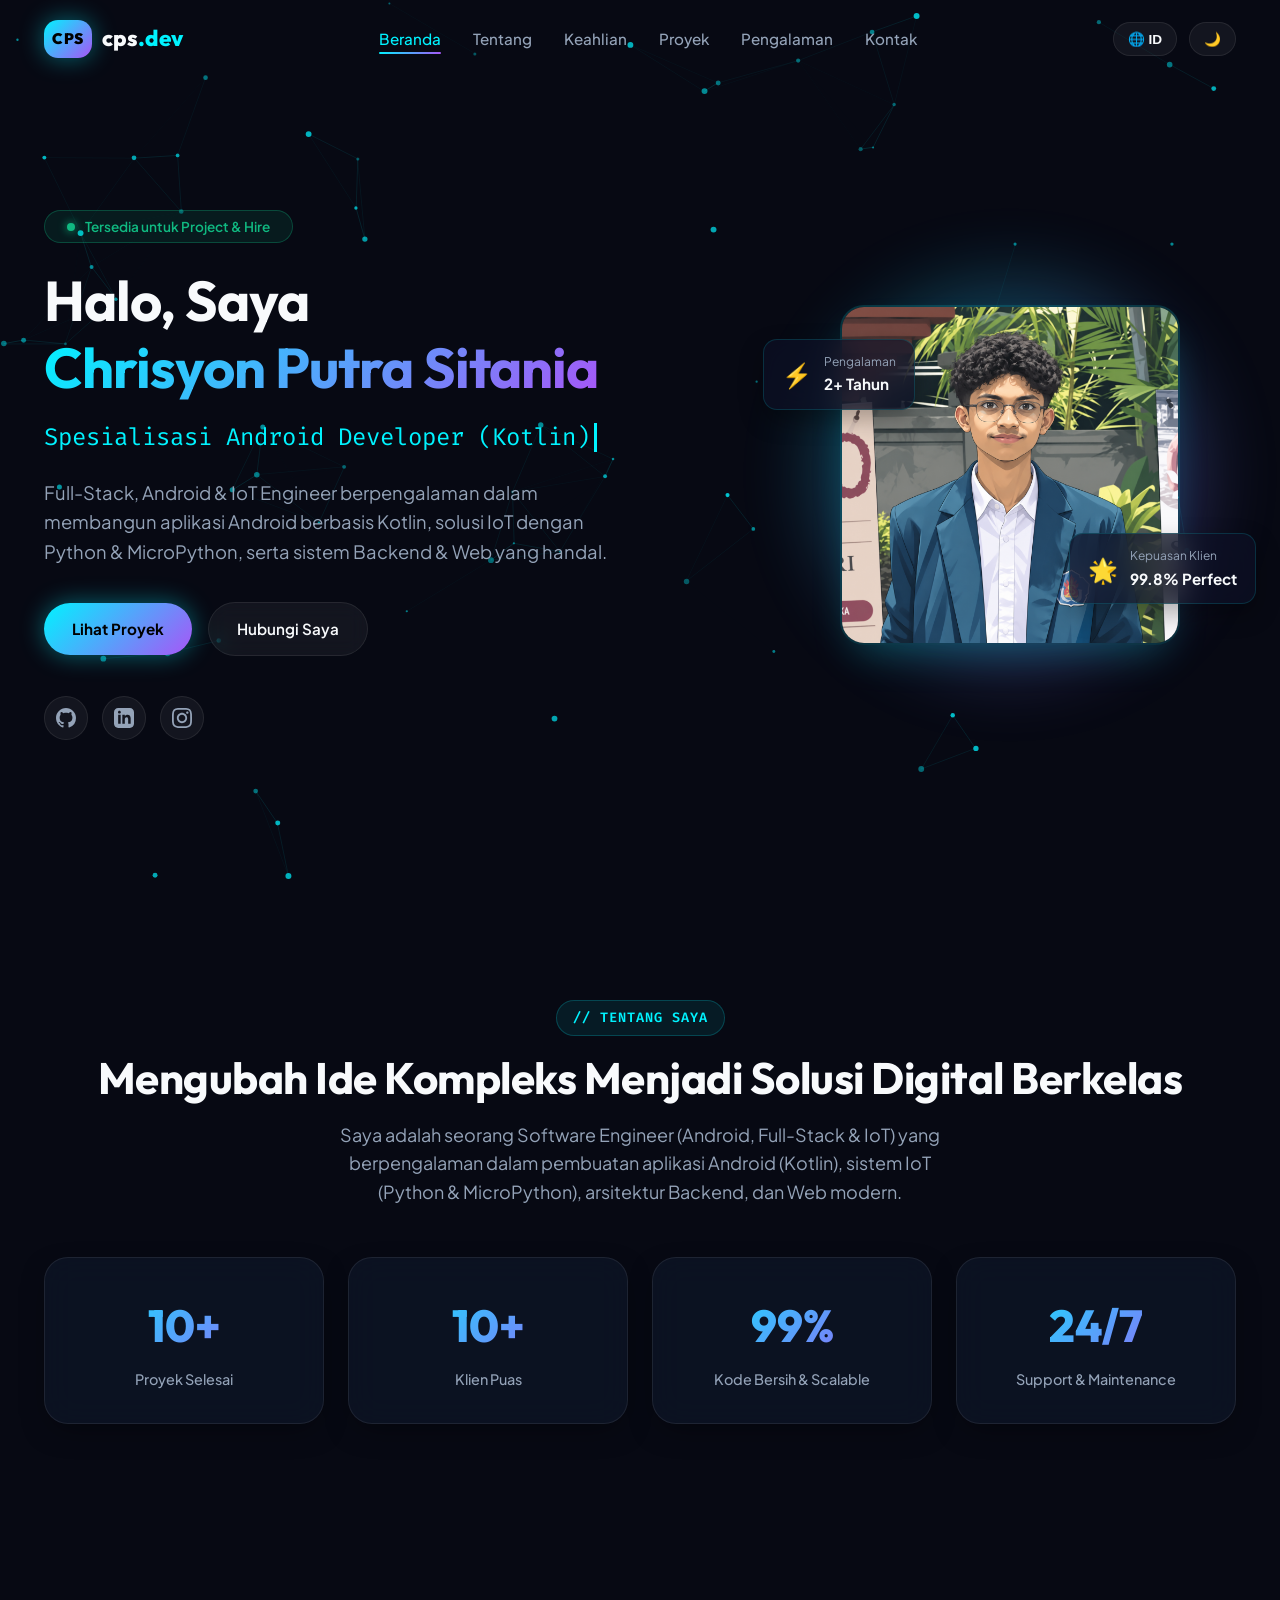
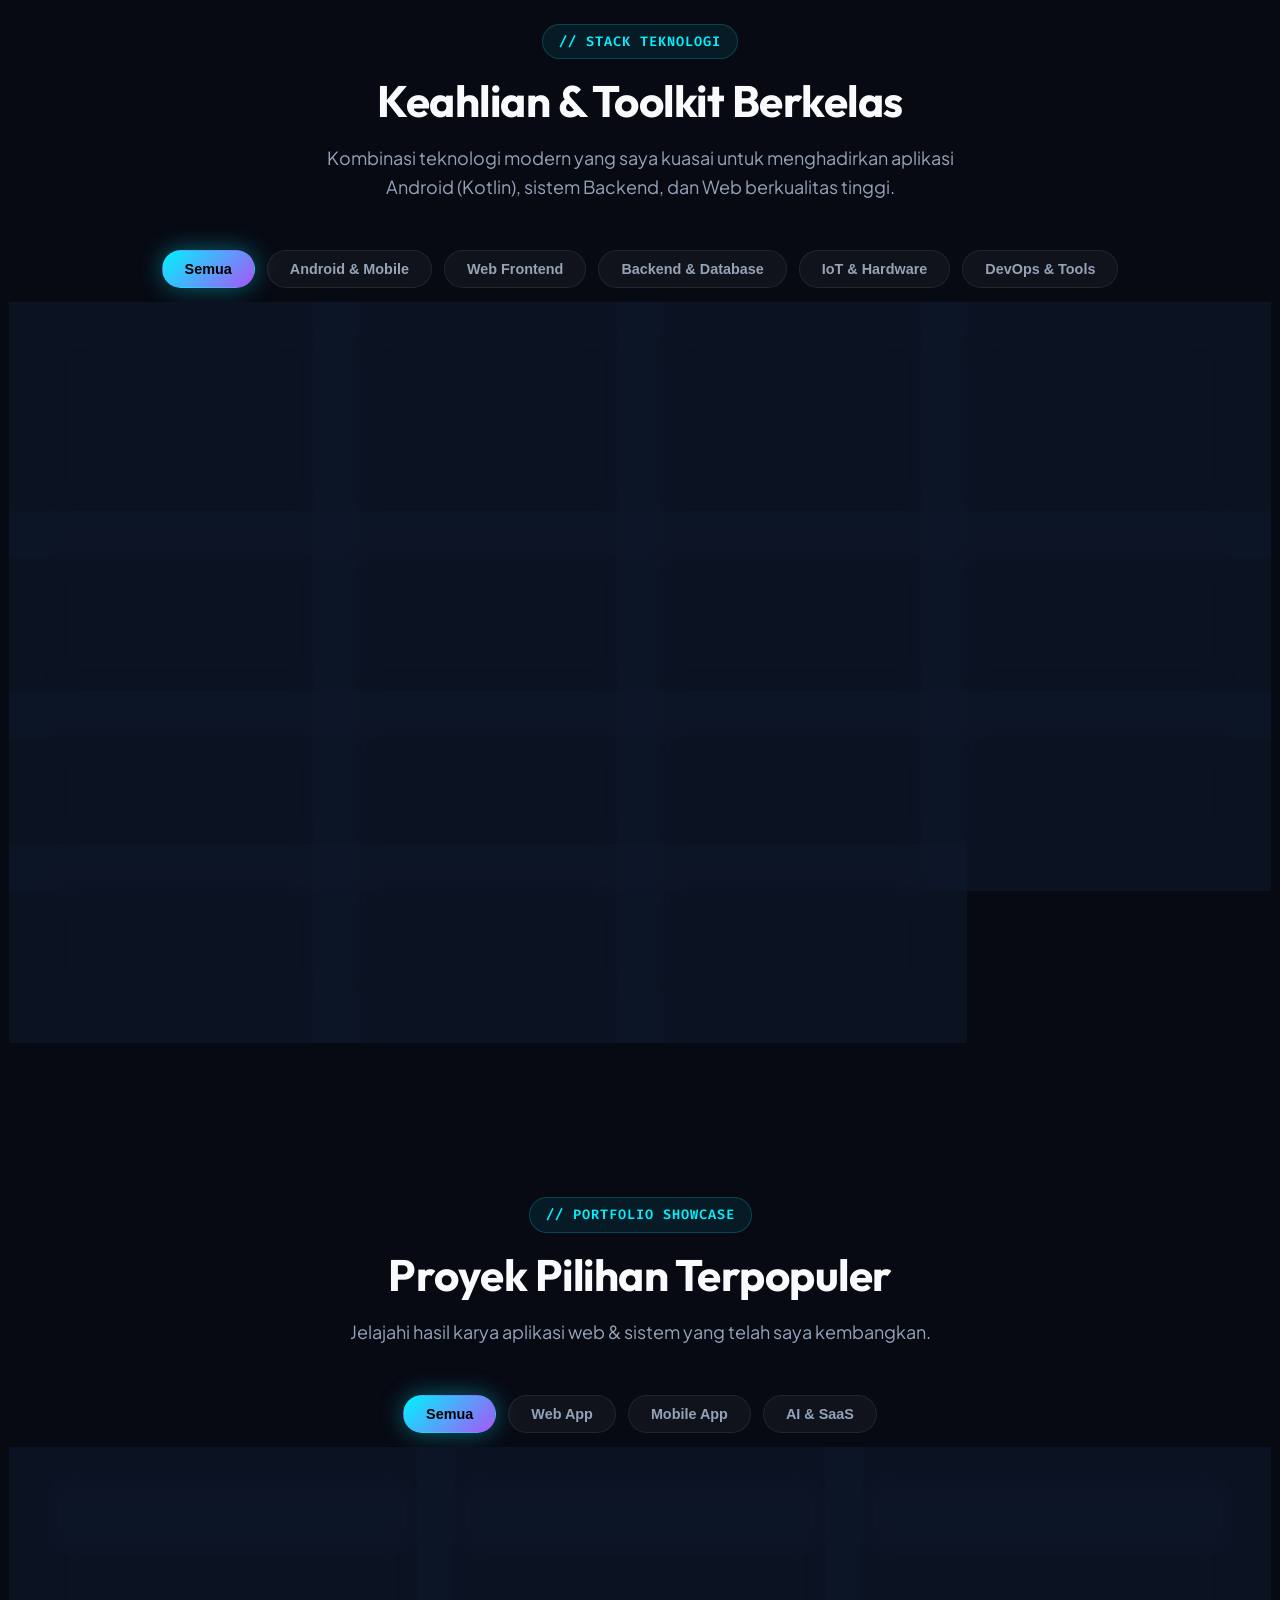
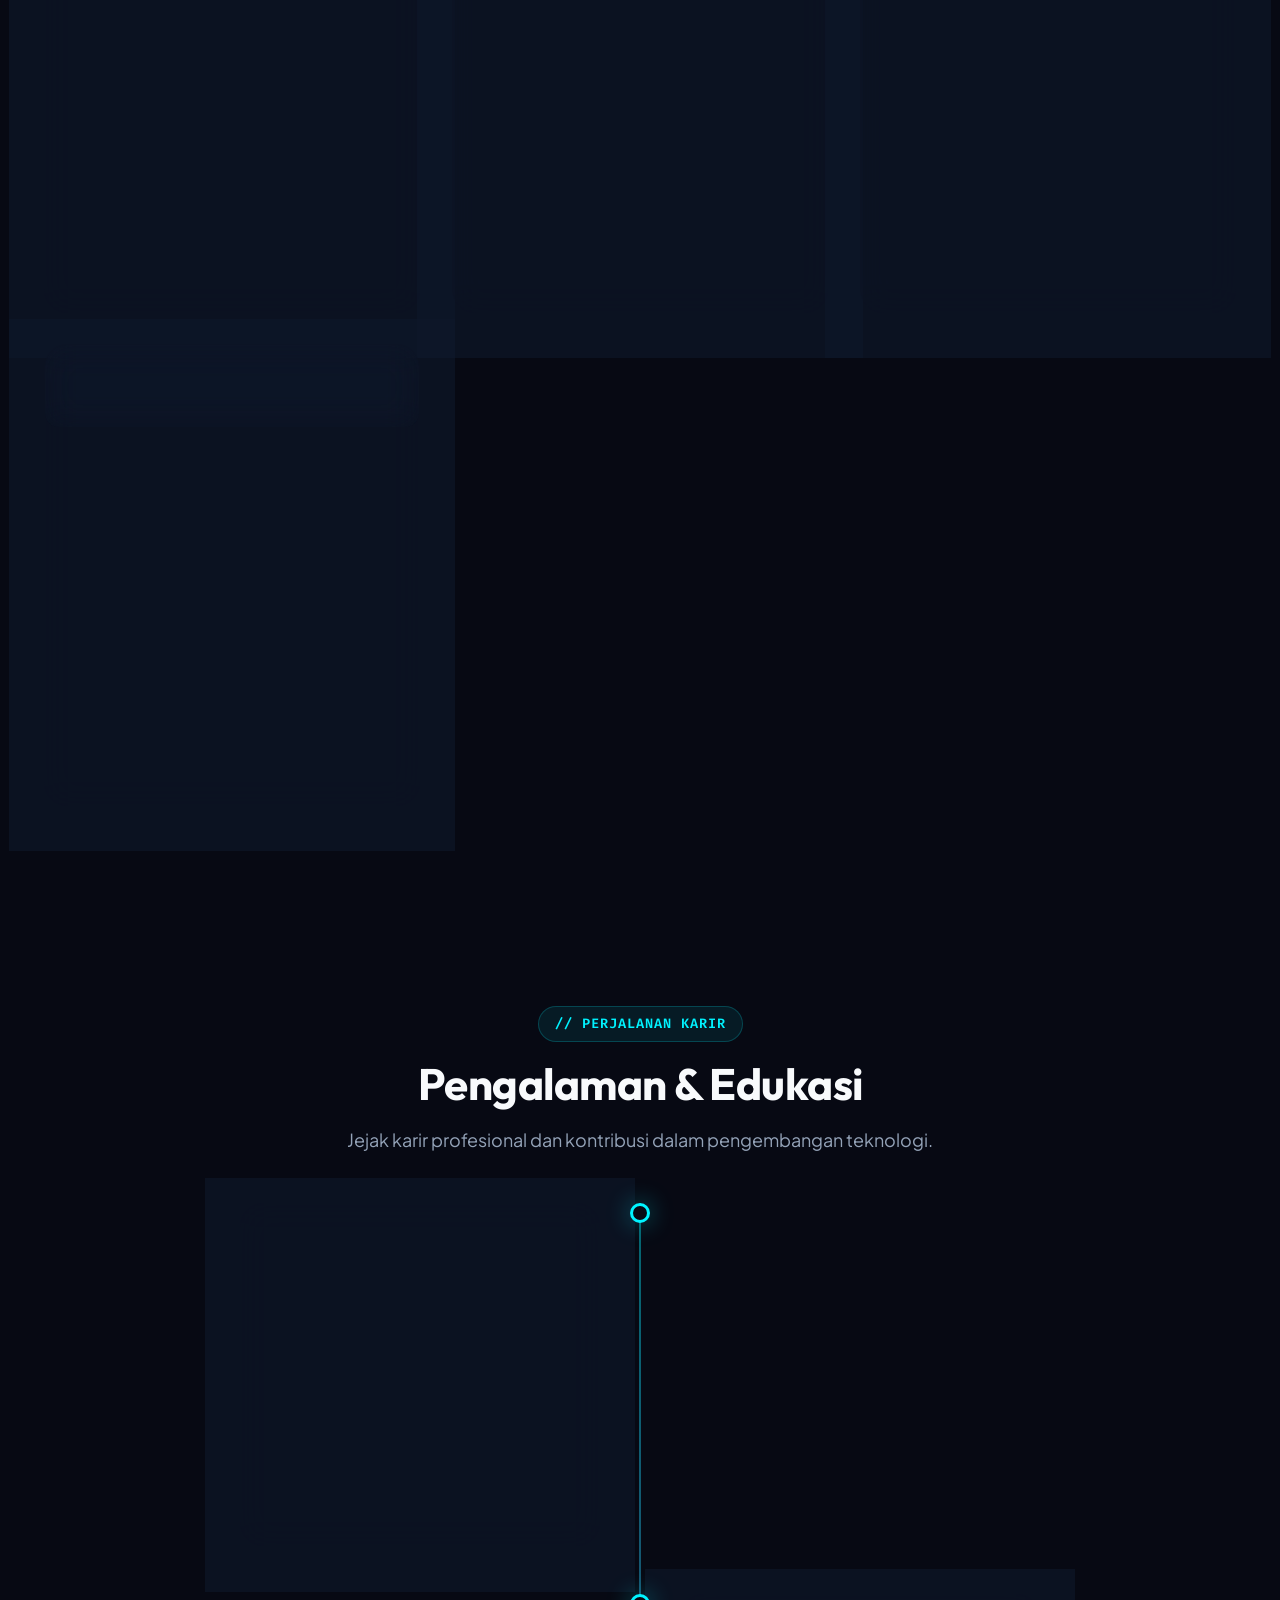
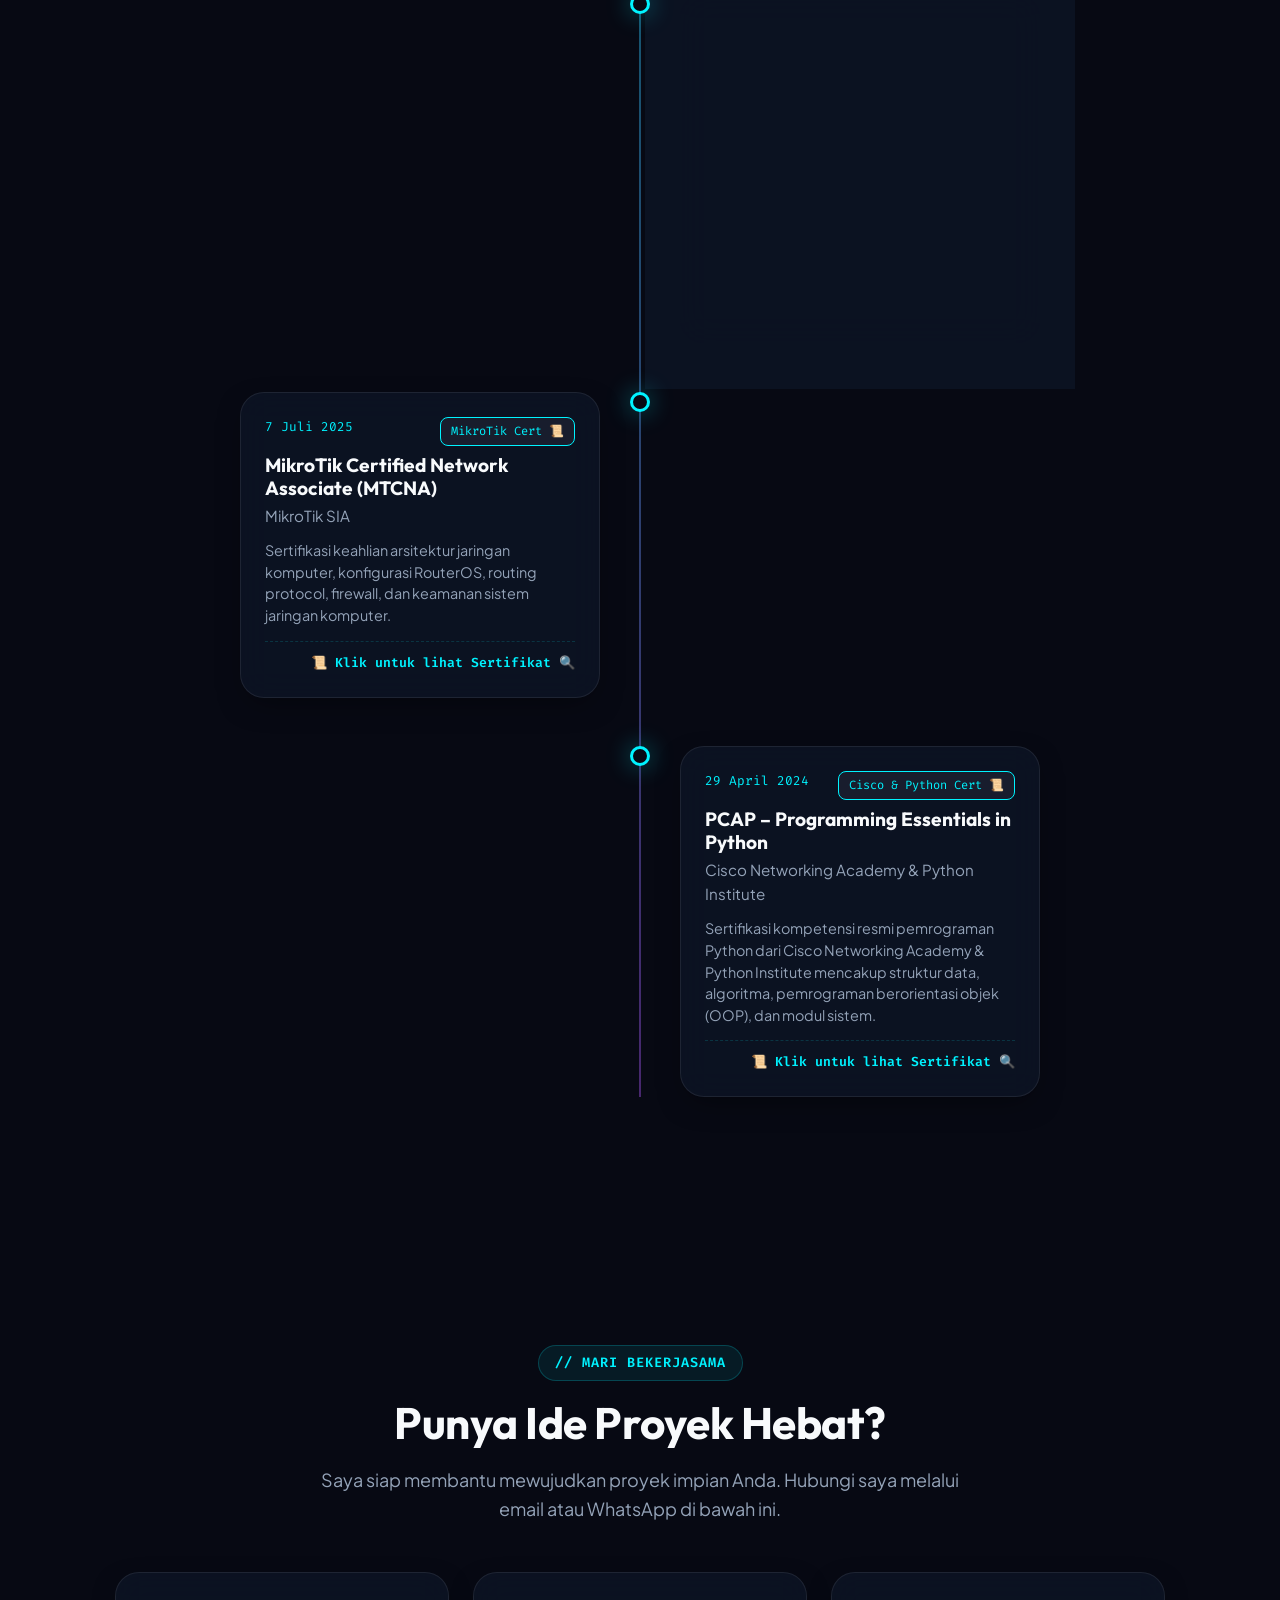
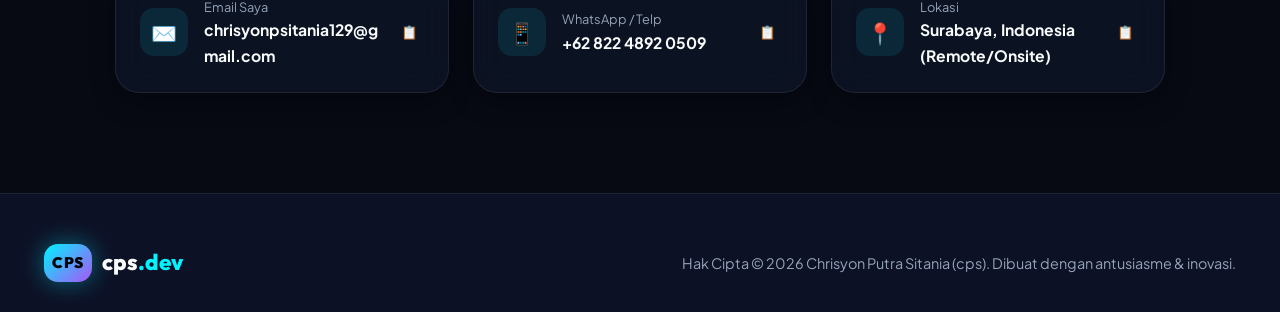
==== index.html @ 77ecab04 "Initial commit portfolio chrisyonpsdev" ====
<!DOCTYPE html>
<html lang="id" data-theme="dark">
<head>
  <meta charset="UTF-8" />
  <meta name="viewport" content="width=device-width, initial-scale=1.0" />
  <meta name="description" content="Portofolio Software Engineer & Full-Stack Developer Modern. Menampilkan berbagai proyek web aplikasi, keahlian tech stack, dan antarmuka futuristik." />
  <meta name="keywords" content="Portfolio, Web Developer, Full-Stack, React, Next.js, Node.js, UI/UX Designer, Software Engineer Indonesia" />
  <meta property="og:title" content="Chrisyon Putra Sitania (cps) - Android & Full-Stack Engineer" />
  <meta property="og:description" content="Portofolio Resmi Chrisyon Putra Sitania - Android Developer (Kotlin), Full-Stack Web & Backend Engineer." />
  <meta property="og:type" content="website" />
  <title>Chrisyon Putra Sitania (cps) - Android & Full-Stack Engineer</title>
  
  <!-- CSS Stylesheets -->
  <link rel="stylesheet" href="css/styles.css" />
  <link rel="stylesheet" href="css/components.css" />
</head>
<body>

  <!-- Interactive Particle Background Canvas -->
  <canvas id="particle-canvas"></canvas>

  <!-- 1. NAVIGATION HEADER -->
  <header class="header" id="header">
    <div class="container">
      <a href="#home" class="logo">
        <span class="logo-badge">CPS</span>
        <span>cps<span style="color: var(--accent-cyan);">.dev</span></span>
      </a>

      <nav>
        <ul class="nav-menu" id="nav-menu">
          <li><a href="#home" class="nav-link active" data-i18n="navHome">Beranda</a></li>
          <li><a href="#about" class="nav-link" data-i18n="navAbout">Tentang</a></li>
          <li><a href="#skills" class="nav-link" data-i18n="navSkills">Keahlian</a></li>
          <li><a href="#projects" class="nav-link" data-i18n="navProjects">Proyek</a></li>
          <li><a href="#experience" class="nav-link" data-i18n="navExperience">Pengalaman</a></li>
          <li><a href="#contact" class="nav-link" data-i18n="navContact">Kontak</a></li>
        </ul>
      </nav>

      <div class="nav-controls">
        <button class="lang-btn" id="lang-toggle" onclick="toggleLanguage()" aria-label="Switch Language">🌐 ID</button>
        <button class="theme-btn" id="theme-toggle" onclick="toggleTheme()" aria-label="Toggle Theme">
          <span id="theme-icon">🌙</span>
        </button>
        <button class="mobile-toggle" id="mobile-toggle" aria-label="Open Navigation Menu">☰</button>
      </div>
    </div>
  </header>

  <main>
    <!-- 2. HERO SECTION -->
    <section class="hero" id="home">
      <div class="container hero-grid">
        <div class="hero-content">
          <div class="hero-badge">
            <span class="status-dot"></span>
            <span data-i18n="statusAvailable">Tersedia untuk Project & Hire</span>
          </div>

          <h1 class="hero-title">
            <span data-i18n="heroGreeting">Halo, Saya</span> <br />
            <span class="gradient-text">Chrisyon Putra Sitania</span>
          </h1>

          <div class="typing-container">
            <span data-i18n="heroRolePrefix">Spesialisasi </span>&nbsp;<span id="typing-text"></span><span class="typing-cursor"></span>
          </div>

          <p class="hero-description" data-i18n="heroBio">
            Full-Stack, Android & IoT Engineer berpengalaman dalam membangun aplikasi Android berbasis Kotlin, solusi IoT dengan Python & MicroPython, serta sistem Backend & Web yang handal.
          </p>

          <div class="hero-actions">
            <a href="#projects" class="btn btn-primary shimmer-effect" data-i18n="btnViewProjects">Lihat Proyek</a>
            <a href="#contact" class="btn btn-secondary" data-i18n="btnContactMe">Hubungi Saya</a>
          </div>

          <div class="social-links">
            <a href="https://github.com/Chrisyon" target="_blank" class="social-icon" aria-label="GitHub">
              <svg width="20" height="20" fill="currentColor" viewBox="0 0 24 24"><path d="M12 0C5.37 0 0 5.37 0 12c0 5.31 3.435 9.795 8.205 11.385.6.105.825-.255.825-.57 0-.285-.015-1.23-.015-2.235-3.015.555-3.795-.735-4.035-1.41-.135-.345-.72-1.41-1.23-1.695-.42-.225-1.02-.78-.015-.795.945-.015 1.62.87 1.845 1.23 1.08 1.815 2.805 1.305 3.495.99.105-.78.42-1.305.765-1.605-2.67-.3-5.46-1.335-5.46-5.925 0-1.305.465-2.385 1.23-3.225-.12-.3-.54-1.53.12-3.18 0 0 1.005-.315 3.3 1.23.96-.27 1.98-.405 3-.405s2.04.135 3 .405c2.295-1.56 3.3-1.23 3.3-1.23.66 1.65.24 2.88.12 3.18.765.84 1.23 1.905 1.23 3.225 0 4.605-2.805 5.625-5.475 5.925.435.375.81 1.095.81 2.22 0 1.605-.015 2.895-.015 3.3 0 .315.225.69.825.57A12.02 12.02 0 0024 12c0-6.63-5.37-12-12-12z"/></svg>
            </a>
            <a href="https://www.linkedin.com/in/chrisyonpsitania/" target="_blank" class="social-icon" aria-label="LinkedIn">
              <svg width="20" height="20" fill="currentColor" viewBox="0 0 24 24"><path d="M19 0h-14c-2.761 0-5 2.239-5 5v14c0 2.761 2.239 5 5 5h14c2.762 0 5-2.239 5-5v-14c0-2.761-2.238-5-5-5zm-11 19h-3v-11h3v11zm-1.5-12.268c-.966 0-1.75-.79-1.75-1.764s.784-1.764 1.75-1.764 1.75.79 1.75 1.764-.783 1.764-1.75 1.764zm13.5 12.268h-3v-5.604c0-3.368-4-3.113-4 0v5.604h-3v-11h3v1.765c1.396-2.586 7-2.777 7 2.476v6.759z"/></svg>
            </a>
            <a href="https://www.instagram.com/chrisyonptra/" target="_blank" class="social-icon" aria-label="Instagram">
              <svg width="20" height="20" fill="currentColor" viewBox="0 0 24 24"><path d="M12 2.163c3.204 0 3.584.012 4.85.07 3.252.148 4.771 1.691 4.919 4.919.058 1.265.069 1.645.069 4.849 0 3.205-.012 3.584-.069 4.849-.149 3.225-1.664 4.771-4.919 4.919-1.266.058-1.644.07-4.85.07-3.204 0-3.584-.012-4.849-.07-3.26-.149-4.771-1.699-4.919-4.92-.058-1.265-.07-1.644-.07-4.849 0-3.204.013-3.583.07-4.849.149-3.227 1.664-4.771 4.919-4.919 1.266-.057 1.645-.069 4.849-.069zm0-2.163c-3.259 0-3.667.014-4.947.072-4.358.2-6.78 2.618-6.98 6.98-.059 1.281-.073 1.689-.073 4.948 0 3.259.014 3.668.072 4.948.2 4.358 2.618 6.78 6.98 6.98 1.281.058 1.689.072 4.948.072 3.259 0 3.668-.014 4.948-.072 4.354-.2 6.782-2.618 6.979-6.98.059-1.28.073-1.689.073-4.948 0-3.259-.014-3.667-.072-4.947-.196-4.354-2.617-6.78-6.979-6.98-1.281-.059-1.69-.073-4.949-.073zm0 5.838c-3.403 0-6.162 2.759-6.162 6.162s2.759 6.163 6.162 6.163 6.162-2.759 6.162-6.163c0-3.403-2.759-6.162-6.162-6.162zm0 10.162c-2.209 0-4-1.79-4-4 0-2.209 1.791-4 4-4s4 1.791 4 4c0 2.21-1.791 4-4 4zm6.406-11.845c-.796 0-1.441.645-1.441 1.44s.645 1.44 1.441 1.44c.795 0 1.439-.645 1.439-1.44s-.644-1.44-1.439-1.44z"/></svg>
            </a>
          </div>
        </div>

        <div class="avatar-container">
          <div class="avatar-ring"></div>
          <div class="avatar-wrapper">
            <img src="assets/images/avatar.png" alt="Developer Avatar" class="avatar-img" />
          </div>

          <div class="floating-badge badge-1">
            <div class="badge-icon">⚡</div>
            <div class="badge-text">
              <span data-i18n="badgeExp">Pengalaman</span>
              <strong data-i18n="badgeYears">2+ Tahun</strong>
            </div>
          </div>

          <div class="floating-badge badge-2">
            <div class="badge-icon">🌟</div>
            <div class="badge-text">
              <span data-i18n="badgeSatisfaction">Kepuasan Klien</span>
              <strong>99.8% Perfect</strong>
            </div>
          </div>
        </div>
      </div>
    </section>

    <!-- 3. ABOUT SECTION -->
    <section id="about">
      <div class="container">
        <div class="text-center">
          <span class="section-tag" data-i18n="sectionAboutTag">// TENTANG SAYA</span>
          <h2 class="section-title" data-i18n="aboutTitle">Mengubah Ide Kompleks Menjadi Solusi Digital Berkelas</h2>
          <p class="section-subtitle" data-i18n="aboutDesc">
            Saya adalah seorang Software Engineer (Android, Full-Stack & IoT) yang berpengalaman dalam pembuatan aplikasi Android (Kotlin), sistem IoT (Python & MicroPython), arsitektur Backend, dan Web modern.
          </p>
        </div>

        <div class="stats-grid">
          <div class="glass-card stat-card">
            <div class="stat-number gradient-text">10+</div>
            <div class="stat-label" data-i18n="statProjects">Proyek Selesai</div>
          </div>
          <div class="glass-card stat-card">
            <div class="stat-number gradient-text">10+</div>
            <div class="stat-label" data-i18n="statClients">Klien Puas</div>
          </div>
          <div class="glass-card stat-card">
            <div class="stat-number gradient-text">99%</div>
            <div class="stat-label" data-i18n="statCommit">Kode Bersih & Scalable</div>
          </div>
          <div class="glass-card stat-card">
            <div class="stat-number gradient-text">24/7</div>
            <div class="stat-label">Support & Maintenance</div>
          </div>
        </div>
      </div>
    </section>

    <!-- 4. TECH STACK & SKILLS -->
    <section id="skills">
      <div class="container">
        <div class="text-center">
          <span class="section-tag" data-i18n="sectionSkillsTag">// STACK TEKNOLOGI</span>
          <h2 class="section-title" data-i18n="skillsTitle">Keahlian & Toolkit Berkelas</h2>
          <p class="section-subtitle" data-i18n="skillsSubtitle">Kombinasi teknologi modern yang saya kuasai untuk menghadirkan aplikasi Android (Kotlin), sistem Backend, dan Web berkualitas tinggi.</p>
        </div>

        <div class="skills-filter" id="skills-filter">
          <button class="filter-btn active" data-filter="all" data-i18n="filterAll">Semua</button>
          <button class="filter-btn" data-filter="mobile" data-i18n="filterMobile">Android & Mobile</button>
          <button class="filter-btn" data-filter="frontend" data-i18n="filterFrontend">Web Frontend</button>
          <button class="filter-btn" data-filter="backend" data-i18n="filterBackend">Backend & Database</button>
          <button class="filter-btn" data-filter="iot" data-i18n="filterIoT">IoT & Hardware</button>
          <button class="filter-btn" data-filter="devops" data-i18n="filterDevops">DevOps & Tools</button>
        </div>

        <div class="skills-grid" id="skills-grid">
          <!-- Dynamically Rendered via main.js -->
        </div>
      </div>
    </section>

    <!-- 5. FEATURED PROJECTS SHOWCASE -->
    <section id="projects">
      <div class="container">
        <div class="text-center">
          <span class="section-tag" data-i18n="sectionProjectsTag">// PORTFOLIO SHOWCASE</span>
          <h2 class="section-title" data-i18n="projectsTitle">Proyek Pilihan Terpopuler</h2>
          <p class="section-subtitle" data-i18n="projectsSubtitle">Jelajahi hasil karya aplikasi web & sistem yang telah saya kembangkan.</p>
        </div>

        <div class="skills-filter" id="projects-filter">
          <button class="filter-btn active" data-filter="all" data-i18n="filterAll">Semua</button>
          <button class="filter-btn" data-filter="web" data-i18n="filterCategoryWeb">Web App</button>
          <button class="filter-btn" data-filter="mobile" data-i18n="filterCategoryMobile">Mobile App</button>
          <button class="filter-btn" data-filter="ai" data-i18n="filterCategoryAI">AI & SaaS</button>
        </div>

        <div class="projects-grid" id="projects-grid">
          <!-- Dynamically Rendered via main.js -->
        </div>
      </div>
    </section>

    <!-- 6. EXPERIENCE TIMELINE -->
    <section id="experience">
      <div class="container">
        <div class="text-center">
          <span class="section-tag" data-i18n="sectionExperienceTag">// PERJALANAN KARIR</span>
          <h2 class="section-title" data-i18n="expTitle">Pengalaman & Edukasi</h2>
          <p class="section-subtitle" data-i18n="expSubtitle">Jejak karir profesional dan kontribusi dalam pengembangan teknologi.</p>
        </div>

        <div class="timeline" id="timeline-container">
          <!-- Dynamically Rendered via main.js -->
        </div>
      </div>
    </section>

    <!-- 7. CONTACT SECTION -->
    <section id="contact">
      <div class="container">
        <div class="text-center">
          <span class="section-tag" data-i18n="sectionContactTag">// MARI BEKERJASAMA</span>
          <h2 class="section-title" data-i18n="contactTitle">Punya Ide Proyek Hebat?</h2>
          <p class="section-subtitle" data-i18n="contactSubtitle">Saya siap membantu mewujudkan proyek impian Anda. Hubungi saya melalui email atau WhatsApp di bawah ini.</p>
        </div>

        <div class="contact-grid">
          <div class="contact-info-list">
            <a href="mailto:chrisyonpsitania129@gmail.com" class="glass-card info-item contact-card-link" style="text-decoration: none; color: inherit;">
              <div class="info-icon">✉️</div>
              <div class="info-text">
                <span data-i18n="infoEmail">Email Saya</span>
                <strong>chrisyonpsitania129@gmail.com</strong>
              </div>
              <button class="quick-copy-btn" onclick="event.preventDefault(); copyToClipboard('chrisyonpsitania129@gmail.com')" title="Salin Email">📋</button>
            </a>

            <a href="https://wa.me/6282248920509" target="_blank" class="glass-card info-item contact-card-link" style="text-decoration: none; color: inherit;">
              <div class="info-icon">📱</div>
              <div class="info-text">
                <span data-i18n="infoPhone">WhatsApp / Telp</span>
                <strong>+62 822 4892 0509</strong>
              </div>
              <button class="quick-copy-btn" onclick="event.preventDefault(); copyToClipboard('+6282248920509')" title="Salin Nomor">📋</button>
            </a>

            <div class="glass-card info-item">
              <div class="info-icon">📍</div>
              <div class="info-text">
                <span data-i18n="infoLocation">Lokasi</span>
                <strong>Surabaya, Indonesia (Remote/Onsite)</strong>
              </div>
              <button class="quick-copy-btn" onclick="copyToClipboard('Surabaya, Indonesia (Remote/Onsite)')" title="Salin Lokasi">📋</button>
            </div>
          </div>
        </div>
      </div>
    </section>
  </main>

  <!-- 9. FOOTER -->
  <footer class="footer">
    <div class="container footer-content">
      <div class="logo">
        <span class="logo-badge">CPS</span>
        <span>cps<span style="color: var(--accent-cyan);">.dev</span></span>
      </div>
      <p style="color: var(--text-secondary); font-size: 0.9rem;" data-i18n="footerCopy">
        Hak Cipta © 2026 Chrisyon Putra Sitania (cps). Dibuat dengan antusiasme & inovasi.
      </p>
    </div>
  </footer>

  <!-- Floating Elements -->
  <button class="back-to-top" id="back-to-top" aria-label="Back to top">↑</button>
  
  <div class="toast-container" id="toast-container"></div>

  <!-- Project Detail Modal -->
  <div class="modal-overlay" id="project-modal">
    <div class="glass-card modal-container">
      <button class="modal-close" onclick="closeModal()">✕</button>
      <div id="modal-body"></div>
    </div>
  </div>

  <!-- JavaScript Scripts -->
  <script src="js/particles.js"></script>
  <script src="js/projects-data.js"></script>
  <script src="js/contact.js"></script>
  <script src="js/main.js"></script>
</body>
</html>
---- css/styles.css ----
/* ==========================================================================
   GLOBAL DESIGN SYSTEM & STYLES
   ========================================================================== */

@import url('https://fonts.googleapis.com/css2?family=Outfit:wght@300;400;500;600;700;800&family=Plus+Jakarta+Sans:wght@300;400;500;600;700;800&family=Fira+Code:wght@400;500;600&display=swap');

:root {
  /* Core Colors (Dark Mode Default) */
  --bg-primary: #070913;
  --bg-secondary: #0d1126;
  --bg-tertiary: #131936;
  --card-bg: rgba(15, 23, 42, 0.65);
  --card-border: rgba(255, 255, 255, 0.08);
  --glass-bg: rgba(13, 17, 38, 0.7);
  --glass-border: rgba(0, 243, 255, 0.15);
  
  /* Text Colors */
  --text-primary: #f8fafc;
  --text-secondary: #94a3b8;
  --text-muted: #64748b;
  
  /* Accent Colors (Default: Cyber Cyan & Neon Purple) */
  --accent-cyan: #00f3ff;
  --accent-violet: #a855f7;
  --accent-emerald: #10b981;
  --accent-amber: #f59e0b;
  --accent-pink: #ec4899;
  
  /* Gradient Themes */
  --gradient-primary: linear-gradient(135deg, var(--accent-cyan) 0%, var(--accent-violet) 100%);
  --gradient-secondary: linear-gradient(135deg, var(--accent-violet) 0%, var(--accent-pink) 100%);
  --gradient-emerald: linear-gradient(135deg, var(--accent-emerald) 0%, var(--accent-cyan) 100%);
  --gradient-glow: linear-gradient(135deg, rgba(0, 243, 255, 0.2) 0%, rgba(168, 85, 247, 0.2) 100%);
  
  /* Box Shadows & Glows */
  --glow-cyan: 0 0 25px rgba(0, 243, 255, 0.4);
  --glow-violet: 0 0 25px rgba(168, 85, 247, 0.4);
  --shadow-card: 0 10px 30px -10px rgba(0, 0, 0, 0.5);
  --shadow-card-hover: 0 20px 40px -15px rgba(0, 243, 255, 0.25);
  
  /* Typography */
  --font-heading: 'Outfit', 'Plus Jakarta Sans', sans-serif;
  --font-body: 'Plus Jakarta Sans', sans-serif;
  --font-mono: 'Fira Code', monospace;
  
  /* Layout & Transitions */
  --radius-sm: 8px;
  --radius-md: 14px;
  --radius-lg: 24px;
  --radius-full: 9999px;
  --transition-fast: 0.2s cubic-bezier(0.4, 0, 0.2, 1);
  --transition-normal: 0.35s cubic-bezier(0.4, 0, 0.2, 1);
  --transition-bounce: 0.5s cubic-bezier(0.34, 1.56, 0.64, 1);
}

/* Light Theme Variables */
[data-theme="light"] {
  --bg-primary: #f8fafc;
  --bg-secondary: #f1f5f9;
  --bg-tertiary: #e2e8f0;
  --card-bg: rgba(255, 255, 255, 0.85);
  --card-border: rgba(0, 0, 0, 0.08);
  --glass-bg: rgba(255, 255, 255, 0.8);
  --glass-border: rgba(14, 165, 233, 0.2);
  
  --text-primary: #0f172a;
  --text-secondary: #475569;
  --text-muted: #94a3b8;
  
  --accent-cyan: #0284c7;
  --accent-violet: #7c3aed;
  --accent-emerald: #059669;
  
  --glow-cyan: 0 0 20px rgba(2, 132, 199, 0.25);
  --glow-violet: 0 0 20px rgba(124, 58, 237, 0.25);
  --shadow-card: 0 10px 30px -10px rgba(0, 0, 0, 0.08);
  --shadow-card-hover: 0 20px 40px -15px rgba(2, 132, 199, 0.2);
}

/* Color Accent Theme Overrides */
[data-accent="emerald"] {
  --accent-cyan: #10b981;
  --accent-violet: #06b6d4;
  --gradient-primary: linear-gradient(135deg, #10b981 0%, #06b6d4 100%);
  --glow-cyan: 0 0 25px rgba(16, 185, 129, 0.4);
}

[data-accent="purple"] {
  --accent-cyan: #ec4899;
  --accent-violet: #8b5cf6;
  --gradient-primary: linear-gradient(135deg, #ec4899 0%, #8b5cf6 100%);
  --glow-cyan: 0 0 25px rgba(236, 72, 153, 0.4);
}

[data-accent="amber"] {
  --accent-cyan: #f59e0b;
  --accent-violet: #ef4444;
  --gradient-primary: linear-gradient(135deg, #f59e0b 0%, #ef4444 100%);
  --glow-cyan: 0 0 25px rgba(245, 158, 11, 0.4);
}

/* Reset & Global Elements */
*, *::before, *::after {
  box-sizing: border-box;
  margin: 0;
  padding: 0;
}

html {
  scroll-behavior: smooth;
  font-size: 16px;
  text-rendering: optimizeLegibility;
  -webkit-font-smoothing: antialiased;
}

body {
  font-family: var(--font-body);
  background-color: var(--bg-primary);
  color: var(--text-primary);
  line-height: 1.6;
  overflow-x: hidden;
  min-height: 100vh;
  position: relative;
  transition: background-color var(--transition-normal), color var(--transition-normal);
}

/* Canvas Background */
#particle-canvas {
  position: fixed;
  top: 0;
  left: 0;
  width: 100%;
  height: 100%;
  z-index: -1;
  pointer-events: none;
}

/* Custom Scrollbar */
::-webkit-scrollbar {
  width: 8px;
}
::-webkit-scrollbar-track {
  background: var(--bg-primary);
}
::-webkit-scrollbar-thumb {
  background: var(--bg-tertiary);
  border-radius: var(--radius-full);
  border: 2px solid var(--bg-primary);
}
::-webkit-scrollbar-thumb:hover {
  background: var(--accent-cyan);
}

/* Common Container & Section Layout */
.container {
  width: 100%;
  max-width: 1240px;
  margin: 0 auto;
  padding: 0 24px;
}

section {
  padding: 100px 0;
  position: relative;
}

/* Typography Utilities */
h1, h2, h3, h4, h5, h6 {
  font-family: var(--font-heading);
  font-weight: 700;
  line-height: 1.2;
  color: var(--text-primary);
}

.gradient-text {
  background: var(--gradient-primary);
  -webkit-background-clip: text;
  -webkit-text-fill-color: transparent;
  background-clip: text;
}

.gradient-text-alt {
  background: var(--gradient-secondary);
  -webkit-background-clip: text;
  -webkit-text-fill-color: transparent;
  background-clip: text;
}

.section-tag {
  display: inline-flex;
  align-items: center;
  gap: 8px;
  padding: 6px 16px;
  border-radius: var(--radius-full);
  background: rgba(0, 243, 255, 0.08);
  border: 1px solid rgba(0, 243, 255, 0.2);
  color: var(--accent-cyan);
  font-size: 0.85rem;
  font-weight: 600;
  letter-spacing: 1px;
  text-transform: uppercase;
  margin-bottom: 16px;
  font-family: var(--font-mono);
}

.section-title {
  font-size: 2.75rem;
  margin-bottom: 16px;
  letter-spacing: -0.5px;
}

.section-subtitle {
  font-size: 1.125rem;
  color: var(--text-secondary);
  max-width: 650px;
  margin: 0 auto 48px auto;
}

.text-center {
  text-align: center;
}

/* Glassmorphism Card Base */
.glass-card {
  background: var(--card-bg);
  backdrop-filter: blur(16px);
  -webkit-backdrop-filter: blur(16px);
  border: 1px solid var(--card-border);
  border-radius: var(--radius-lg);
  box-shadow: var(--shadow-card);
  transition: all var(--transition-normal);
}

.glass-card:hover {
  border-color: var(--glass-border);
  box-shadow: var(--shadow-card-hover);
}

/* Buttons */
.btn {
  display: inline-flex;
  align-items: center;
  justify-content: center;
  gap: 10px;
  padding: 14px 28px;
  font-size: 0.95rem;
  font-weight: 600;
  border-radius: var(--radius-full);
  text-decoration: none;
  cursor: pointer;
  border: none;
  outline: none;
  transition: all var(--transition-normal);
  position: relative;
  overflow: hidden;
  z-index: 1;
}

.btn-primary {
  background: var(--gradient-primary);
  color: #000;
  font-weight: 700;
  box-shadow: var(--glow-cyan);
}

.btn-primary:hover {
  transform: translateY(-3px);
  box-shadow: 0 0 35px rgba(0, 243, 255, 0.6);
}

.btn-secondary {
  background: rgba(255, 255, 255, 0.05);
  color: var(--text-primary);
  border: 1px solid var(--card-border);
  backdrop-filter: blur(10px);
}

.btn-secondary:hover {
  background: rgba(255, 255, 255, 0.1);
  border-color: var(--accent-cyan);
  color: var(--accent-cyan);
  transform: translateY(-3px);
}

.btn-sm {
  padding: 8px 18px;
  font-size: 0.85rem;
}

.btn-icon {
  width: 44px;
  height: 44px;
  padding: 0;
  border-radius: var(--radius-full);
}

/* Keyframe Animations */
@keyframes float {
  0%, 100% { transform: translateY(0px) rotate(0deg); }
  50% { transform: translateY(-12px) rotate(1.5deg); }
}

@keyframes pulseGlow {
  0%, 100% { opacity: 0.4; filter: blur(20px); }
  50% { opacity: 0.8; filter: blur(30px); }
}

@keyframes rotateBorder {
  0% { transform: rotate(0deg); }
  100% { transform: rotate(360deg); }
}

@keyframes shimmer {
  0% { transform: translateX(-100%); }
  100% { transform: translateX(100%); }
}

/* Shimmer overlay for primary elements */
.shimmer-effect::after {
  content: '';
  position: absolute;
  top: 0;
  left: 0;
  width: 50%;
  height: 100%;
  background: linear-gradient(
    90deg,
    transparent,
    rgba(255, 255, 255, 0.25),
    transparent
  );
  transform: translateX(-100%);
  animation: shimmer 3s infinite;
}

/* Responsive Utilities */
@media (max-width: 992px) {
  section { padding: 70px 0; }
  .section-title { font-size: 2.25rem; }
}

@media (max-width: 576px) {
  .section-title { font-size: 1.85rem; }
  .container { padding: 0 18px; }
  .btn { width: 100%; }
}
---- css/components.css ----
/* ==========================================================================
   COMPONENT STYLES (Navbar, Hero, About, Projects, Timeline, Form, Toast)
   ========================================================================== */

/* --------------------------------------------------------------------------
   1. NAVIGATION HEADER
   -------------------------------------------------------------------------- */
.header {
  position: fixed;
  top: 0;
  left: 0;
  width: 100%;
  z-index: 1000;
  padding: 20px 0;
  transition: all var(--transition-normal);
}

.header.scrolled {
  padding: 12px 0;
  background: var(--glass-bg);
  backdrop-filter: blur(20px);
  -webkit-backdrop-filter: blur(20px);
  border-bottom: 1px solid var(--card-border);
  box-shadow: 0 10px 30px rgba(0, 0, 0, 0.4);
}

.header .container {
  display: flex;
  align-items: center;
  justify-content: space-between;
}

.logo {
  display: flex;
  align-items: center;
  gap: 10px;
  font-family: var(--font-heading);
  font-size: 1.4rem;
  font-weight: 800;
  color: var(--text-primary);
  text-decoration: none;
}

.logo-badge {
  display: inline-flex;
  align-items: center;
  justify-content: center;
  min-width: 42px;
  height: 38px;
  padding: 0 8px;
  border-radius: var(--radius-md);
  background: var(--gradient-primary);
  color: #000;
  font-weight: 900;
  font-size: 0.95rem;
  letter-spacing: 0.5px;
  box-shadow: var(--glow-cyan);
}

.nav-menu {
  display: flex;
  align-items: center;
  gap: 32px;
  list-style: none;
}

.nav-link {
  color: var(--text-secondary);
  font-weight: 500;
  font-size: 0.95rem;
  text-decoration: none;
  position: relative;
  padding: 6px 0;
  transition: color var(--transition-fast);
}

.nav-link:hover, .nav-link.active {
  color: var(--accent-cyan);
}

.nav-link::after {
  content: '';
  position: absolute;
  bottom: 0;
  left: 0;
  width: 0%;
  height: 2px;
  background: var(--gradient-primary);
  transition: width var(--transition-fast);
  border-radius: var(--radius-full);
}

.nav-link:hover::after, .nav-link.active::after {
  width: 100%;
}

.nav-controls {
  display: flex;
  align-items: center;
  gap: 12px;
}

.lang-btn, .theme-btn {
  background: rgba(255, 255, 255, 0.05);
  border: 1px solid var(--card-border);
  color: var(--text-primary);
  padding: 8px 14px;
  border-radius: var(--radius-full);
  font-size: 0.85rem;
  font-weight: 600;
  cursor: pointer;
  display: flex;
  align-items: center;
  gap: 6px;
  transition: all var(--transition-fast);
}

.lang-btn:hover, .theme-btn:hover {
  border-color: var(--accent-cyan);
  color: var(--accent-cyan);
  background: rgba(0, 243, 255, 0.08);
}

.mobile-toggle {
  display: none;
  background: none;
  border: none;
  color: var(--text-primary);
  font-size: 1.5rem;
  cursor: pointer;
}

/* --------------------------------------------------------------------------
   2. HERO SECTION
   -------------------------------------------------------------------------- */
.hero {
  min-height: 100vh;
  display: flex;
  align-items: center;
  padding-top: 130px;
  padding-bottom: 80px;
}

.hero-grid {
  display: grid;
  grid-template-columns: 1.2fr 0.8fr;
  gap: 60px;
  align-items: center;
}

.hero-badge {
  display: inline-flex;
  align-items: center;
  justify-content: center;
  gap: 10px;
  padding: 9px 22px;
  line-height: 1;
  text-align: center;
  border-radius: var(--radius-full);
  background: rgba(16, 185, 129, 0.1);
  border: 1px solid rgba(16, 185, 129, 0.3);
  color: var(--accent-emerald);
  font-size: 0.85rem;
  font-weight: 600;
  margin-bottom: 24px;
}

.status-dot {
  width: 8px;
  height: 8px;
  flex-shrink: 0;
  border-radius: 50%;
  background-color: var(--accent-emerald);
  box-shadow: 0 0 10px var(--accent-emerald);
  animation: pulseGlow 2s infinite;
}

.hero-title {
  font-size: 3.5rem;
  margin-bottom: 16px;
  letter-spacing: -1px;
}

.typing-container {
  font-family: var(--font-mono);
  font-size: 1.5rem;
  color: var(--accent-cyan);
  margin-bottom: 20px;
  height: 40px;
  display: flex;
  align-items: center;
}

.typing-cursor {
  display: inline-block;
  width: 3px;
  height: 1.2em;
  background-color: var(--accent-cyan);
  margin-left: 4px;
  animation: pulseGlow 1s infinite;
}

.hero-description {
  font-size: 1.15rem;
  color: var(--text-secondary);
  margin-bottom: 36px;
  max-width: 580px;
}

.hero-actions {
  display: flex;
  align-items: center;
  gap: 16px;
  flex-wrap: wrap;
  margin-bottom: 40px;
}

.social-links {
  display: flex;
  align-items: center;
  gap: 14px;
}

.social-icon {
  width: 44px;
  height: 44px;
  border-radius: var(--radius-full);
  background: rgba(255, 255, 255, 0.05);
  border: 1px solid var(--card-border);
  color: var(--text-secondary);
  display: flex;
  align-items: center;
  justify-content: center;
  text-decoration: none;
  font-size: 1.1rem;
  transition: all var(--transition-fast);
}

.social-icon:hover {
  color: var(--accent-cyan);
  border-color: var(--accent-cyan);
  box-shadow: var(--glow-cyan);
  transform: translateY(-4px);
}

/* Hero Avatar Showcase */
.avatar-container {
  position: relative;
  display: flex;
  justify-content: center;
  align-items: center;
}

.avatar-ring {
  position: absolute;
  width: 380px;
  height: 380px;
  border-radius: 50%;
  background: var(--gradient-primary);
  opacity: 0.3;
  filter: blur(40px);
  animation: pulseGlow 4s infinite alternate;
}

.avatar-wrapper {
  position: relative;
  width: 340px;
  height: 340px;
  border-radius: var(--radius-lg);
  overflow: hidden;
  border: 2px solid var(--glass-border);
  box-shadow: var(--shadow-card-hover);
  animation: float 6s ease-in-out infinite;
}

.avatar-img {
  width: 100%;
  height: 100%;
  object-fit: cover;
  display: block;
}

.floating-badge {
  position: absolute;
  padding: 12px 18px;
  border-radius: var(--radius-md);
  background: var(--glass-bg);
  backdrop-filter: blur(16px);
  border: 1px solid var(--glass-border);
  box-shadow: 0 10px 25px rgba(0, 0, 0, 0.3);
  display: flex;
  align-items: center;
  gap: 12px;
  z-index: 10;
}

.badge-1 {
  top: 10%;
  left: -20px;
  animation: float 5s ease-in-out infinite alternate;
}

.badge-2 {
  bottom: 12%;
  right: -20px;
  animation: float 6s ease-in-out infinite 1s alternate;
}

.badge-icon {
  font-size: 1.5rem;
  color: var(--accent-cyan);
}

.badge-text span {
  display: block;
  font-size: 0.75rem;
  color: var(--text-secondary);
}

.badge-text strong {
  font-size: 0.95rem;
  color: var(--text-primary);
}

/* --------------------------------------------------------------------------
   3. ABOUT & STATS SECTION
   -------------------------------------------------------------------------- */
.stats-grid {
  display: grid;
  grid-template-columns: repeat(4, 1fr);
  gap: 24px;
  margin-top: 50px;
}

.stat-card {
  padding: 32px 24px;
  text-align: center;
}

.stat-number {
  font-size: 2.8rem;
  font-weight: 800;
  font-family: var(--font-heading);
  margin-bottom: 6px;
}

.stat-label {
  color: var(--text-secondary);
  font-size: 0.9rem;
  font-weight: 500;
}

/* --------------------------------------------------------------------------
   4. TECH STACK & SKILLS MATRIX
   -------------------------------------------------------------------------- */
.skills-filter {
  display: flex;
  justify-content: center;
  gap: 12px;
  margin-bottom: 40px;
  flex-wrap: wrap;
}

.filter-btn {
  padding: 10px 22px;
  border-radius: var(--radius-full);
  background: rgba(255, 255, 255, 0.04);
  border: 1px solid var(--card-border);
  color: var(--text-secondary);
  font-size: 0.9rem;
  font-weight: 600;
  cursor: pointer;
  transition: all var(--transition-fast);
}

.filter-btn:hover, .filter-btn.active {
  background: var(--gradient-primary);
  color: #000;
  border-color: transparent;
  box-shadow: var(--glow-cyan);
}

.skills-grid {
  display: grid;
  grid-template-columns: repeat(auto-fill, minmax(260px, 1fr));
  gap: 24px;
}

.skill-card {
  padding: 24px;
  display: flex;
  flex-direction: column;
  gap: 14px;
}

.skill-header {
  display: flex;
  align-items: center;
  justify-content: space-between;
}

.skill-title {
  display: flex;
  align-items: center;
  gap: 12px;
  font-size: 1.1rem;
}

.skill-icon {
  width: 36px;
  height: 36px;
  border-radius: var(--radius-sm);
  background: rgba(0, 243, 255, 0.1);
  color: var(--accent-cyan);
  display: flex;
  align-items: center;
  justify-content: center;
  font-size: 1.2rem;
}

.skill-bar {
  height: 8px;
  width: 100%;
  background: rgba(255, 255, 255, 0.08);
  border-radius: var(--radius-full);
  overflow: hidden;
}

.skill-progress {
  height: 100%;
  border-radius: var(--radius-full);
  background: var(--gradient-primary);
  box-shadow: var(--glow-cyan);
  transition: width 1s ease-in-out;
}

/* --------------------------------------------------------------------------
   5. FEATURED PROJECTS SHOWCASE
   -------------------------------------------------------------------------- */
.projects-grid {
  display: grid;
  grid-template-columns: repeat(auto-fill, minmax(360px, 1fr));
  gap: 32px;
}

.project-card {
  overflow: hidden;
  display: flex;
  flex-direction: column;
  height: 100%;
}

.code-logo-badge {
  display: flex;
  align-items: center;
  gap: 16px;
  padding: 16px 28px;
  border-radius: var(--radius-md);
  background: rgba(13, 17, 38, 0.85);
  backdrop-filter: blur(16px);
  -webkit-backdrop-filter: blur(16px);
  border: 1px solid var(--glass-border);
  transition: transform var(--transition-bounce), box-shadow var(--transition-normal);
  z-index: 2;
}

.project-card:hover .code-logo-badge {
  transform: scale(1.06) translateY(-2px);
}

.code-logo-icon {
  font-size: 2.2rem;
  line-height: 1;
}

.code-logo-text-group {
  display: flex;
  flex-direction: column;
}

.code-logo-main {
  font-family: var(--font-heading);
  font-size: 1.5rem;
  font-weight: 800;
  letter-spacing: 0.5px;
  line-height: 1.1;
}

.code-logo-sub {
  font-family: var(--font-mono);
  font-size: 0.72rem;
  letter-spacing: 1.5px;
  color: var(--text-secondary);
  text-transform: uppercase;
  margin-top: 3px;
}
  justify-content: center;
  gap: 14px;
  opacity: 0;
  transition: opacity var(--transition-fast);
}

.project-card:hover .project-overlay {
  opacity: 1;
}

.project-content {
  padding: 24px;
  display: flex;
  flex-direction: column;
  flex-grow: 1;
}

.project-tags {
  display: flex;
  gap: 8px;
  flex-wrap: wrap;
  margin-bottom: 12px;
}

.tag-pill {
  font-size: 0.75rem;
  font-family: var(--font-mono);
  padding: 4px 10px;
  border-radius: var(--radius-sm);
  background: rgba(255, 255, 255, 0.05);
  border: 1px solid var(--card-border);
  color: var(--accent-cyan);
}

.project-title {
  font-size: 1.35rem;
  margin-bottom: 10px;
}

.project-desc {
  color: var(--text-secondary);
  font-size: 0.92rem;
  line-height: 1.5;
  margin-bottom: 20px;
  flex-grow: 1;
}

.project-footer {
  display: flex;
  align-items: center;
  justify-content: space-between;
  border-top: 1px solid var(--card-border);
  padding-top: 16px;
  margin-top: auto;
}

.project-link {
  color: var(--accent-cyan);
  text-decoration: none;
  font-size: 0.88rem;
  font-weight: 600;
  display: flex;
  align-items: center;
  gap: 6px;
}

.project-link:hover {
  text-decoration: underline;
}

/* --------------------------------------------------------------------------
   6. EXPERIENCE & EDUCATION TIMELINE
   -------------------------------------------------------------------------- */
.timeline {
  position: relative;
  max-width: 800px;
  margin: 0 auto;
}

.timeline::before {
  content: '';
  position: absolute;
  top: 0;
  left: 50%;
  transform: translateX(-50%);
  width: 2px;
  height: 100%;
  background: linear-gradient(180deg, var(--accent-cyan) 0%, var(--accent-violet) 100%);
  opacity: 0.4;
}

.timeline-item {
  position: relative;
  margin-bottom: 48px;
  width: 50%;
  padding-right: 40px;
}

.timeline-item:nth-child(even) {
  margin-left: auto;
  padding-right: 0;
  padding-left: 40px;
}

.timeline-node {
  position: absolute;
  top: 0;
  right: -10px;
  width: 20px;
  height: 20px;
  border-radius: 50%;
  background: var(--bg-primary);
  border: 3px solid var(--accent-cyan);
  box-shadow: var(--glow-cyan);
  z-index: 2;
}

.timeline-item:nth-child(even) .timeline-node {
  right: auto;
  left: -10px;
}

.timeline-card {
  padding: 24px;
}

.clickable-cert-card {
  cursor: pointer;
  transition: all var(--transition-normal);
  position: relative;
  overflow: hidden;
}

.clickable-cert-card:hover {
  transform: translateY(-5px) scale(1.015);
  border-color: var(--accent-cyan);
  box-shadow: 0 12px 36px rgba(0, 243, 255, 0.25);
}

.cert-click-hint {
  margin-top: 14px;
  padding-top: 10px;
  border-top: 1px dashed var(--glass-border);
  display: flex;
  align-items: center;
  justify-content: flex-end;
  font-size: 0.82rem;
  color: var(--accent-cyan);
  font-family: var(--font-mono);
  font-weight: 600;
  transition: color 0.2s ease;
}

.clickable-cert-card:hover .cert-click-hint {
  color: var(--accent-emerald);
}

.timeline-date {
  display: inline-block;
  font-size: 0.8rem;
  font-family: var(--font-mono);
  color: var(--accent-cyan);
  margin-bottom: 8px;
}

.timeline-role {
  font-size: 1.2rem;
  margin-bottom: 4px;
}

.timeline-company {
  color: var(--text-secondary);
  font-size: 0.95rem;
  margin-bottom: 12px;
}

/* --------------------------------------------------------------------------
   7. TESTIMONIALS SECTION
   -------------------------------------------------------------------------- */
.testimonials-grid {
  display: grid;
  grid-template-columns: repeat(auto-fill, minmax(320px, 1fr));
  gap: 28px;
}

.testimonial-card {
  padding: 28px;
  display: flex;
  flex-direction: column;
  justify-content: space-between;
}

.testimonial-stars {
  color: var(--accent-amber);
  margin-bottom: 16px;
  font-size: 1.1rem;
}

.testimonial-quote {
  color: var(--text-secondary);
  font-style: italic;
  font-size: 0.95rem;
  margin-bottom: 24px;
}

.testimonial-user {
  display: flex;
  align-items: center;
  gap: 14px;
}

.user-avatar {
  width: 44px;
  height: 44px;
  border-radius: 50%;
  background: var(--gradient-primary);
  display: flex;
  align-items: center;
  justify-content: center;
  font-weight: 700;
  color: #000;
}

.user-info strong {
  display: block;
  font-size: 0.95rem;
}

.user-info span {
  font-size: 0.8rem;
  color: var(--text-muted);
}

/* --------------------------------------------------------------------------
   8. CONTACT INFO
   -------------------------------------------------------------------------- */
.contact-grid {
  display: flex;
  justify-content: center;
  max-width: 1050px;
  margin: 0 auto;
}

.contact-info-list {
  display: grid;
  grid-template-columns: repeat(auto-fit, minmax(290px, 1fr));
  gap: 24px;
  width: 100%;
}

.info-item {
  padding: 24px;
  display: flex;
  align-items: center;
  gap: 16px;
  transition: all var(--transition-normal);
  position: relative;
}

.contact-card-link:hover {
  transform: translateY(-6px);
  border-color: var(--accent-cyan);
  box-shadow: 0 12px 30px rgba(0, 243, 255, 0.25);
}

.info-icon {
  width: 48px;
  height: 48px;
  border-radius: var(--radius-md);
  background: rgba(0, 243, 255, 0.1);
  color: var(--accent-cyan);
  display: flex;
  align-items: center;
  justify-content: center;
  font-size: 1.3rem;
  flex-shrink: 0;
}

.info-text span {
  display: block;
  font-size: 0.8rem;
  color: var(--text-secondary);
}

.info-text strong {
  font-size: 0.98rem;
  color: var(--text-primary);
  word-break: break-word;
}

.quick-copy-btn {
  margin-left: auto;
  background: none;
  border: none;
  color: var(--text-secondary);
  cursor: pointer;
  padding: 6px;
  transition: color var(--transition-fast);
}

.quick-copy-btn:hover {
  color: var(--accent-cyan);
}

.contact-form {
  padding: 36px;
  display: flex;
  flex-direction: column;
  gap: 20px;
}

.form-group {
  display: flex;
  flex-direction: column;
  gap: 8px;
}

.form-label {
  font-size: 0.9rem;
  font-weight: 600;
  color: var(--text-primary);
}

.form-input, .form-textarea {
  width: 100%;
  padding: 14px 18px;
  border-radius: var(--radius-md);
  background: rgba(255, 255, 255, 0.04);
  border: 1px solid var(--card-border);
  color: var(--text-primary);
  font-family: var(--font-body);
  font-size: 0.95rem;
  outline: none;
  transition: all var(--transition-fast);
}

.form-input:focus, .form-textarea:focus {
  border-color: var(--accent-cyan);
  background: rgba(0, 243, 255, 0.04);
  box-shadow: 0 0 15px rgba(0, 243, 255, 0.2);
}

.form-textarea {
  resize: vertical;
  min-height: 130px;
}

/* --------------------------------------------------------------------------
   9. MODAL & TOAST NOTIFICATION
   -------------------------------------------------------------------------- */
.modal-overlay {
  position: fixed;
  top: 0;
  left: 0;
  width: 100%;
  height: 100%;
  background: rgba(0, 0, 0, 0.8);
  backdrop-filter: blur(10px);
  z-index: 2000;
  display: flex;
  align-items: center;
  justify-content: center;
  opacity: 0;
  visibility: hidden;
  transition: all var(--transition-normal);
}

.modal-overlay.active {
  opacity: 1;
  visibility: visible;
}

.modal-container {
  width: 90%;
  max-width: 700px;
  max-height: 90vh;
  overflow-y: auto;
  padding: 36px;
  position: relative;
  transform: translateY(30px);
  transition: transform var(--transition-bounce);
}

.modal-overlay.active .modal-container {
  transform: translateY(0);
}

.modal-close {
  position: absolute;
  top: 20px;
  right: 20px;
  background: rgba(255, 255, 255, 0.08);
  border: none;
  color: var(--text-primary);
  width: 36px;
  height: 36px;
  border-radius: 50%;
  cursor: pointer;
  display: flex;
  align-items: center;
  justify-content: center;
  font-size: 1.2rem;
}

.modal-close:hover {
  background: rgba(239, 68, 68, 0.2);
  color: #ef4444;
}

/* Toast Container */
.toast-container {
  position: fixed;
  bottom: 30px;
  right: 30px;
  z-index: 3000;
  display: flex;
  flex-direction: column;
  gap: 10px;
}

.toast {
  padding: 14px 22px;
  border-radius: var(--radius-md);
  background: var(--glass-bg);
  backdrop-filter: blur(16px);
  border: 1px solid var(--accent-cyan);
  color: var(--text-primary);
  box-shadow: var(--shadow-card-hover);
  display: flex;
  align-items: center;
  gap: 12px;
  font-size: 0.9rem;
  font-weight: 500;
  animation: float 0.3s cubic-bezier(0.34, 1.56, 0.64, 1);
}

.toast-icon {
  color: var(--accent-cyan);
  font-size: 1.2rem;
}

/* --------------------------------------------------------------------------
   10. FOOTER & MEDIA QUERIES
   -------------------------------------------------------------------------- */
.footer {
  padding: 50px 0 30px 0;
  border-top: 1px solid var(--card-border);
  background: var(--bg-secondary);
}

.footer-content {
  display: flex;
  align-items: center;
  justify-content: space-between;
  flex-wrap: wrap;
  gap: 20px;
}

.back-to-top {
  position: fixed;
  bottom: 30px;
  left: 30px;
  width: 46px;
  height: 46px;
  border-radius: 50%;
  background: var(--gradient-primary);
  color: #000;
  display: flex;
  align-items: center;
  justify-content: center;
  font-size: 1.2rem;
  box-shadow: var(--glow-cyan);
  cursor: pointer;
  border: none;
  opacity: 0;
  visibility: hidden;
  transition: all var(--transition-fast);
  z-index: 999;
}

.back-to-top.visible {
  opacity: 1;
  visibility: visible;
}

@media (max-width: 992px) {
  .hero-grid, .contact-grid {
    grid-template-columns: 1fr;
    gap: 40px;
  }

  .timeline::before {
    left: 20px;
  }

  .timeline-item {
    width: 100%;
    padding-left: 50px !important;
    padding-right: 0 !important;
  }

  .timeline-node {
    left: 10px !important;
  }

  .stats-grid {
    grid-template-columns: repeat(2, 1fr);
  }

  .nav-menu {
    position: fixed;
    top: 80px;
    left: -100%;
    width: 100%;
    height: calc(100vh - 80px);
    background: var(--bg-primary);
    flex-direction: column;
    justify-content: center;
    transition: left var(--transition-normal);
  }

  .nav-menu.active {
    left: 0;
  }

  .mobile-toggle {
    display: block;
  }
}

@media (max-width: 576px) {
  .hero-title { font-size: 2.5rem; }
  .stats-grid { grid-template-columns: 1fr; }
  .projects-grid { grid-template-columns: 1fr; }
  .avatar-wrapper { width: 280px; height: 280px; }
  .avatar-ring { width: 300px; height: 300px; }
}
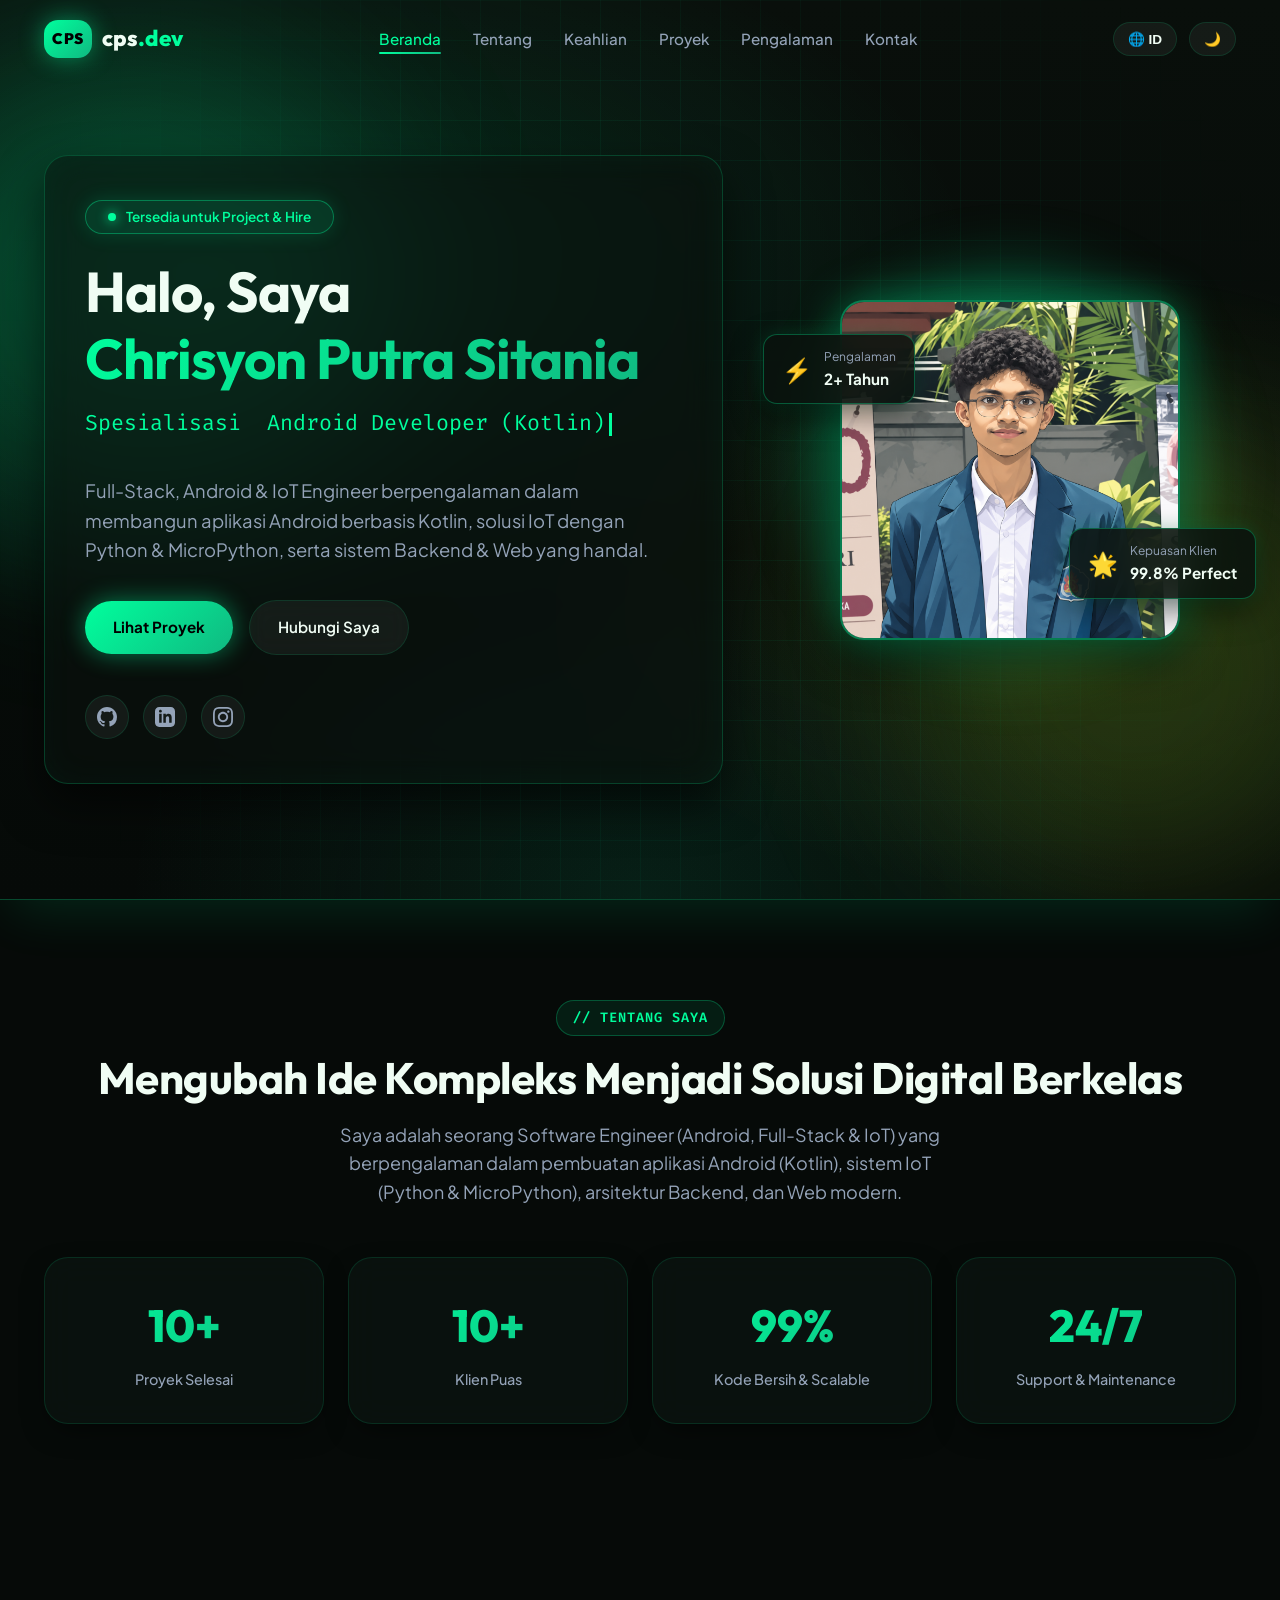
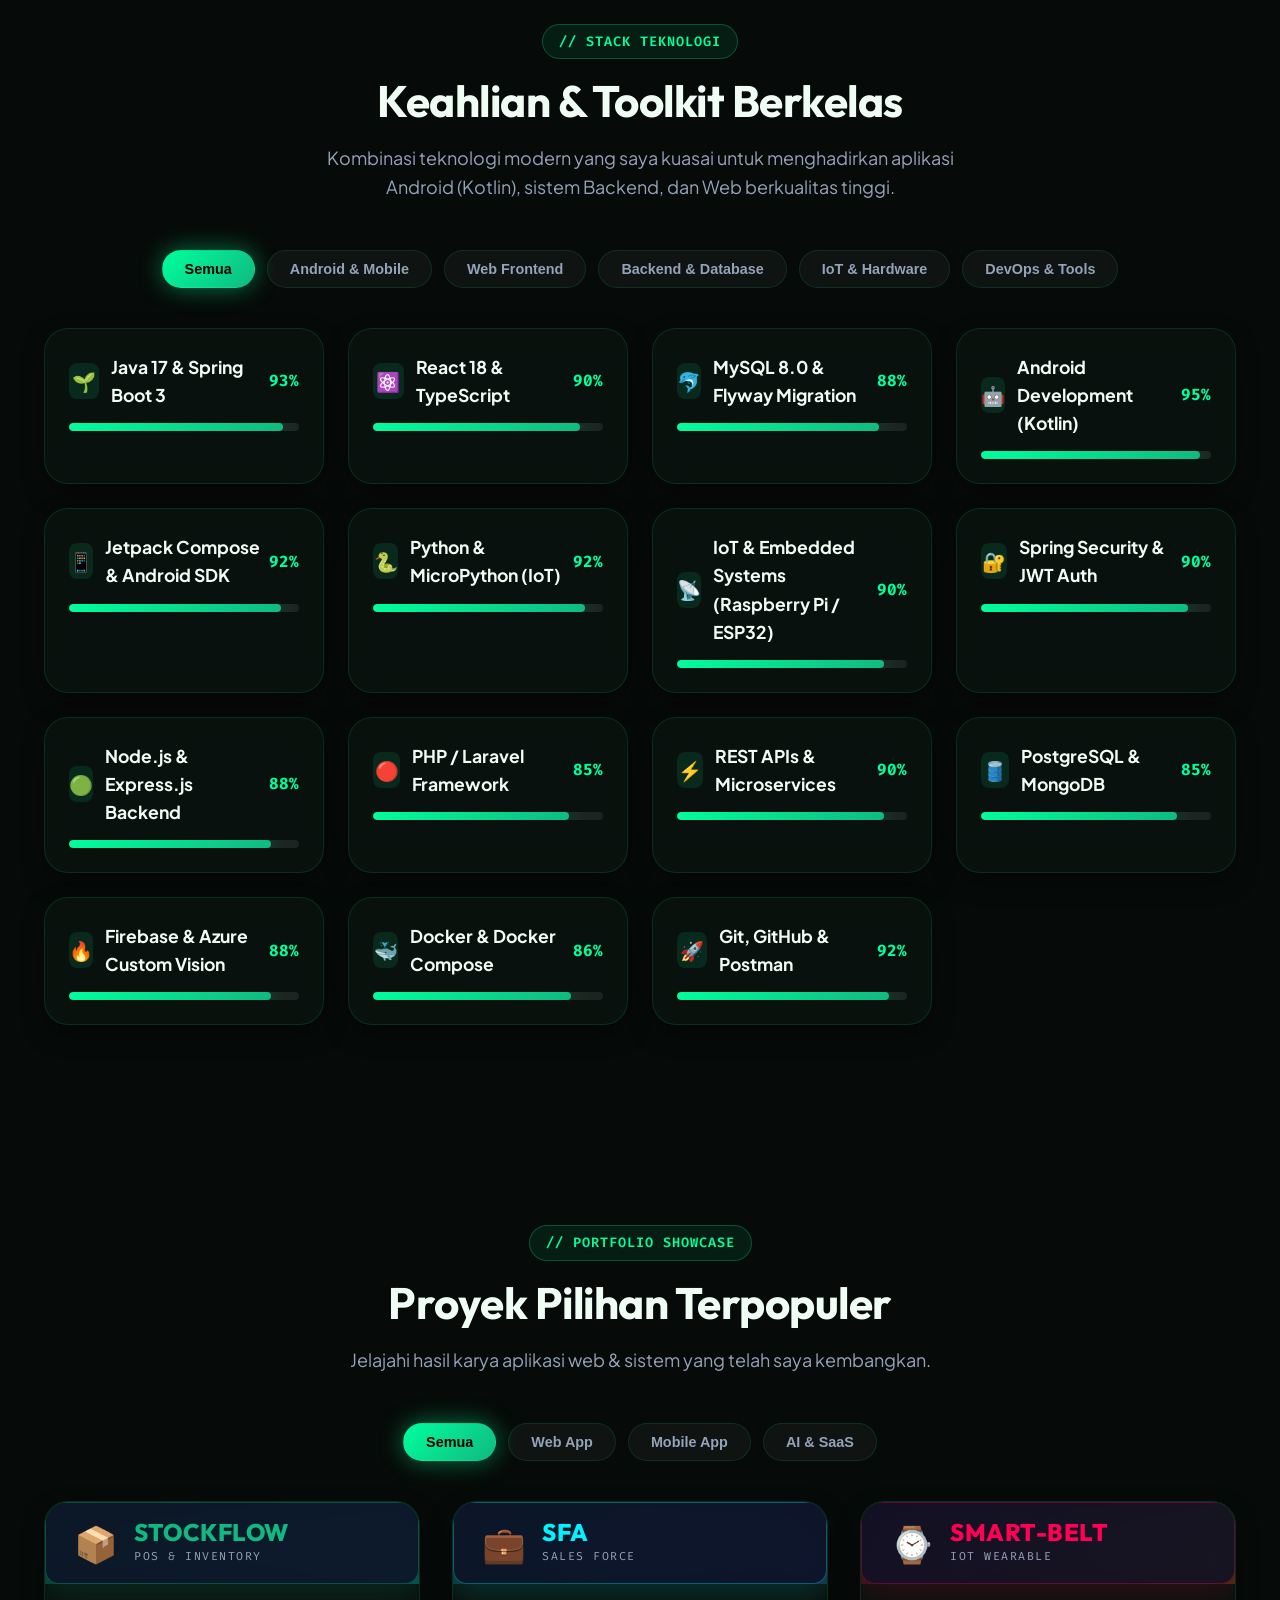
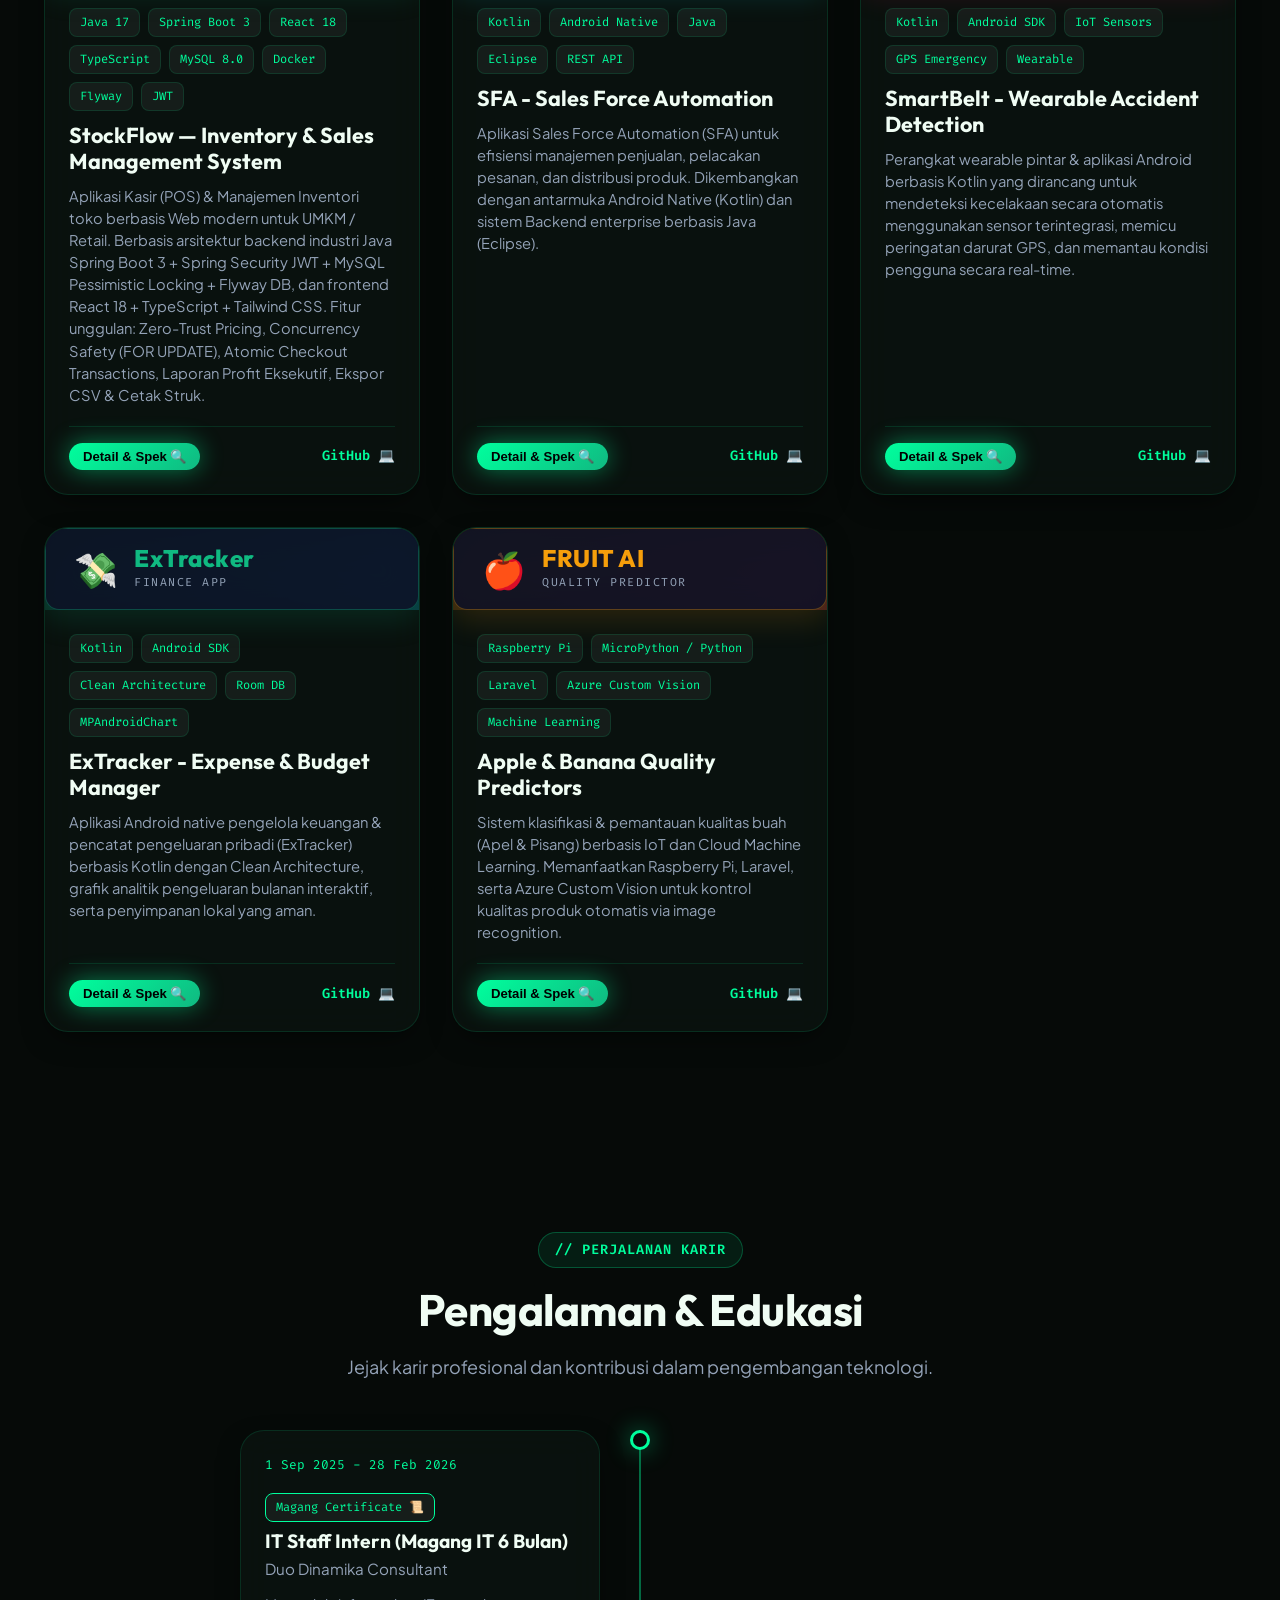
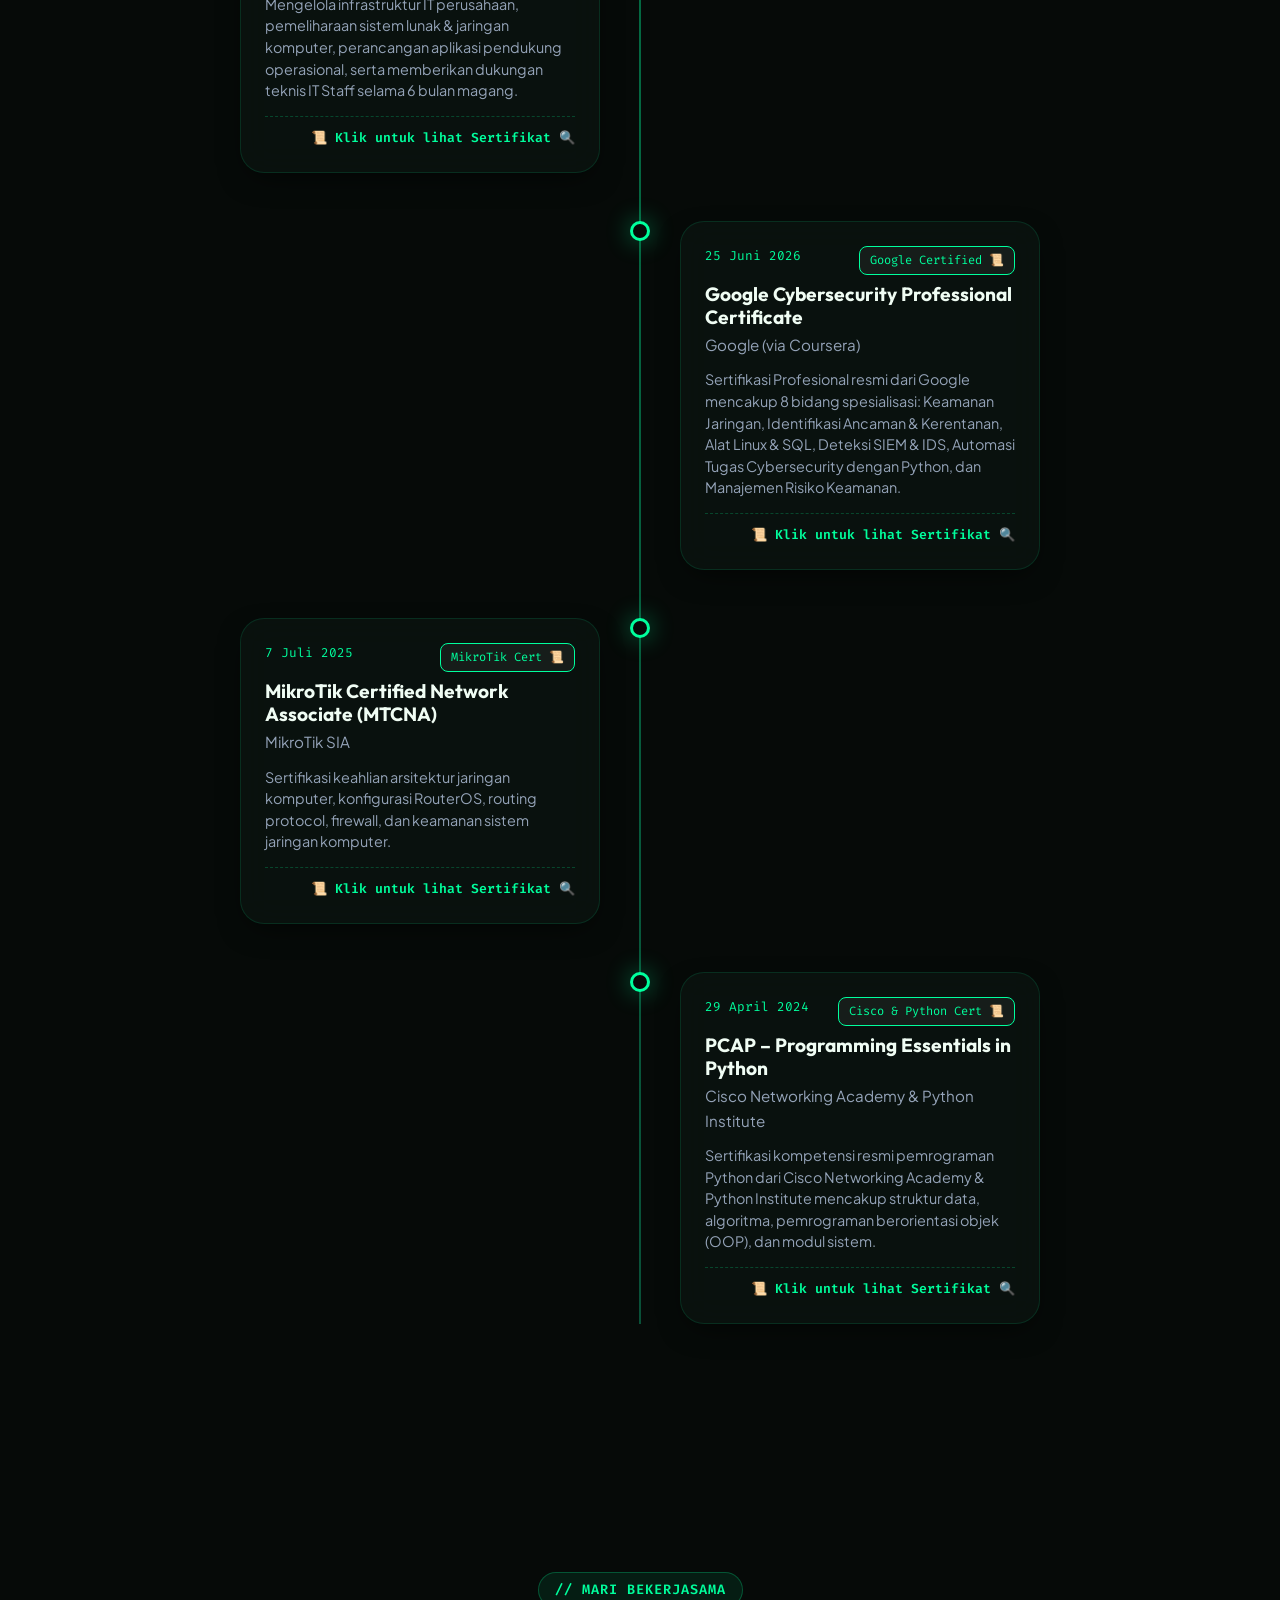
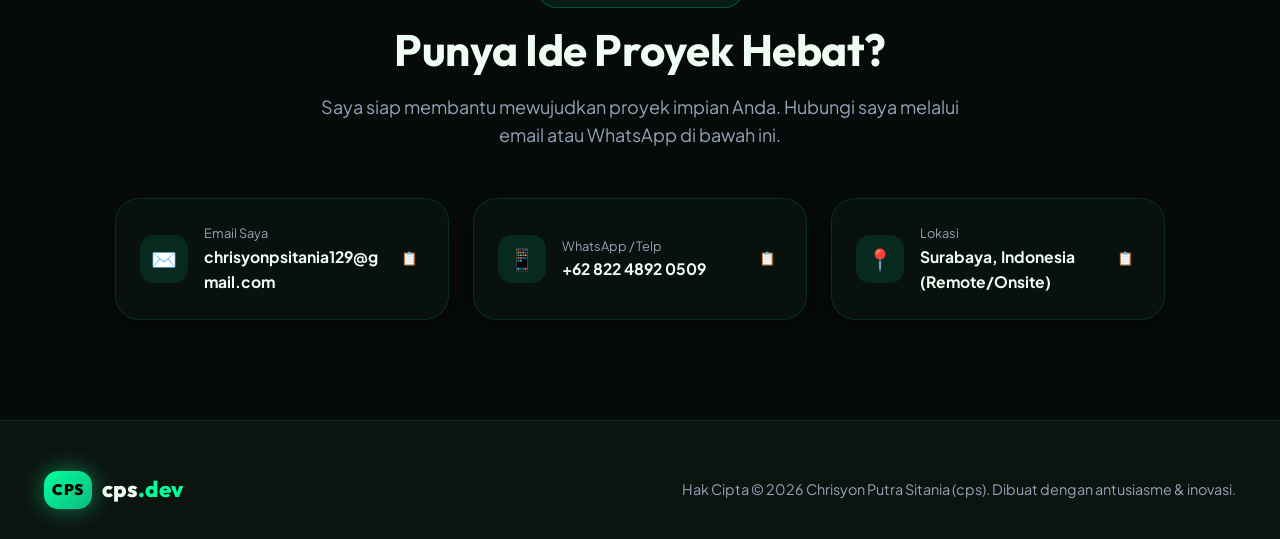
==== commit 8721c60b: "feat: Redesign Hero section with distinct background grid and ambient glow orbs" ====
--- a/index.html
+++ b/index.html
@@ -51,6 +51,11 @@
   <main>
     <!-- 2. HERO SECTION -->
     <section class="hero" id="home">
+      <!-- Ambient Glow Spotlights & Tech Grid Layer -->
+      <div class="hero-glow-orb orb-1"></div>
+      <div class="hero-glow-orb orb-2"></div>
+      <div class="hero-grid-pattern"></div>
+
       <div class="container hero-grid">
         <div class="hero-content">
           <div class="hero-badge">
--- a/css/styles.css
+++ b/css/styles.css
@@ -5,38 +5,38 @@
 @import url('https://fonts.googleapis.com/css2?family=Outfit:wght@300;400;500;600;700;800&family=Plus+Jakarta+Sans:wght@300;400;500;600;700;800&family=Fira+Code:wght@400;500;600&display=swap');
 
 :root {
-  /* Core Colors (Dark Mode Default) */
-  --bg-primary: #070913;
-  --bg-secondary: #0d1126;
-  --bg-tertiary: #131936;
-  --card-bg: rgba(15, 23, 42, 0.65);
-  --card-border: rgba(255, 255, 255, 0.08);
-  --glass-bg: rgba(13, 17, 38, 0.7);
-  --glass-border: rgba(0, 243, 255, 0.15);
+  /* Core Colors (Luxury Emerald Obsidian Theme Default) */
+  --bg-primary: #060a08;
+  --bg-secondary: #0c1410;
+  --bg-tertiary: #121e17;
+  --card-bg: rgba(12, 22, 17, 0.72);
+  --card-border: rgba(0, 255, 157, 0.12);
+  --glass-bg: rgba(10, 18, 14, 0.78);
+  --glass-border: rgba(0, 255, 157, 0.22);
   
   /* Text Colors */
-  --text-primary: #f8fafc;
+  --text-primary: #f0fdf4;
   --text-secondary: #94a3b8;
-  --text-muted: #64748b;
-  
-  /* Accent Colors (Default: Cyber Cyan & Neon Purple) */
-  --accent-cyan: #00f3ff;
-  --accent-violet: #a855f7;
-  --accent-emerald: #10b981;
-  --accent-amber: #f59e0b;
-  --accent-pink: #ec4899;
+  --text-muted: #5e7e6f;
+  
+  /* Accent Colors (Luxury Emerald Obsidian Palette) */
+  --accent-cyan: #00ff9d;       /* Acid Neon Mint */
+  --accent-violet: #10b981;     /* Electric Emerald */
+  --accent-emerald: #059669;    /* Deep Jade */
+  --accent-amber: #a3e635;      /* Gold Lime */
+  --accent-pink: #facc15;       /* Golden Flare */
   
   /* Gradient Themes */
-  --gradient-primary: linear-gradient(135deg, var(--accent-cyan) 0%, var(--accent-violet) 100%);
-  --gradient-secondary: linear-gradient(135deg, var(--accent-violet) 0%, var(--accent-pink) 100%);
-  --gradient-emerald: linear-gradient(135deg, var(--accent-emerald) 0%, var(--accent-cyan) 100%);
-  --gradient-glow: linear-gradient(135deg, rgba(0, 243, 255, 0.2) 0%, rgba(168, 85, 247, 0.2) 100%);
+  --gradient-primary: linear-gradient(135deg, #00ff9d 0%, #10b981 50%, #a3e635 100%);
+  --gradient-secondary: linear-gradient(135deg, #10b981 0%, #06b6d4 100%);
+  --gradient-emerald: linear-gradient(135deg, #a3e635 0%, #00ff9d 100%);
+  --gradient-glow: linear-gradient(135deg, rgba(0, 255, 157, 0.25) 0%, rgba(163, 230, 53, 0.25) 100%);
   
   /* Box Shadows & Glows */
-  --glow-cyan: 0 0 25px rgba(0, 243, 255, 0.4);
-  --glow-violet: 0 0 25px rgba(168, 85, 247, 0.4);
-  --shadow-card: 0 10px 30px -10px rgba(0, 0, 0, 0.5);
-  --shadow-card-hover: 0 20px 40px -15px rgba(0, 243, 255, 0.25);
+  --glow-cyan: 0 0 25px rgba(0, 255, 157, 0.45);
+  --glow-violet: 0 0 25px rgba(16, 185, 129, 0.45);
+  --shadow-card: 0 10px 30px -10px rgba(0, 0, 0, 0.7);
+  --shadow-card-hover: 0 20px 45px -15px rgba(0, 255, 157, 0.3);
   
   /* Typography */
   --font-heading: 'Outfit', 'Plus Jakarta Sans', sans-serif;
@@ -53,50 +53,50 @@
   --transition-bounce: 0.5s cubic-bezier(0.34, 1.56, 0.64, 1);
 }
 
-/* Light Theme Variables */
+/* Light Theme Variables (Emerald Obsidian Light Mode) */
 [data-theme="light"] {
-  --bg-primary: #f8fafc;
-  --bg-secondary: #f1f5f9;
-  --bg-tertiary: #e2e8f0;
-  --card-bg: rgba(255, 255, 255, 0.85);
-  --card-border: rgba(0, 0, 0, 0.08);
-  --glass-bg: rgba(255, 255, 255, 0.8);
-  --glass-border: rgba(14, 165, 233, 0.2);
-  
-  --text-primary: #0f172a;
-  --text-secondary: #475569;
-  --text-muted: #94a3b8;
-  
-  --accent-cyan: #0284c7;
-  --accent-violet: #7c3aed;
-  --accent-emerald: #059669;
-  
-  --glow-cyan: 0 0 20px rgba(2, 132, 199, 0.25);
-  --glow-violet: 0 0 20px rgba(124, 58, 237, 0.25);
+  --bg-primary: #f0fdf4;
+  --bg-secondary: #e6f4ea;
+  --bg-tertiary: #d1fae5;
+  --card-bg: rgba(255, 255, 255, 0.88);
+  --card-border: rgba(16, 185, 129, 0.15);
+  --glass-bg: rgba(255, 255, 255, 0.82);
+  --glass-border: rgba(16, 185, 129, 0.25);
+  
+  --text-primary: #042f2e;
+  --text-secondary: #134e4a;
+  --text-muted: #64748b;
+  
+  --accent-cyan: #059669;
+  --accent-violet: #0284c7;
+  --accent-emerald: #10b981;
+  
+  --glow-cyan: 0 0 20px rgba(5, 150, 105, 0.25);
+  --glow-violet: 0 0 20px rgba(2, 132, 199, 0.25);
   --shadow-card: 0 10px 30px -10px rgba(0, 0, 0, 0.08);
-  --shadow-card-hover: 0 20px 40px -15px rgba(2, 132, 199, 0.2);
+  --shadow-card-hover: 0 20px 40px -15px rgba(5, 150, 105, 0.2);
 }
 
 /* Color Accent Theme Overrides */
 [data-accent="emerald"] {
+  --accent-cyan: #00ff9d;
+  --accent-violet: #10b981;
+  --gradient-primary: linear-gradient(135deg, #00ff9d 0%, #10b981 100%);
+  --glow-cyan: 0 0 25px rgba(0, 255, 157, 0.45);
+}
+
+[data-accent="purple"] {
   --accent-cyan: #10b981;
   --accent-violet: #06b6d4;
   --gradient-primary: linear-gradient(135deg, #10b981 0%, #06b6d4 100%);
-  --glow-cyan: 0 0 25px rgba(16, 185, 129, 0.4);
-}
-
-[data-accent="purple"] {
-  --accent-cyan: #ec4899;
-  --accent-violet: #8b5cf6;
-  --gradient-primary: linear-gradient(135deg, #ec4899 0%, #8b5cf6 100%);
-  --glow-cyan: 0 0 25px rgba(236, 72, 153, 0.4);
+  --glow-cyan: 0 0 25px rgba(16, 185, 129, 0.45);
 }
 
 [data-accent="amber"] {
-  --accent-cyan: #f59e0b;
-  --accent-violet: #ef4444;
-  --gradient-primary: linear-gradient(135deg, #f59e0b 0%, #ef4444 100%);
-  --glow-cyan: 0 0 25px rgba(245, 158, 11, 0.4);
+  --accent-cyan: #a3e635;
+  --accent-violet: #f59e0b;
+  --gradient-primary: linear-gradient(135deg, #a3e635 0%, #f59e0b 100%);
+  --glow-cyan: 0 0 25px rgba(163, 230, 53, 0.45);
 }
 
 /* Reset & Global Elements */
@@ -192,8 +192,8 @@
   gap: 8px;
   padding: 6px 16px;
   border-radius: var(--radius-full);
-  background: rgba(0, 243, 255, 0.08);
-  border: 1px solid rgba(0, 243, 255, 0.2);
+  background: rgba(0, 255, 157, 0.08);
+  border: 1px solid rgba(0, 255, 157, 0.25);
   color: var(--accent-cyan);
   font-size: 0.85rem;
   font-weight: 600;
@@ -335,12 +335,20 @@
 
 /* Responsive Utilities */
 @media (max-width: 992px) {
-  section { padding: 70px 0; }
-  .section-title { font-size: 2.25rem; }
+  section { padding: 60px 0; }
+  .section-title { font-size: 2.2rem; }
+}
+
+@media (max-width: 768px) {
+  section { padding: 50px 0; }
+  .section-title { font-size: 1.9rem; }
+  .section-subtitle { font-size: 1rem; margin-bottom: 36px; }
 }
 
 @media (max-width: 576px) {
-  .section-title { font-size: 1.85rem; }
-  .container { padding: 0 18px; }
+  section { padding: 40px 0; }
+  .section-title { font-size: 1.6rem; line-height: 1.3; }
+  .section-subtitle { font-size: 0.92rem; margin-bottom: 28px; }
+  .container { padding: 0 16px; }
   .btn { width: 100%; }
 }
--- a/css/components.css
+++ b/css/components.css
@@ -118,7 +118,7 @@
 .lang-btn:hover, .theme-btn:hover {
   border-color: var(--accent-cyan);
   color: var(--accent-cyan);
-  background: rgba(0, 243, 255, 0.08);
+  background: rgba(0, 255, 157, 0.08);
 }
 
 .mobile-toggle {
@@ -137,8 +137,61 @@
   min-height: 100vh;
   display: flex;
   align-items: center;
-  padding-top: 130px;
-  padding-bottom: 80px;
+  padding-top: 140px;
+  padding-bottom: 100px;
+  position: relative;
+  overflow: hidden;
+  background: 
+    radial-gradient(ellipse 80% 60% at 20% 30%, rgba(0, 255, 157, 0.15) 0%, transparent 70%),
+    radial-gradient(ellipse 60% 50% at 85% 65%, rgba(163, 230, 53, 0.1) 0%, transparent 70%),
+    radial-gradient(ellipse 50% 50% at 50% 100%, rgba(16, 185, 129, 0.12) 0%, transparent 80%),
+    linear-gradient(180deg, #090f0b 0%, #060a08 100%);
+  border-bottom: 1px solid rgba(0, 255, 157, 0.22);
+  box-shadow: 0 20px 50px -10px rgba(0, 255, 157, 0.12);
+}
+
+/* Hero Tech Grid Pattern Overlay */
+.hero-grid-pattern {
+  position: absolute;
+  top: 0;
+  left: 0;
+  width: 100%;
+  height: 100%;
+  background-image: 
+    linear-gradient(rgba(0, 255, 157, 0.05) 1px, transparent 1px),
+    linear-gradient(90deg, rgba(0, 255, 157, 0.05) 1px, transparent 1px);
+  background-size: 40px 40px;
+  mask-image: radial-gradient(circle at 50% 50%, black 45%, transparent 85%);
+  -webkit-mask-image: radial-gradient(circle at 50% 50%, black 45%, transparent 85%);
+  pointer-events: none;
+  z-index: 1;
+}
+
+/* Floating Ambient Glow Orbs */
+.hero-glow-orb {
+  position: absolute;
+  border-radius: 50%;
+  filter: blur(90px);
+  pointer-events: none;
+  z-index: 1;
+  animation: float 8s ease-in-out infinite alternate;
+}
+
+.orb-1 {
+  width: 500px;
+  height: 500px;
+  top: 5%;
+  left: -120px;
+  background: rgba(0, 255, 157, 0.16);
+}
+
+.orb-2 {
+  width: 450px;
+  height: 450px;
+  bottom: 0%;
+  right: -80px;
+  background: rgba(163, 230, 53, 0.14);
+  animation-delay: 2s;
 }
 
 .hero-grid {
@@ -146,6 +199,26 @@
   grid-template-columns: 1.2fr 0.8fr;
   gap: 60px;
   align-items: center;
+  position: relative;
+  z-index: 2;
+}
+
+.hero-content {
+  position: relative;
+  z-index: 2;
+  background: rgba(10, 18, 14, 0.6);
+  backdrop-filter: blur(20px);
+  -webkit-backdrop-filter: blur(20px);
+  border: 1px solid rgba(0, 255, 157, 0.2);
+  border-radius: var(--radius-lg);
+  padding: 44px 40px;
+  box-shadow: 0 20px 45px rgba(0, 0, 0, 0.6), inset 0 0 35px rgba(0, 255, 157, 0.04);
+  transition: all var(--transition-normal);
+}
+
+.hero-content:hover {
+  border-color: rgba(0, 255, 157, 0.4);
+  box-shadow: 0 25px 55px rgba(0, 255, 157, 0.18), inset 0 0 45px rgba(0, 255, 157, 0.06);
 }
 
 .hero-badge {
@@ -157,12 +230,13 @@
   line-height: 1;
   text-align: center;
   border-radius: var(--radius-full);
-  background: rgba(16, 185, 129, 0.1);
-  border: 1px solid rgba(16, 185, 129, 0.3);
-  color: var(--accent-emerald);
+  background: rgba(0, 255, 157, 0.1);
+  border: 1px solid rgba(0, 255, 157, 0.35);
+  color: var(--accent-cyan);
   font-size: 0.85rem;
   font-weight: 600;
   margin-bottom: 24px;
+  box-shadow: 0 0 20px rgba(0, 255, 157, 0.15);
 }
 
 .status-dot {
@@ -170,8 +244,8 @@
   height: 8px;
   flex-shrink: 0;
   border-radius: 50%;
-  background-color: var(--accent-emerald);
-  box-shadow: 0 0 10px var(--accent-emerald);
+  background-color: var(--accent-cyan);
+  box-shadow: 0 0 12px var(--accent-cyan);
   animation: pulseGlow 2s infinite;
 }
 
@@ -183,20 +257,23 @@
 
 .typing-container {
   font-family: var(--font-mono);
-  font-size: 1.5rem;
-  color: var(--accent-cyan);
-  margin-bottom: 20px;
-  height: 40px;
-  display: flex;
-  align-items: center;
+  font-size: 1.35rem;
+  color: var(--accent-cyan);
+  margin-bottom: 24px;
+  min-height: 44px;
+  height: auto;
+  line-height: 1.45;
+  display: block;
+  word-break: break-word;
 }
 
 .typing-cursor {
   display: inline-block;
   width: 3px;
-  height: 1.2em;
+  height: 1.1em;
   background-color: var(--accent-cyan);
   margin-left: 4px;
+  vertical-align: middle;
   animation: pulseGlow 1s infinite;
 }
 
@@ -249,17 +326,18 @@
   display: flex;
   justify-content: center;
   align-items: center;
+  z-index: 2;
 }
 
 .avatar-ring {
   position: absolute;
-  width: 380px;
-  height: 380px;
+  width: 390px;
+  height: 390px;
   border-radius: 50%;
-  background: var(--gradient-primary);
-  opacity: 0.3;
-  filter: blur(40px);
-  animation: pulseGlow 4s infinite alternate;
+  background: linear-gradient(135deg, #00ff9d 0%, #10b981 50%, #a3e635 100%);
+  opacity: 0.35;
+  filter: blur(35px);
+  animation: pulseGlow 3.5s infinite alternate;
 }
 
 .avatar-wrapper {
@@ -268,9 +346,10 @@
   height: 340px;
   border-radius: var(--radius-lg);
   overflow: hidden;
-  border: 2px solid var(--glass-border);
-  box-shadow: var(--shadow-card-hover);
+  border: 2px solid rgba(0, 255, 157, 0.45);
+  box-shadow: 0 0 45px rgba(0, 255, 157, 0.35), 0 20px 45px rgba(0, 0, 0, 0.7);
   animation: float 6s ease-in-out infinite;
+  background: var(--bg-secondary);
 }
 
 .avatar-img {
@@ -284,10 +363,11 @@
   position: absolute;
   padding: 12px 18px;
   border-radius: var(--radius-md);
-  background: var(--glass-bg);
-  backdrop-filter: blur(16px);
-  border: 1px solid var(--glass-border);
-  box-shadow: 0 10px 25px rgba(0, 0, 0, 0.3);
+  background: rgba(10, 18, 14, 0.85);
+  backdrop-filter: blur(20px);
+  -webkit-backdrop-filter: blur(20px);
+  border: 1px solid rgba(0, 255, 157, 0.3);
+  box-shadow: 0 12px 30px rgba(0, 0, 0, 0.5), 0 0 20px rgba(0, 255, 157, 0.15);
   display: flex;
   align-items: center;
   gap: 12px;
@@ -410,7 +490,7 @@
   width: 36px;
   height: 36px;
   border-radius: var(--radius-sm);
-  background: rgba(0, 243, 255, 0.1);
+  background: rgba(0, 255, 157, 0.1);
   color: var(--accent-cyan);
   display: flex;
   align-items: center;
@@ -630,7 +710,7 @@
 .clickable-cert-card:hover {
   transform: translateY(-5px) scale(1.015);
   border-color: var(--accent-cyan);
-  box-shadow: 0 12px 36px rgba(0, 243, 255, 0.25);
+  box-shadow: 0 12px 36px rgba(0, 255, 157, 0.25);
 }
 
 .cert-click-hint {
@@ -756,14 +836,14 @@
 .contact-card-link:hover {
   transform: translateY(-6px);
   border-color: var(--accent-cyan);
-  box-shadow: 0 12px 30px rgba(0, 243, 255, 0.25);
+  box-shadow: 0 12px 30px rgba(0, 255, 157, 0.25);
 }
 
 .info-icon {
   width: 48px;
   height: 48px;
   border-radius: var(--radius-md);
-  background: rgba(0, 243, 255, 0.1);
+  background: rgba(0, 255, 157, 0.1);
   color: var(--accent-cyan);
   display: flex;
   align-items: center;
@@ -832,8 +912,8 @@
 
 .form-input:focus, .form-textarea:focus {
   border-color: var(--accent-cyan);
-  background: rgba(0, 243, 255, 0.04);
-  box-shadow: 0 0 15px rgba(0, 243, 255, 0.2);
+  background: rgba(0, 255, 157, 0.04);
+  box-shadow: 0 0 15px rgba(0, 255, 157, 0.2);
 }
 
 .form-textarea {
@@ -980,6 +1060,12 @@
 }
 
 @media (max-width: 992px) {
+  .hero {
+    min-height: auto;
+    padding-top: 110px;
+    padding-bottom: 60px;
+  }
+
   .hero-grid, .contact-grid {
     grid-template-columns: 1fr;
     gap: 40px;
@@ -1005,13 +1091,16 @@
 
   .nav-menu {
     position: fixed;
-    top: 80px;
+    top: 70px;
     left: -100%;
     width: 100%;
-    height: calc(100vh - 80px);
+    height: calc(100vh - 70px);
     background: var(--bg-primary);
+    backdrop-filter: blur(20px);
+    -webkit-backdrop-filter: blur(20px);
     flex-direction: column;
     justify-content: center;
+    gap: 24px;
     transition: left var(--transition-normal);
   }
 
@@ -1024,10 +1113,119 @@
   }
 }
 
+@media (max-width: 768px) {
+  .hero-title {
+    font-size: 2.6rem;
+    line-height: 1.2;
+  }
+
+  .typing-container {
+    font-size: 1.15rem;
+    min-height: 3.2rem;
+    margin-bottom: 20px;
+  }
+
+  .hero-description {
+    font-size: 1.05rem;
+    margin-bottom: 28px;
+  }
+}
+
 @media (max-width: 576px) {
-  .hero-title { font-size: 2.5rem; }
+  .hero {
+    padding-top: 100px;
+    padding-bottom: 40px;
+  }
+
+  .hero-content {
+    padding: 28px 20px;
+  }
+
+  .hero-title {
+    font-size: 2rem;
+    line-height: 1.2;
+    word-break: break-word;
+  }
+
+  .typing-container {
+    font-size: 0.98rem;
+    min-height: 2.8rem;
+    margin-bottom: 20px;
+    line-height: 1.45;
+  }
+
+  .hero-actions {
+    flex-direction: column;
+    align-items: stretch;
+    width: 100%;
+    gap: 12px;
+    margin-bottom: 32px;
+  }
+
+  .hero-actions .btn {
+    width: 100%;
+  }
+
   .stats-grid { grid-template-columns: 1fr; }
   .projects-grid { grid-template-columns: 1fr; }
-  .avatar-wrapper { width: 280px; height: 280px; }
-  .avatar-ring { width: 300px; height: 300px; }
-}
+
+  .avatar-container {
+    width: 100%;
+    max-width: 320px;
+    margin: 0 auto;
+  }
+
+  .avatar-wrapper {
+    width: 260px;
+    height: 260px;
+  }
+
+  .avatar-ring {
+    width: 270px;
+    height: 270px;
+  }
+
+  .floating-badge {
+    padding: 8px 12px;
+    gap: 8px;
+  }
+
+  .badge-1 {
+    top: -10px;
+    left: 0;
+  }
+
+  .badge-2 {
+    bottom: -10px;
+    right: 0;
+  }
+
+  .badge-icon {
+    font-size: 1.2rem;
+  }
+
+  .badge-text span {
+    font-size: 0.7rem;
+  }
+
+  .badge-text strong {
+    font-size: 0.85rem;
+  }
+
+  .code-logo-badge {
+    padding: 12px 16px;
+    gap: 12px;
+  }
+
+  .code-logo-main {
+    font-size: 1.25rem;
+  }
+
+  .back-to-top {
+    left: 20px;
+    bottom: 20px;
+    width: 40px;
+    height: 40px;
+    font-size: 1rem;
+  }
+}
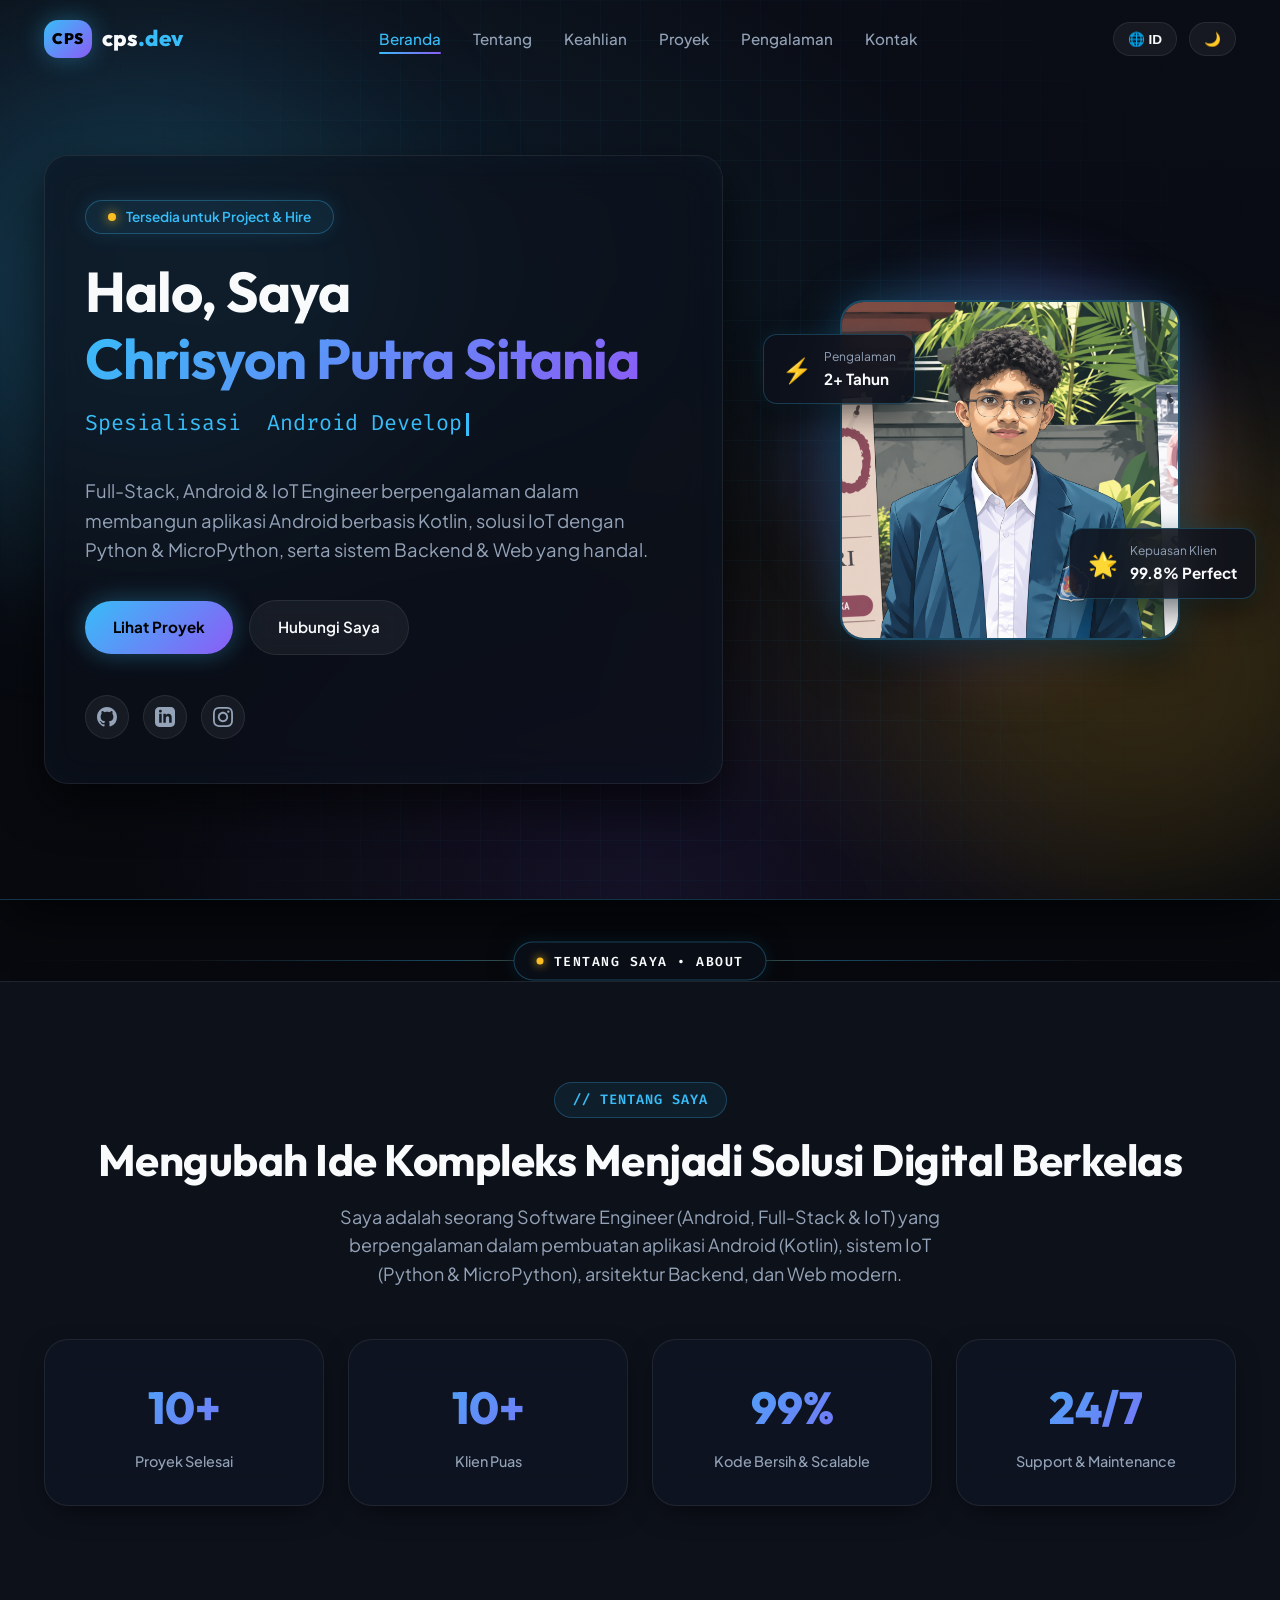
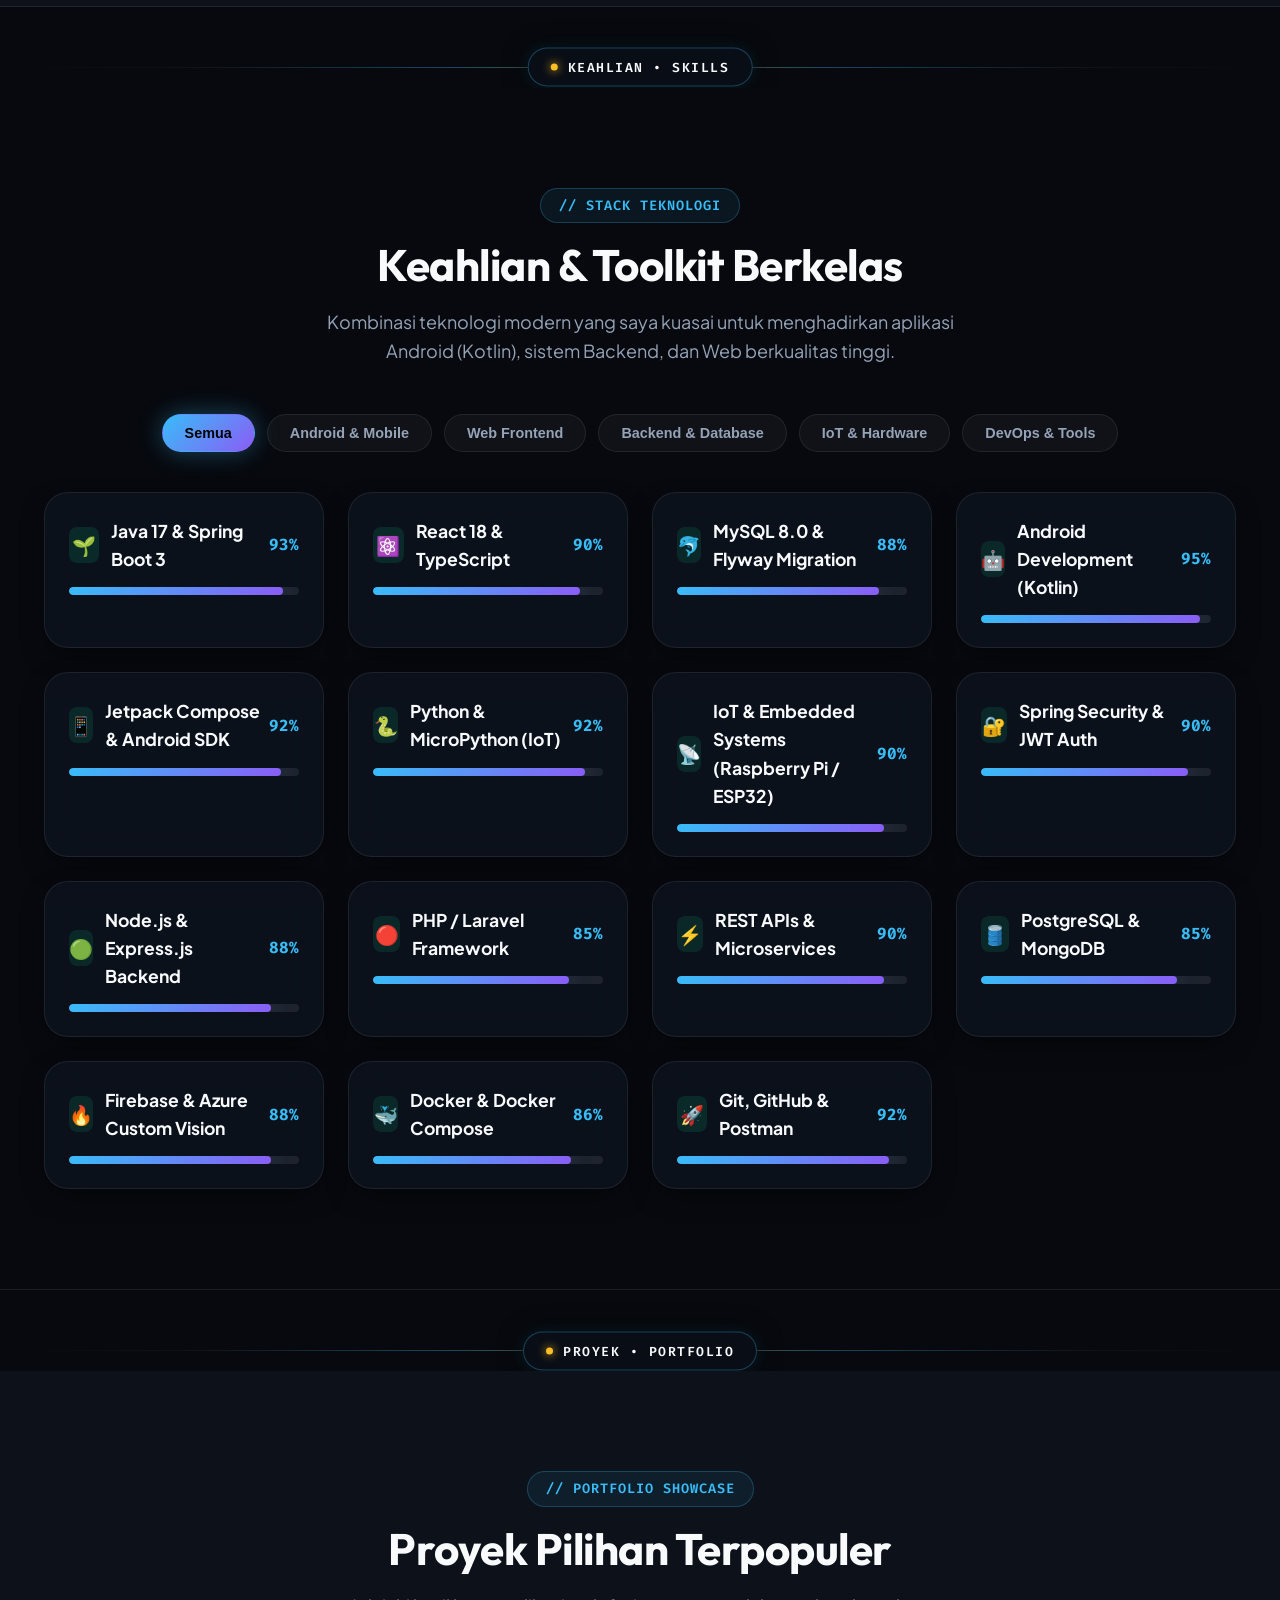
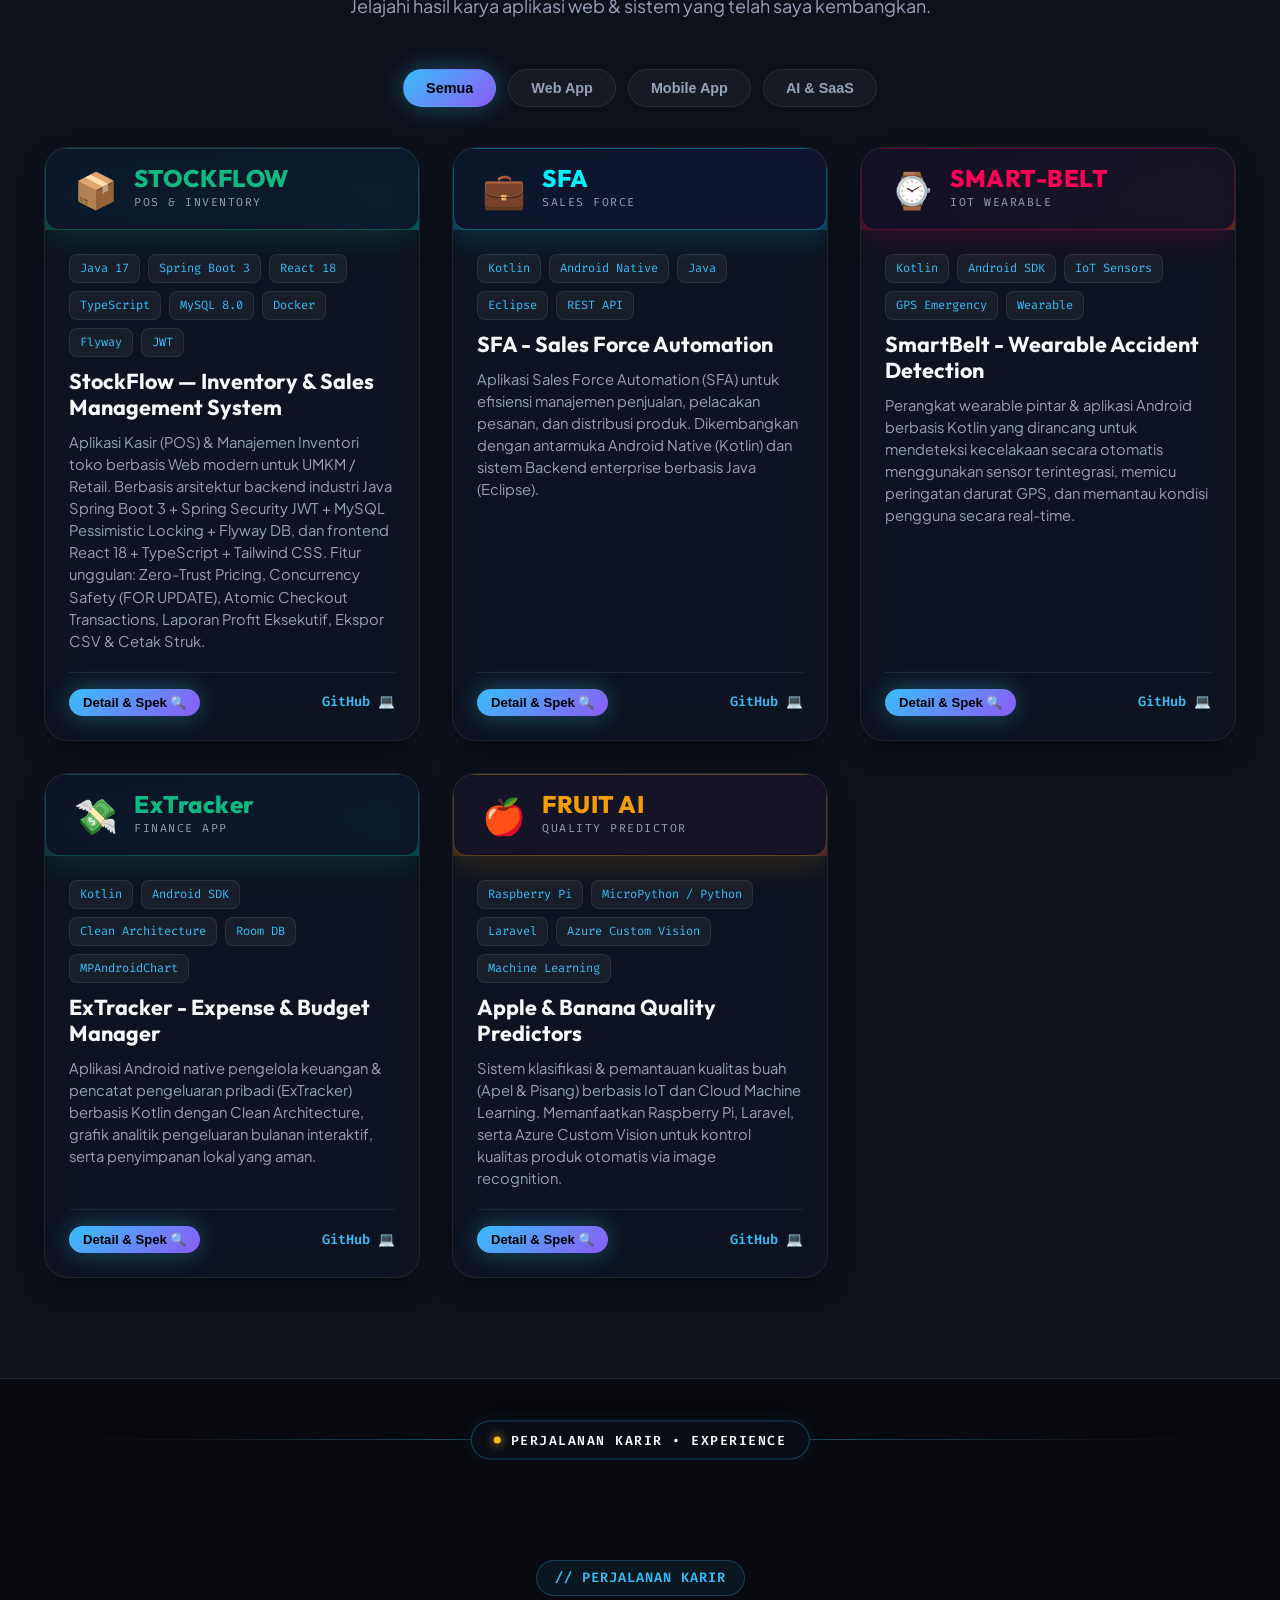
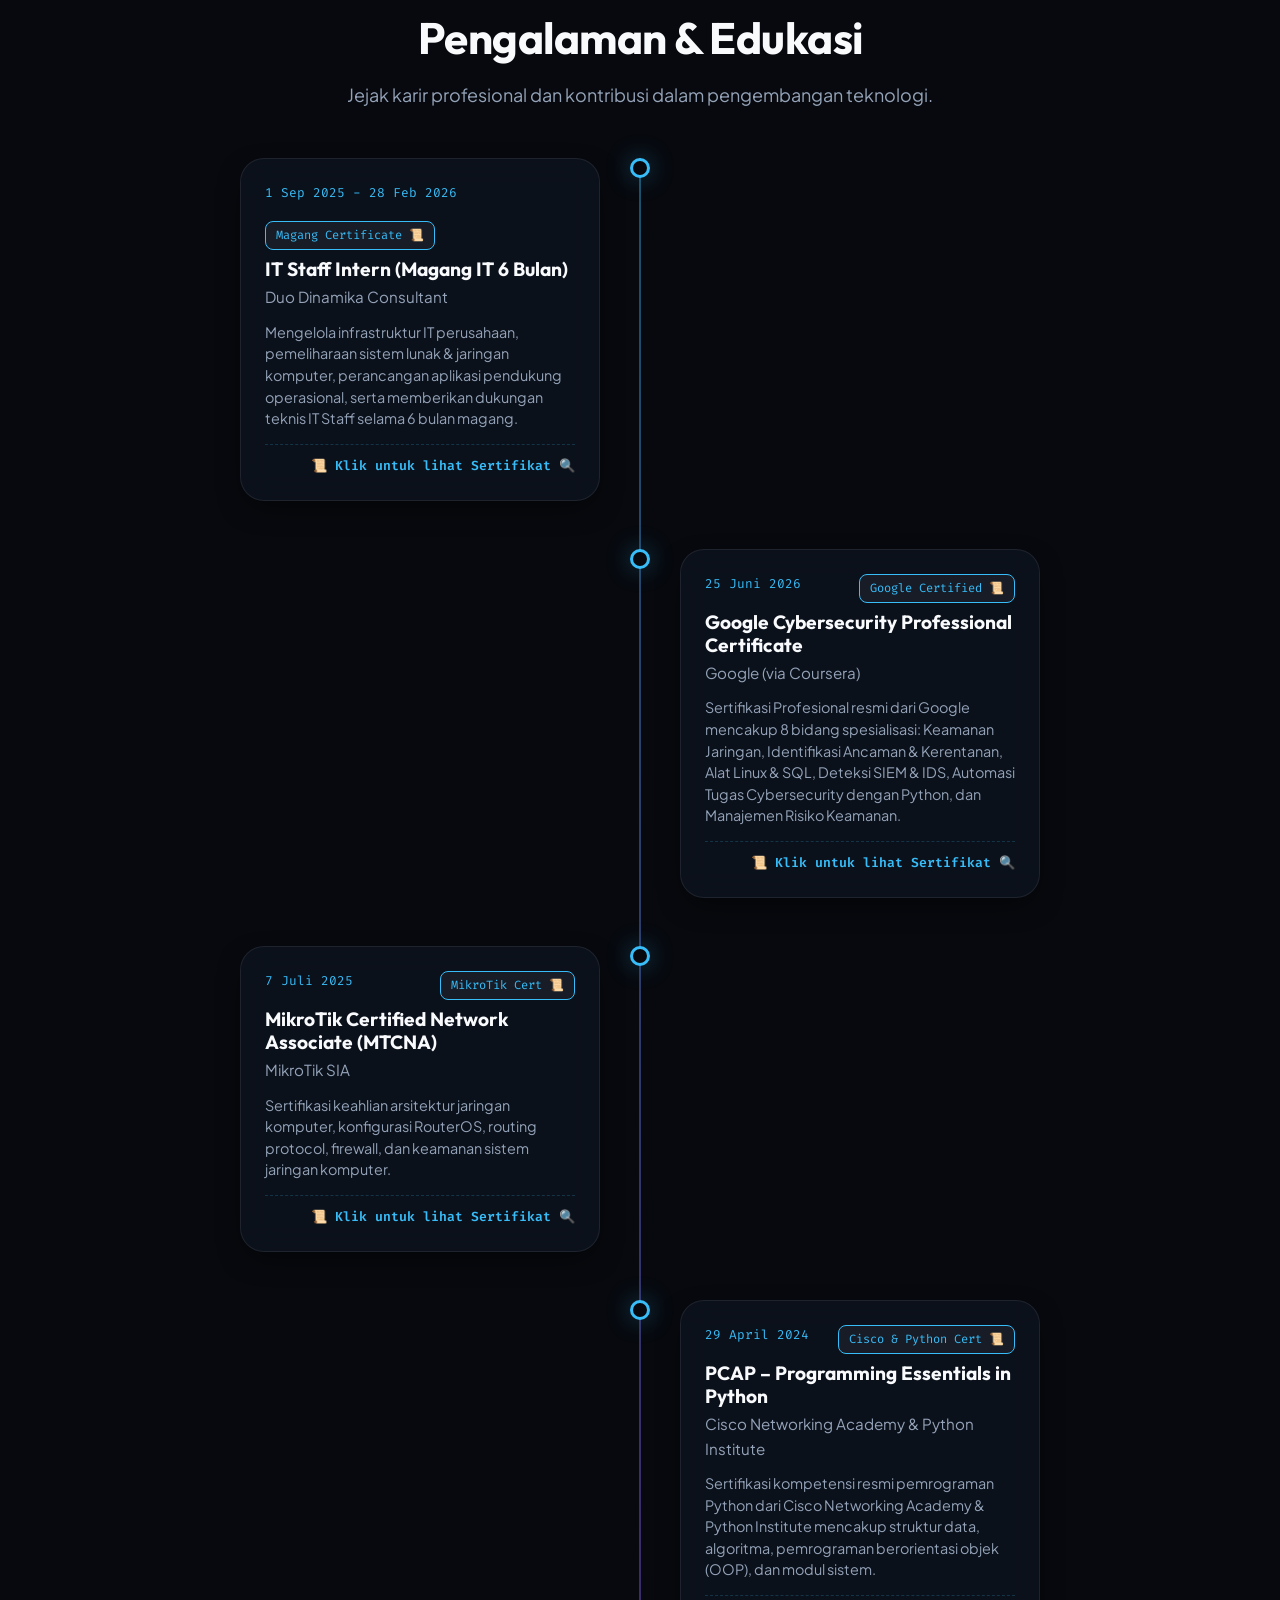
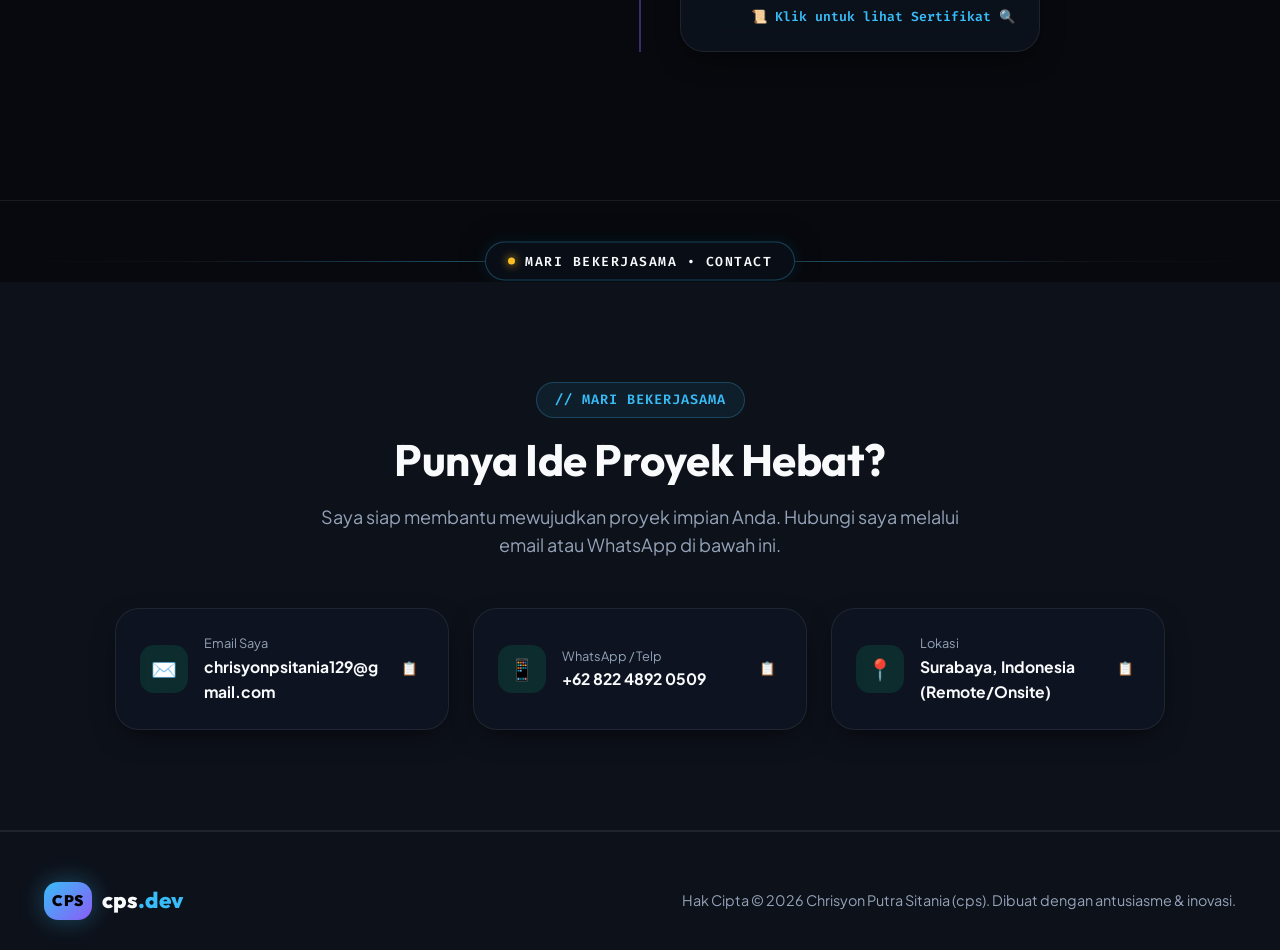
==== commit 1461e178: "style: Upgrade to Royal Midnight Obsidian & Champagne Gold theme with elegant section dividers" ====
--- a/index.html
+++ b/index.html
@@ -119,6 +119,13 @@
       </div>
     </section>
 
+    <!-- SECTION DIVIDER: ABOUT -->
+    <div class="section-divider">
+      <div class="section-divider-line">
+        <div class="section-divider-badge"><span class="dot"></span> TENTANG SAYA • ABOUT</div>
+      </div>
+    </div>
+
     <!-- 3. ABOUT SECTION -->
     <section id="about">
       <div class="container">
@@ -150,6 +157,13 @@
         </div>
       </div>
     </section>
+
+    <!-- SECTION DIVIDER: SKILLS -->
+    <div class="section-divider">
+      <div class="section-divider-line">
+        <div class="section-divider-badge"><span class="dot"></span> KEAHLIAN • SKILLS</div>
+      </div>
+    </div>
 
     <!-- 4. TECH STACK & SKILLS -->
     <section id="skills">
@@ -175,6 +189,13 @@
       </div>
     </section>
 
+    <!-- SECTION DIVIDER: PROJECTS -->
+    <div class="section-divider">
+      <div class="section-divider-line">
+        <div class="section-divider-badge"><span class="dot"></span> PROYEK • PORTFOLIO</div>
+      </div>
+    </div>
+
     <!-- 5. FEATURED PROJECTS SHOWCASE -->
     <section id="projects">
       <div class="container">
@@ -197,6 +218,13 @@
       </div>
     </section>
 
+    <!-- SECTION DIVIDER: EXPERIENCE -->
+    <div class="section-divider">
+      <div class="section-divider-line">
+        <div class="section-divider-badge"><span class="dot"></span> PERJALANAN KARIR • EXPERIENCE</div>
+      </div>
+    </div>
+
     <!-- 6. EXPERIENCE TIMELINE -->
     <section id="experience">
       <div class="container">
@@ -211,6 +239,13 @@
         </div>
       </div>
     </section>
+
+    <!-- SECTION DIVIDER: CONTACT -->
+    <div class="section-divider">
+      <div class="section-divider-line">
+        <div class="section-divider-badge"><span class="dot"></span> MARI BEKERJASAMA • CONTACT</div>
+      </div>
+    </div>
 
     <!-- 7. CONTACT SECTION -->
     <section id="contact">
--- a/css/styles.css
+++ b/css/styles.css
@@ -5,38 +5,41 @@
 @import url('https://fonts.googleapis.com/css2?family=Outfit:wght@300;400;500;600;700;800&family=Plus+Jakarta+Sans:wght@300;400;500;600;700;800&family=Fira+Code:wght@400;500;600&display=swap');
 
 :root {
-  /* Core Colors (Luxury Emerald Obsidian Theme Default) */
-  --bg-primary: #060a08;
-  --bg-secondary: #0c1410;
-  --bg-tertiary: #121e17;
-  --card-bg: rgba(12, 22, 17, 0.72);
-  --card-border: rgba(0, 255, 157, 0.12);
-  --glass-bg: rgba(10, 18, 14, 0.78);
-  --glass-border: rgba(0, 255, 157, 0.22);
+  /* Core Colors (Royal Midnight Obsidian Default) */
+  --bg-primary: #07090e;        /* Deep Midnight Sapphire Black */
+  --bg-secondary: #0d111a;      /* Obsidian Slate */
+  --bg-tertiary: #131826;       /* Deep Obsidian Blue */
+  --card-bg: rgba(15, 22, 36, 0.65);
+  --card-border: rgba(255, 255, 255, 0.08);
+  --glass-bg: rgba(13, 17, 28, 0.75);
+  --glass-border: rgba(56, 189, 248, 0.2);
   
   /* Text Colors */
-  --text-primary: #f0fdf4;
+  --text-primary: #f8fafc;
   --text-secondary: #94a3b8;
-  --text-muted: #5e7e6f;
-  
-  /* Accent Colors (Luxury Emerald Obsidian Palette) */
-  --accent-cyan: #00ff9d;       /* Acid Neon Mint */
-  --accent-violet: #10b981;     /* Electric Emerald */
-  --accent-emerald: #059669;    /* Deep Jade */
-  --accent-amber: #a3e635;      /* Gold Lime */
-  --accent-pink: #facc15;       /* Golden Flare */
+  --text-muted: #64748b;
+  
+  /* Accent Colors (Champagne Gold + Electric Sapphire & Platinum Cyan) */
+  --accent-cyan: #38bdf8;       /* Platinum Cyan Blue */
+  --accent-gold: #fbbf24;       /* Champagne Gold */
+  --accent-violet: #8b5cf6;     /* Royal Sapphire Violet */
+  --accent-emerald: #10b981;    /* Emerald Jade */
+  --accent-amber: #f59e0b;      /* Warm Amber */
+  --accent-pink: #f43f5e;       /* Velvet Crimson */
   
   /* Gradient Themes */
-  --gradient-primary: linear-gradient(135deg, #00ff9d 0%, #10b981 50%, #a3e635 100%);
-  --gradient-secondary: linear-gradient(135deg, #10b981 0%, #06b6d4 100%);
-  --gradient-emerald: linear-gradient(135deg, #a3e635 0%, #00ff9d 100%);
-  --gradient-glow: linear-gradient(135deg, rgba(0, 255, 157, 0.25) 0%, rgba(163, 230, 53, 0.25) 100%);
+  --gradient-primary: linear-gradient(135deg, #38bdf8 0%, #8b5cf6 50%, #fbbf24 100%);
+  --gradient-gold: linear-gradient(135deg, #fbbf24 0%, #f59e0b 100%);
+  --gradient-secondary: linear-gradient(135deg, #8b5cf6 0%, #38bdf8 100%);
+  --gradient-emerald: linear-gradient(135deg, #10b981 0%, #38bdf8 100%);
+  --gradient-glow: linear-gradient(135deg, rgba(56, 189, 248, 0.2) 0%, rgba(251, 191, 36, 0.2) 100%);
   
   /* Box Shadows & Glows */
-  --glow-cyan: 0 0 25px rgba(0, 255, 157, 0.45);
-  --glow-violet: 0 0 25px rgba(16, 185, 129, 0.45);
+  --glow-cyan: 0 0 25px rgba(56, 189, 248, 0.35);
+  --glow-gold: 0 0 25px rgba(251, 191, 36, 0.35);
+  --glow-violet: 0 0 25px rgba(139, 92, 246, 0.35);
   --shadow-card: 0 10px 30px -10px rgba(0, 0, 0, 0.7);
-  --shadow-card-hover: 0 20px 45px -15px rgba(0, 255, 157, 0.3);
+  --shadow-card-hover: 0 20px 45px -15px rgba(56, 189, 248, 0.25);
   
   /* Typography */
   --font-heading: 'Outfit', 'Plus Jakarta Sans', sans-serif;
@@ -53,50 +56,51 @@
   --transition-bounce: 0.5s cubic-bezier(0.34, 1.56, 0.64, 1);
 }
 
-/* Light Theme Variables (Emerald Obsidian Light Mode) */
+/* Light Theme Variables (Platinum Pearl Light Mode) */
 [data-theme="light"] {
-  --bg-primary: #f0fdf4;
-  --bg-secondary: #e6f4ea;
-  --bg-tertiary: #d1fae5;
-  --card-bg: rgba(255, 255, 255, 0.88);
-  --card-border: rgba(16, 185, 129, 0.15);
-  --glass-bg: rgba(255, 255, 255, 0.82);
-  --glass-border: rgba(16, 185, 129, 0.25);
-  
-  --text-primary: #042f2e;
-  --text-secondary: #134e4a;
+  --bg-primary: #f8fafc;
+  --bg-secondary: #f1f5f9;
+  --bg-tertiary: #e2e8f0;
+  --card-bg: rgba(255, 255, 255, 0.9);
+  --card-border: rgba(15, 23, 42, 0.08);
+  --glass-bg: rgba(255, 255, 255, 0.85);
+  --glass-border: rgba(2, 132, 199, 0.2);
+  
+  --text-primary: #0f172a;
+  --text-secondary: #475569;
   --text-muted: #64748b;
   
-  --accent-cyan: #059669;
-  --accent-violet: #0284c7;
-  --accent-emerald: #10b981;
-  
-  --glow-cyan: 0 0 20px rgba(5, 150, 105, 0.25);
-  --glow-violet: 0 0 20px rgba(2, 132, 199, 0.25);
-  --shadow-card: 0 10px 30px -10px rgba(0, 0, 0, 0.08);
-  --shadow-card-hover: 0 20px 40px -15px rgba(5, 150, 105, 0.2);
+  --accent-cyan: #0284c7;
+  --accent-gold: #d97706;
+  --accent-violet: #7c3aed;
+  
+  --glow-cyan: 0 0 20px rgba(2, 132, 199, 0.25);
+  --glow-gold: 0 0 20px rgba(217, 119, 6, 0.25);
+  --glow-violet: 0 0 20px rgba(124, 58, 237, 0.25);
+  --shadow-card: 0 10px 30px -10px rgba(0, 0, 0, 0.06);
+  --shadow-card-hover: 0 20px 40px -15px rgba(2, 132, 199, 0.18);
 }
 
 /* Color Accent Theme Overrides */
 [data-accent="emerald"] {
-  --accent-cyan: #00ff9d;
-  --accent-violet: #10b981;
-  --gradient-primary: linear-gradient(135deg, #00ff9d 0%, #10b981 100%);
-  --glow-cyan: 0 0 25px rgba(0, 255, 157, 0.45);
+  --accent-cyan: #38bdf8;
+  --accent-violet: #8b5cf6;
+  --gradient-primary: linear-gradient(135deg, #38bdf8 0%, #8b5cf6 100%);
+  --glow-cyan: 0 0 25px rgba(56, 189, 248, 0.35);
 }
 
 [data-accent="purple"] {
-  --accent-cyan: #10b981;
-  --accent-violet: #06b6d4;
-  --gradient-primary: linear-gradient(135deg, #10b981 0%, #06b6d4 100%);
-  --glow-cyan: 0 0 25px rgba(16, 185, 129, 0.45);
+  --accent-cyan: #fbbf24;
+  --accent-violet: #f59e0b;
+  --gradient-primary: linear-gradient(135deg, #fbbf24 0%, #f59e0b 100%);
+  --glow-cyan: 0 0 25px rgba(251, 191, 36, 0.35);
 }
 
 [data-accent="amber"] {
-  --accent-cyan: #a3e635;
-  --accent-violet: #f59e0b;
-  --gradient-primary: linear-gradient(135deg, #a3e635 0%, #f59e0b 100%);
-  --glow-cyan: 0 0 25px rgba(163, 230, 53, 0.45);
+  --accent-cyan: #8b5cf6;
+  --accent-violet: #38bdf8;
+  --gradient-primary: linear-gradient(135deg, #8b5cf6 0%, #38bdf8 100%);
+  --glow-cyan: 0 0 25px rgba(139, 92, 246, 0.35);
 }
 
 /* Reset & Global Elements */
@@ -190,10 +194,10 @@
   display: inline-flex;
   align-items: center;
   gap: 8px;
-  padding: 6px 16px;
+  padding: 6px 18px;
   border-radius: var(--radius-full);
-  background: rgba(0, 255, 157, 0.08);
-  border: 1px solid rgba(0, 255, 157, 0.25);
+  background: rgba(56, 189, 248, 0.08);
+  border: 1px solid rgba(56, 189, 248, 0.25);
   color: var(--accent-cyan);
   font-size: 0.85rem;
   font-weight: 600;
@@ -201,6 +205,66 @@
   text-transform: uppercase;
   margin-bottom: 16px;
   font-family: var(--font-mono);
+}
+
+/* Decorative Elegant Section Divider Lines */
+.section-divider {
+  width: 100%;
+  display: flex;
+  align-items: center;
+  justify-content: center;
+  position: relative;
+  padding: 60px 0 20px 0;
+  overflow: hidden;
+}
+
+.section-divider-line {
+  width: 100%;
+  height: 1px;
+  background: linear-gradient(
+    90deg, 
+    transparent 0%, 
+    rgba(255, 255, 255, 0.04) 15%, 
+    rgba(56, 189, 248, 0.35) 35%, 
+    rgba(251, 191, 36, 0.45) 50%, 
+    rgba(56, 189, 248, 0.35) 65%, 
+    rgba(255, 255, 255, 0.04) 85%, 
+    transparent 100%
+  );
+  position: relative;
+  display: flex;
+  align-items: center;
+  justify-content: center;
+}
+
+.section-divider-badge {
+  position: absolute;
+  top: 50%;
+  left: 50%;
+  transform: translate(-50%, -50%);
+  display: inline-flex;
+  align-items: center;
+  gap: 10px;
+  padding: 8px 22px;
+  border-radius: var(--radius-full);
+  background: #090d16;
+  border: 1px solid rgba(56, 189, 248, 0.3);
+  color: var(--text-primary);
+  font-family: var(--font-mono);
+  font-size: 0.82rem;
+  font-weight: 600;
+  letter-spacing: 1.5px;
+  text-transform: uppercase;
+  box-shadow: 0 0 25px rgba(0, 0, 0, 0.9), 0 0 15px rgba(56, 189, 248, 0.2);
+  white-space: nowrap;
+}
+
+.section-divider-badge .dot {
+  width: 7px;
+  height: 7px;
+  border-radius: 50%;
+  background: var(--accent-gold);
+  box-shadow: 0 0 10px var(--accent-gold);
 }
 
 .section-title {
--- a/css/components.css
+++ b/css/components.css
@@ -142,12 +142,12 @@
   position: relative;
   overflow: hidden;
   background: 
-    radial-gradient(ellipse 80% 60% at 20% 30%, rgba(0, 255, 157, 0.15) 0%, transparent 70%),
-    radial-gradient(ellipse 60% 50% at 85% 65%, rgba(163, 230, 53, 0.1) 0%, transparent 70%),
-    radial-gradient(ellipse 50% 50% at 50% 100%, rgba(16, 185, 129, 0.12) 0%, transparent 80%),
-    linear-gradient(180deg, #090f0b 0%, #060a08 100%);
-  border-bottom: 1px solid rgba(0, 255, 157, 0.22);
-  box-shadow: 0 20px 50px -10px rgba(0, 255, 157, 0.12);
+    radial-gradient(ellipse 80% 60% at 20% 30%, rgba(56, 189, 248, 0.12) 0%, transparent 70%),
+    radial-gradient(ellipse 60% 50% at 85% 65%, rgba(251, 191, 36, 0.08) 0%, transparent 70%),
+    radial-gradient(ellipse 50% 50% at 50% 100%, rgba(139, 92, 246, 0.1) 0%, transparent 80%),
+    linear-gradient(180deg, #0a0d16 0%, #07090e 100%);
+  border-bottom: 1px solid rgba(56, 189, 248, 0.2);
+  box-shadow: 0 20px 50px -10px rgba(0, 0, 0, 0.8);
 }
 
 /* Hero Tech Grid Pattern Overlay */
@@ -158,8 +158,8 @@
   width: 100%;
   height: 100%;
   background-image: 
-    linear-gradient(rgba(0, 255, 157, 0.05) 1px, transparent 1px),
-    linear-gradient(90deg, rgba(0, 255, 157, 0.05) 1px, transparent 1px);
+    linear-gradient(rgba(56, 189, 248, 0.04) 1px, transparent 1px),
+    linear-gradient(90deg, rgba(56, 189, 248, 0.04) 1px, transparent 1px);
   background-size: 40px 40px;
   mask-image: radial-gradient(circle at 50% 50%, black 45%, transparent 85%);
   -webkit-mask-image: radial-gradient(circle at 50% 50%, black 45%, transparent 85%);
@@ -182,7 +182,7 @@
   height: 500px;
   top: 5%;
   left: -120px;
-  background: rgba(0, 255, 157, 0.16);
+  background: rgba(56, 189, 248, 0.14);
 }
 
 .orb-2 {
@@ -190,7 +190,7 @@
   height: 450px;
   bottom: 0%;
   right: -80px;
-  background: rgba(163, 230, 53, 0.14);
+  background: rgba(251, 191, 36, 0.12);
   animation-delay: 2s;
 }
 
@@ -206,19 +206,19 @@
 .hero-content {
   position: relative;
   z-index: 2;
-  background: rgba(10, 18, 14, 0.6);
+  background: rgba(13, 17, 28, 0.65);
   backdrop-filter: blur(20px);
   -webkit-backdrop-filter: blur(20px);
-  border: 1px solid rgba(0, 255, 157, 0.2);
+  border: 1px solid rgba(255, 255, 255, 0.08);
   border-radius: var(--radius-lg);
   padding: 44px 40px;
-  box-shadow: 0 20px 45px rgba(0, 0, 0, 0.6), inset 0 0 35px rgba(0, 255, 157, 0.04);
+  box-shadow: 0 20px 45px rgba(0, 0, 0, 0.6), inset 0 0 35px rgba(56, 189, 248, 0.03);
   transition: all var(--transition-normal);
 }
 
 .hero-content:hover {
-  border-color: rgba(0, 255, 157, 0.4);
-  box-shadow: 0 25px 55px rgba(0, 255, 157, 0.18), inset 0 0 45px rgba(0, 255, 157, 0.06);
+  border-color: rgba(56, 189, 248, 0.3);
+  box-shadow: 0 25px 55px rgba(56, 189, 248, 0.15), inset 0 0 45px rgba(56, 189, 248, 0.05);
 }
 
 .hero-badge {
@@ -230,13 +230,13 @@
   line-height: 1;
   text-align: center;
   border-radius: var(--radius-full);
-  background: rgba(0, 255, 157, 0.1);
-  border: 1px solid rgba(0, 255, 157, 0.35);
+  background: rgba(56, 189, 248, 0.08);
+  border: 1px solid rgba(56, 189, 248, 0.3);
   color: var(--accent-cyan);
   font-size: 0.85rem;
   font-weight: 600;
   margin-bottom: 24px;
-  box-shadow: 0 0 20px rgba(0, 255, 157, 0.15);
+  box-shadow: 0 0 20px rgba(56, 189, 248, 0.12);
 }
 
 .status-dot {
@@ -244,8 +244,8 @@
   height: 8px;
   flex-shrink: 0;
   border-radius: 50%;
-  background-color: var(--accent-cyan);
-  box-shadow: 0 0 12px var(--accent-cyan);
+  background-color: var(--accent-gold);
+  box-shadow: 0 0 12px var(--accent-gold);
   animation: pulseGlow 2s infinite;
 }
 
@@ -334,8 +334,8 @@
   width: 390px;
   height: 390px;
   border-radius: 50%;
-  background: linear-gradient(135deg, #00ff9d 0%, #10b981 50%, #a3e635 100%);
-  opacity: 0.35;
+  background: linear-gradient(135deg, #38bdf8 0%, #8b5cf6 50%, #fbbf24 100%);
+  opacity: 0.3;
   filter: blur(35px);
   animation: pulseGlow 3.5s infinite alternate;
 }
@@ -346,8 +346,8 @@
   height: 340px;
   border-radius: var(--radius-lg);
   overflow: hidden;
-  border: 2px solid rgba(0, 255, 157, 0.45);
-  box-shadow: 0 0 45px rgba(0, 255, 157, 0.35), 0 20px 45px rgba(0, 0, 0, 0.7);
+  border: 2px solid rgba(56, 189, 248, 0.35);
+  box-shadow: 0 0 45px rgba(56, 189, 248, 0.25), 0 20px 45px rgba(0, 0, 0, 0.7);
   animation: float 6s ease-in-out infinite;
   background: var(--bg-secondary);
 }
@@ -363,11 +363,11 @@
   position: absolute;
   padding: 12px 18px;
   border-radius: var(--radius-md);
-  background: rgba(10, 18, 14, 0.85);
+  background: rgba(13, 17, 28, 0.85);
   backdrop-filter: blur(20px);
   -webkit-backdrop-filter: blur(20px);
-  border: 1px solid rgba(0, 255, 157, 0.3);
-  box-shadow: 0 12px 30px rgba(0, 0, 0, 0.5), 0 0 20px rgba(0, 255, 157, 0.15);
+  border: 1px solid rgba(56, 189, 248, 0.25);
+  box-shadow: 0 12px 30px rgba(0, 0, 0, 0.5), 0 0 20px rgba(56, 189, 248, 0.12);
   display: flex;
   align-items: center;
   gap: 12px;
@@ -400,6 +400,33 @@
 .badge-text strong {
   font-size: 0.95rem;
   color: var(--text-primary);
+}
+
+/* Section Distinct Background Colors & Borders */
+#about {
+  background: var(--bg-secondary);
+  border-top: 1px solid var(--card-border);
+  border-bottom: 1px solid var(--card-border);
+}
+
+#skills {
+  background: var(--bg-primary);
+  border-bottom: 1px solid var(--card-border);
+}
+
+#projects {
+  background: var(--bg-secondary);
+  border-bottom: 1px solid var(--card-border);
+}
+
+#experience {
+  background: var(--bg-primary);
+  border-bottom: 1px solid var(--card-border);
+}
+
+#contact {
+  background: var(--bg-secondary);
+  border-bottom: 1px solid var(--card-border);
 }
 
 /* --------------------------------------------------------------------------
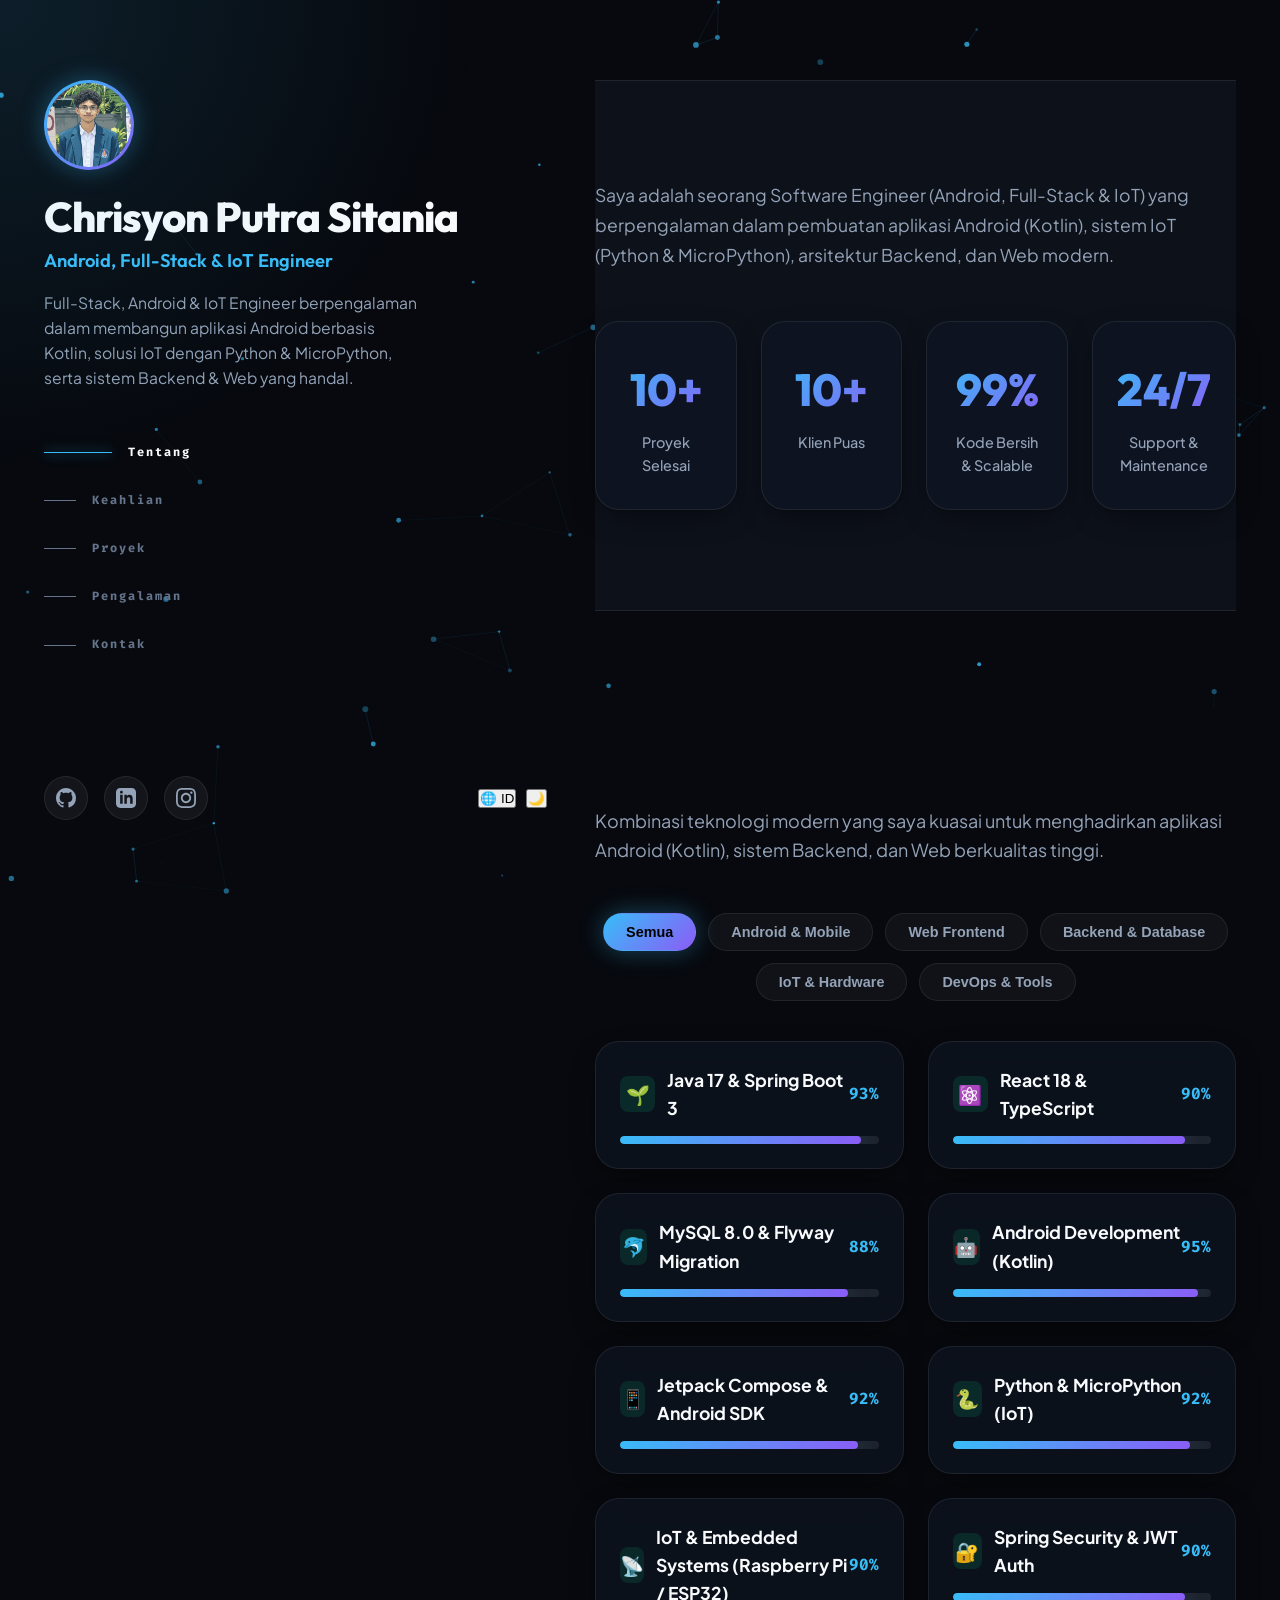
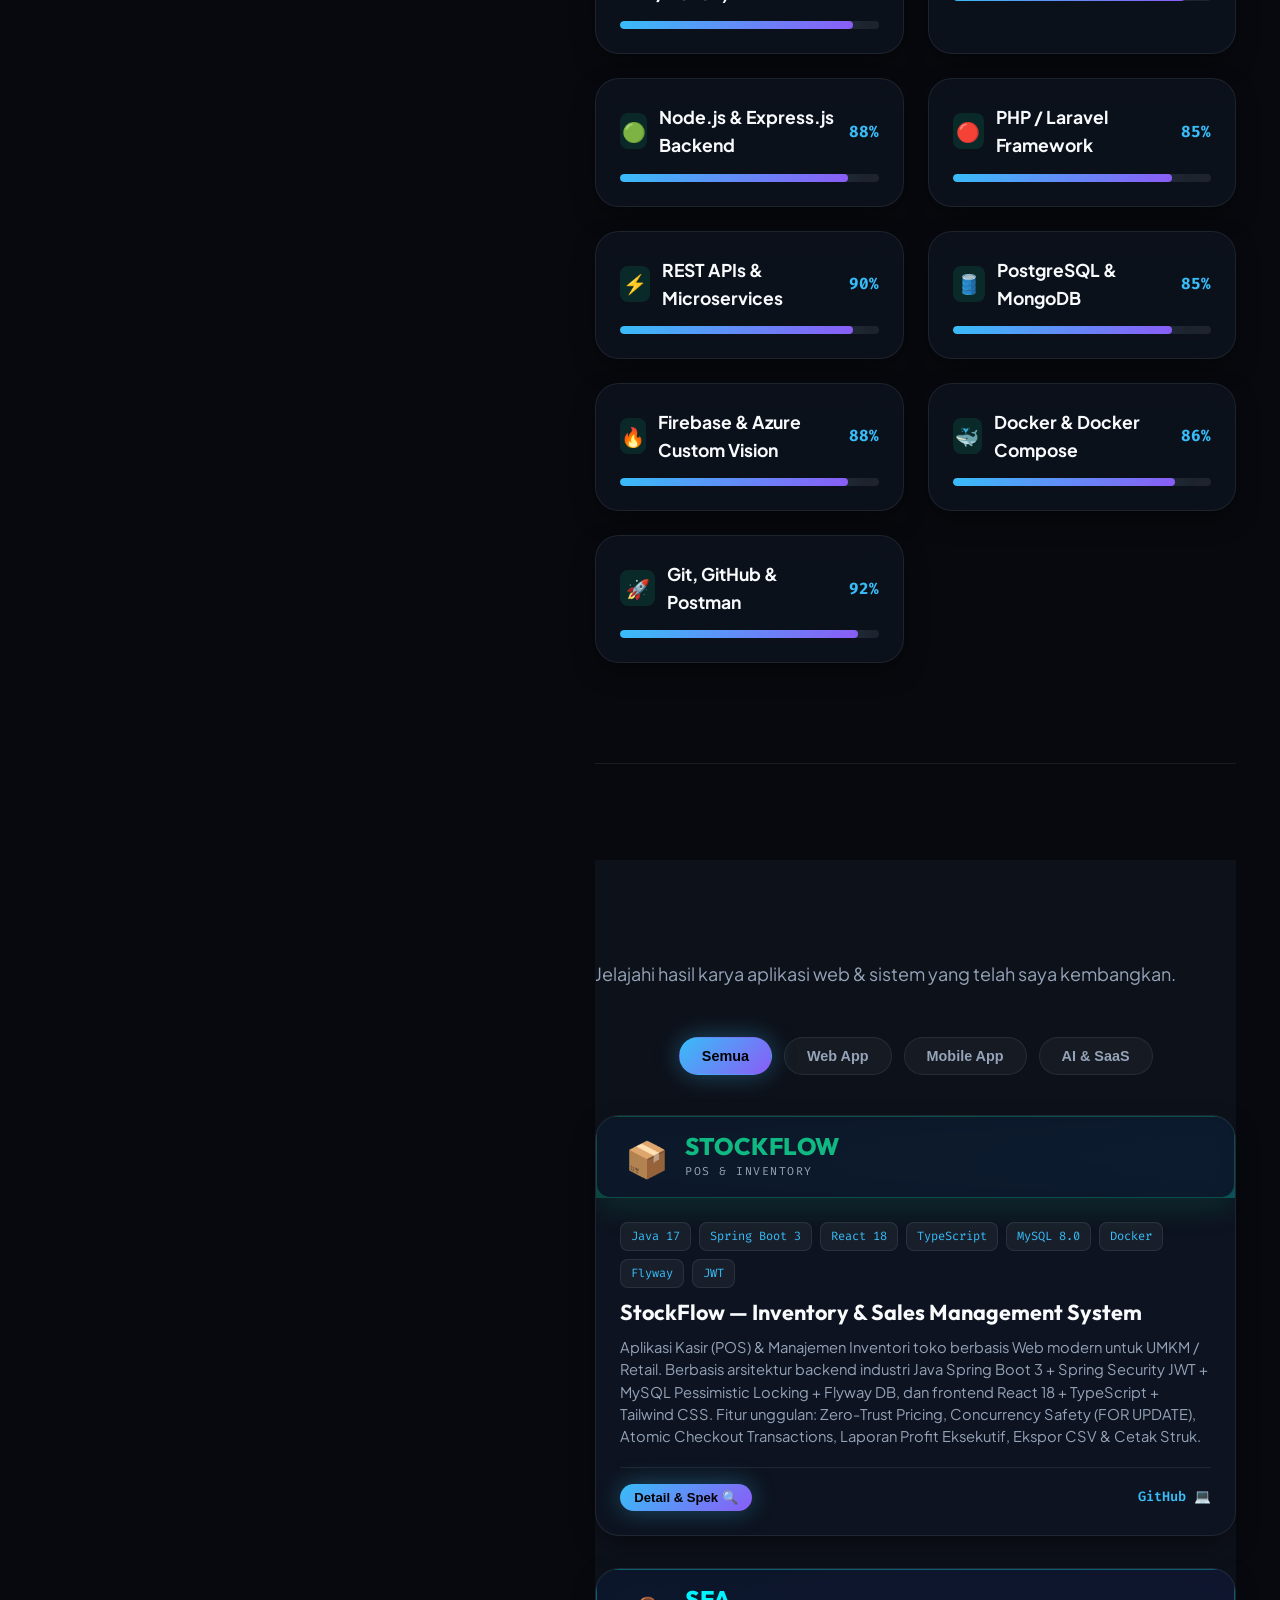
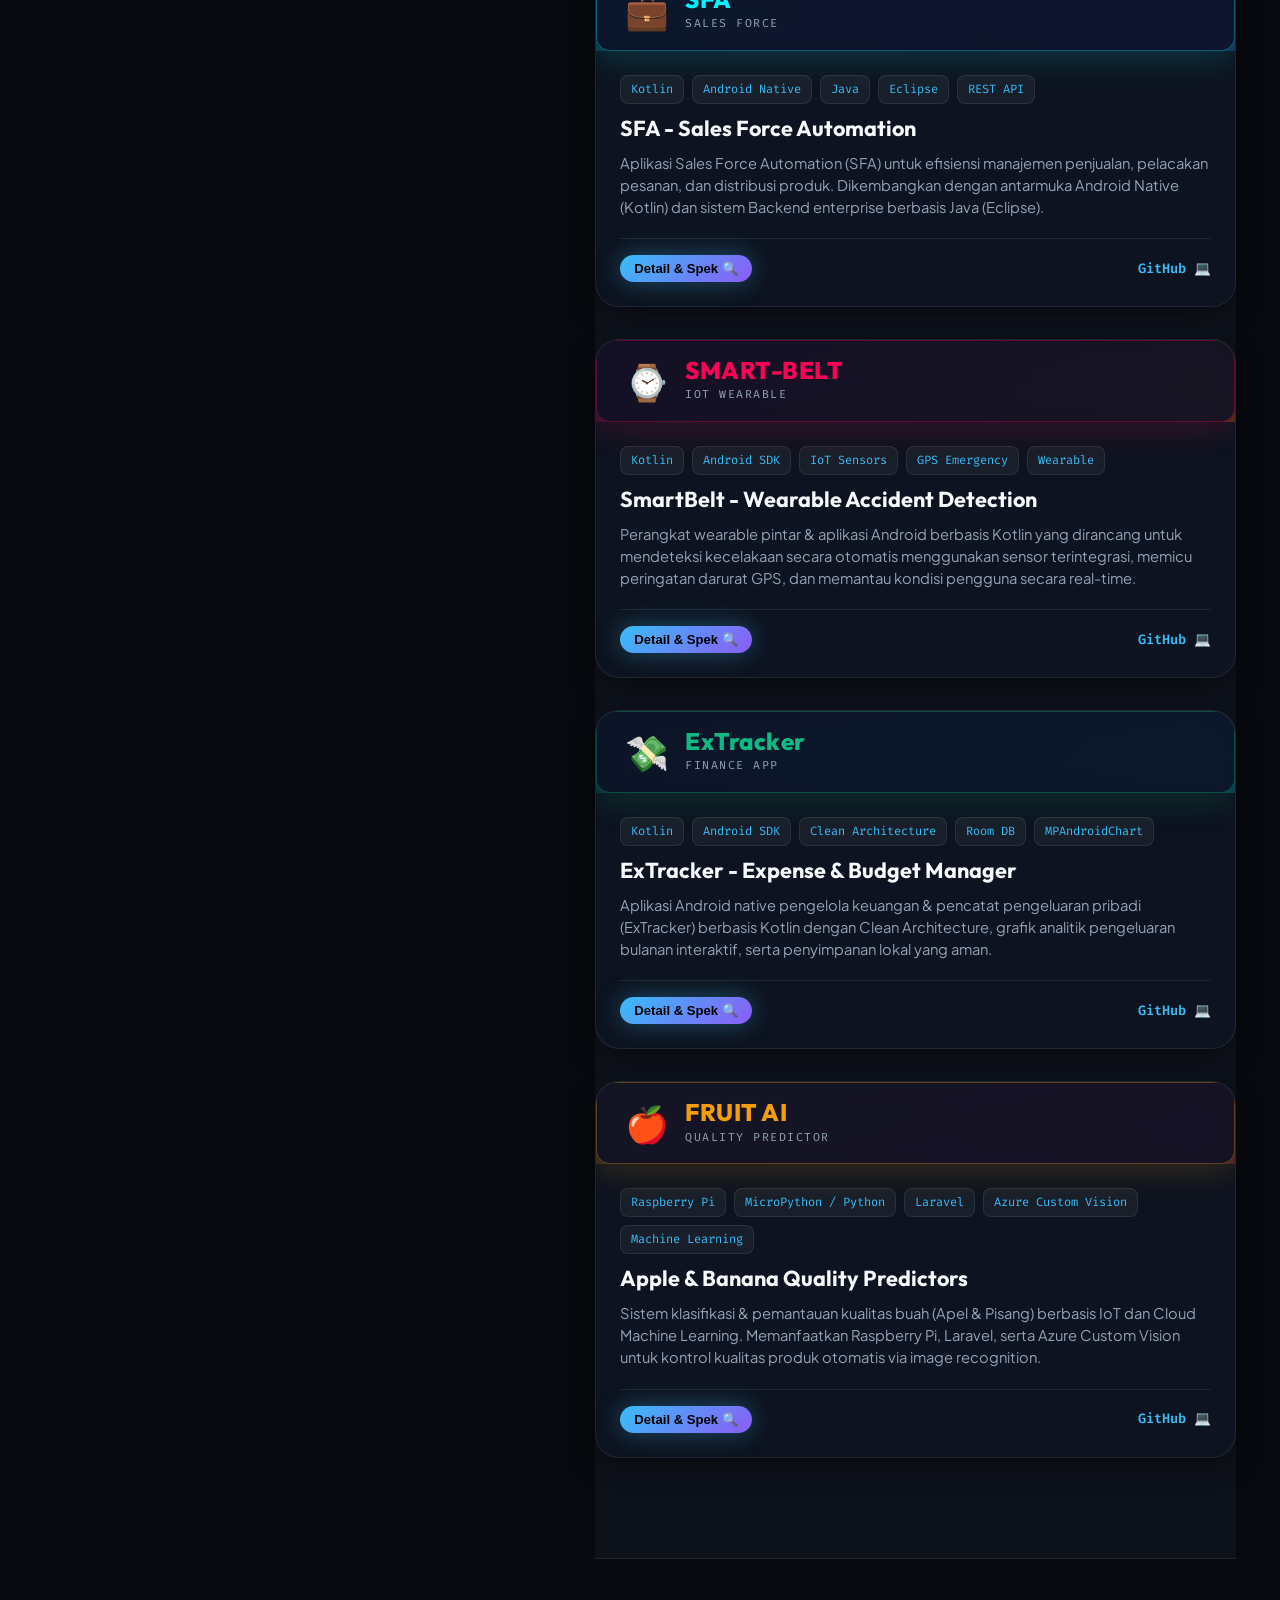
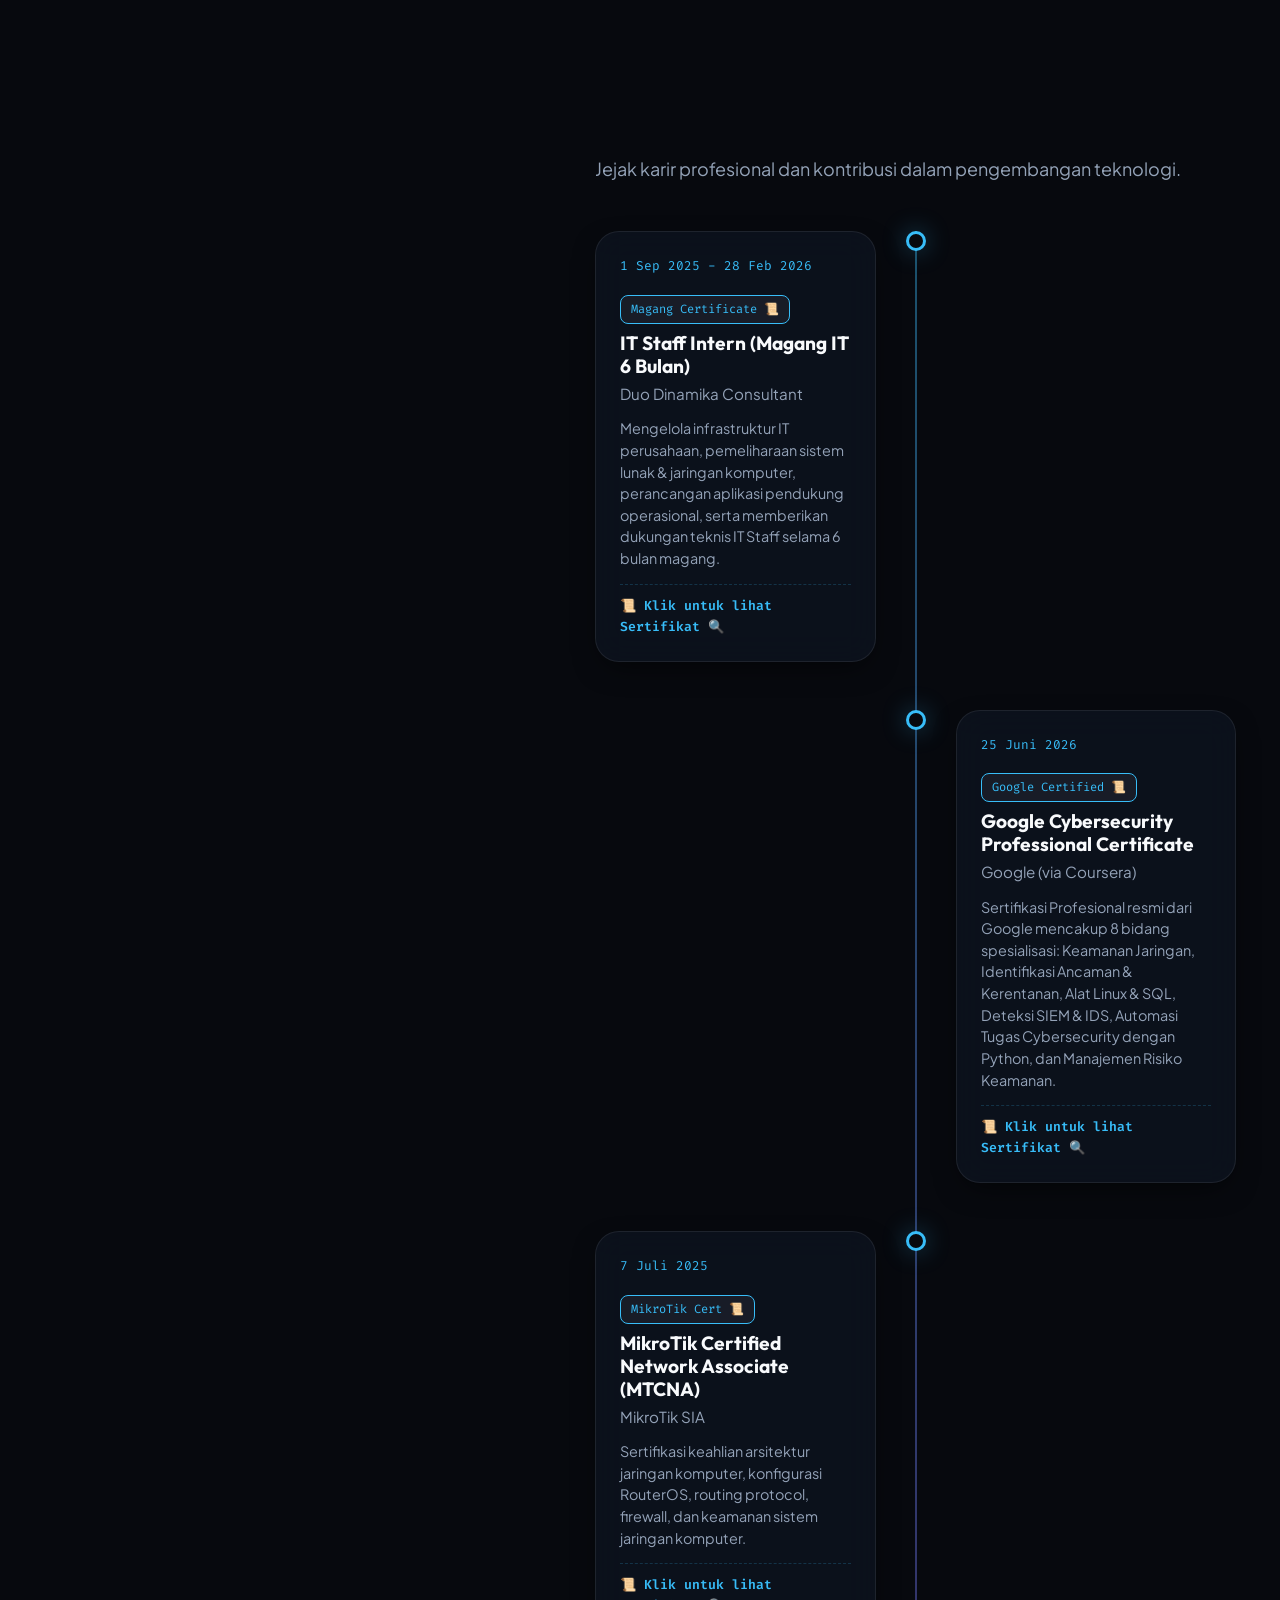
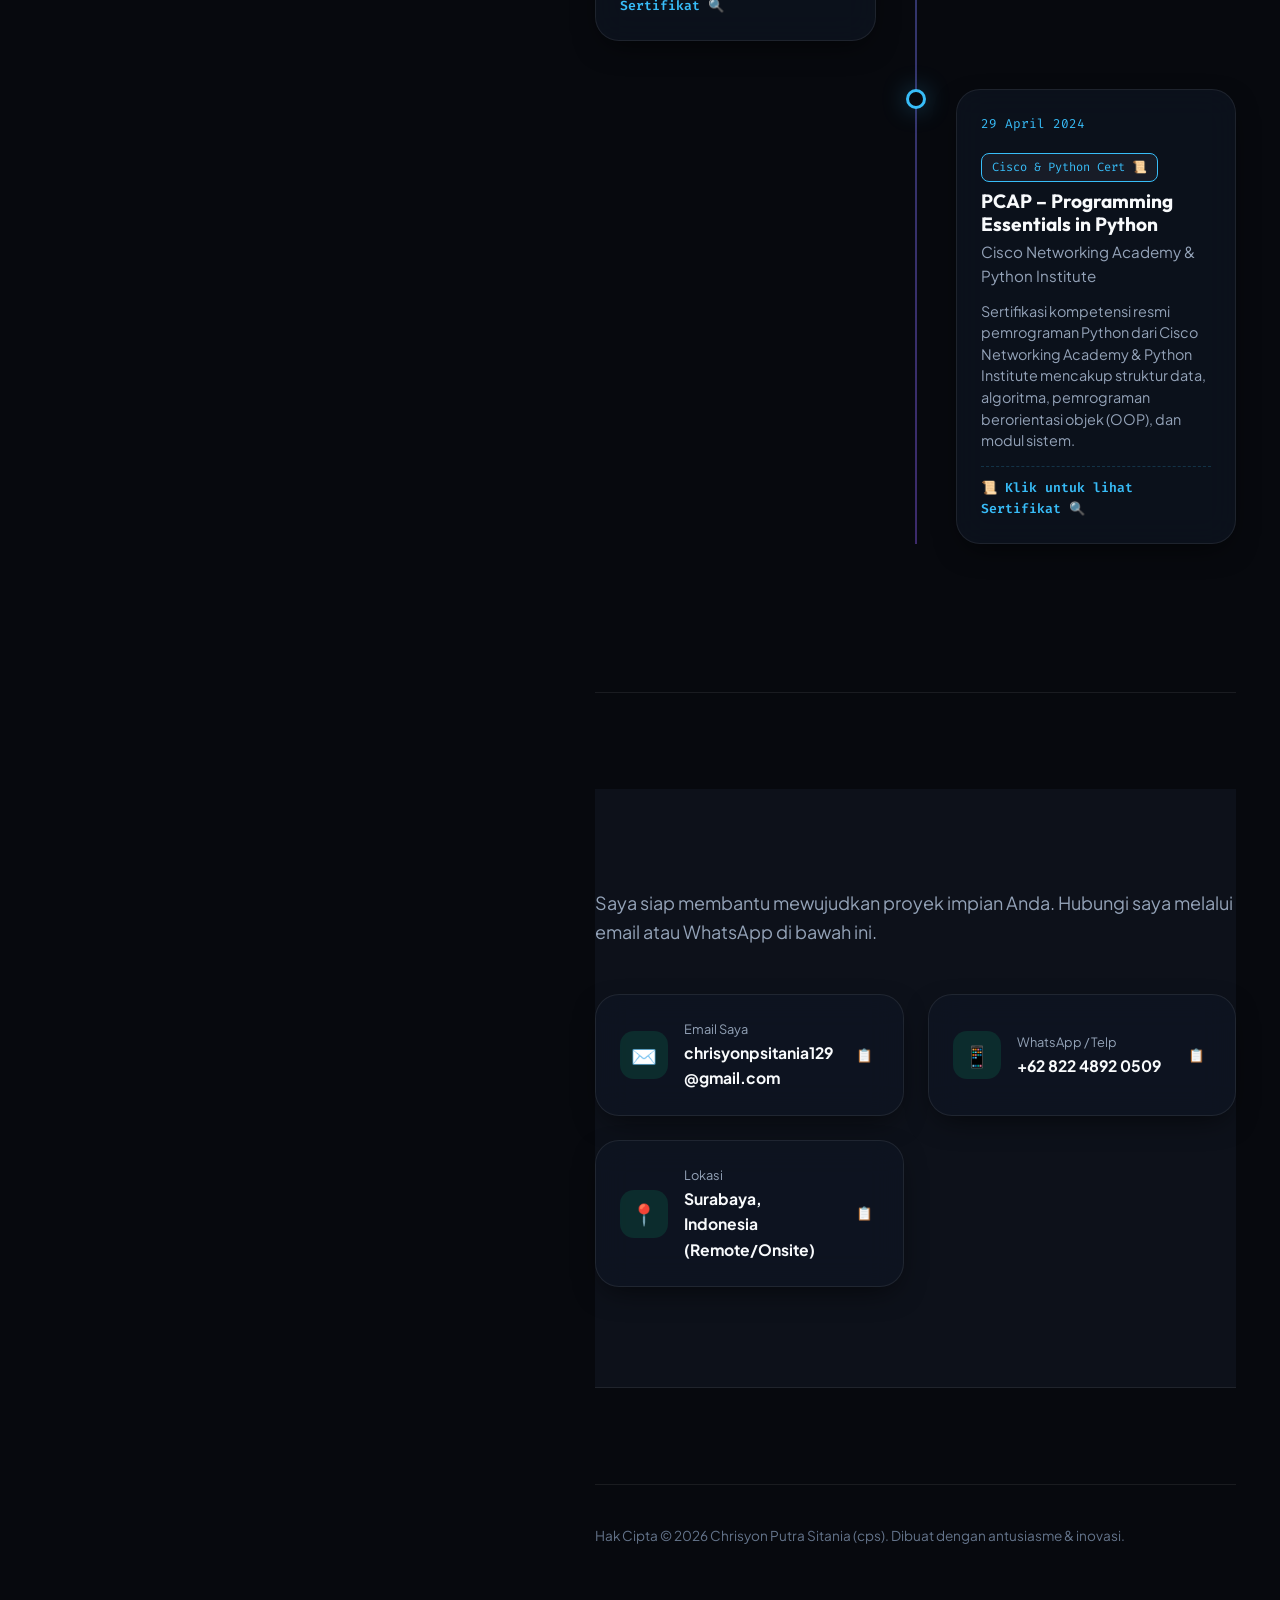
==== commit 1e104da3: "feat: Transform portfolio architecture to Brittany Chiang split-screen layout" ====
--- a/index.html
+++ b/index.html
@@ -16,299 +16,235 @@
 </head>
 <body>
 
+  <!-- Dynamic Mouse Spotlight Overlay (Brittany Chiang Signature) -->
+  <div class="spotlight-overlay" id="spotlight"></div>
+
   <!-- Interactive Particle Background Canvas -->
   <canvas id="particle-canvas"></canvas>
 
-  <!-- 1. NAVIGATION HEADER -->
-  <header class="header" id="header">
-    <div class="container">
-      <a href="#home" class="logo">
-        <span class="logo-badge">CPS</span>
-        <span>cps<span style="color: var(--accent-cyan);">.dev</span></span>
-      </a>
-
-      <nav>
-        <ul class="nav-menu" id="nav-menu">
-          <li><a href="#home" class="nav-link active" data-i18n="navHome">Beranda</a></li>
-          <li><a href="#about" class="nav-link" data-i18n="navAbout">Tentang</a></li>
-          <li><a href="#skills" class="nav-link" data-i18n="navSkills">Keahlian</a></li>
-          <li><a href="#projects" class="nav-link" data-i18n="navProjects">Proyek</a></li>
-          <li><a href="#experience" class="nav-link" data-i18n="navExperience">Pengalaman</a></li>
-          <li><a href="#contact" class="nav-link" data-i18n="navContact">Kontak</a></li>
-        </ul>
-      </nav>
-
-      <div class="nav-controls">
-        <button class="lang-btn" id="lang-toggle" onclick="toggleLanguage()" aria-label="Switch Language">🌐 ID</button>
-        <button class="theme-btn" id="theme-toggle" onclick="toggleTheme()" aria-label="Toggle Theme">
-          <span id="theme-icon">🌙</span>
-        </button>
-        <button class="mobile-toggle" id="mobile-toggle" aria-label="Open Navigation Menu">☰</button>
+  <div class="brittany-layout container">
+    <!-- 1. FIXED LEFT SIDEBAR (Desktop) -->
+    <header class="left-sidebar">
+      <div class="sidebar-top">
+        <div class="sidebar-profile">
+          <div class="avatar-ring-sm">
+            <img src="assets/images/avatar.png" alt="Chrisyon Putra Sitania" class="sidebar-avatar-img" />
+          </div>
+          <a href="#about" class="sidebar-name-link">
+            <h1 class="sidebar-name">Chrisyon Putra Sitania</h1>
+          </a>
+          <h2 class="sidebar-role">Android, Full-Stack & IoT Engineer</h2>
+          <p class="sidebar-bio" data-i18n="heroBio">
+            Software Engineer berpengalaman dalam membangun aplikasi Android berbasis Kotlin, sistem IoT (Python & MicroPython), serta arsitektur Backend & Web yang handal.
+          </p>
+        </div>
+
+        <nav class="sidebar-nav" aria-label="In-page jump links">
+          <ul>
+            <li>
+              <a href="#about" class="sidebar-link active">
+                <span class="nav-indicator"></span>
+                <span class="nav-label" data-i18n="navAbout">TENTANG</span>
+              </a>
+            </li>
+            <li>
+              <a href="#skills" class="sidebar-link">
+                <span class="nav-indicator"></span>
+                <span class="nav-label" data-i18n="navSkills">KEAHLIAN</span>
+              </a>
+            </li>
+            <li>
+              <a href="#projects" class="sidebar-link">
+                <span class="nav-indicator"></span>
+                <span class="nav-label" data-i18n="navProjects">PROYEK</span>
+              </a>
+            </li>
+            <li>
+              <a href="#experience" class="sidebar-link">
+                <span class="nav-indicator"></span>
+                <span class="nav-label" data-i18n="navExperience">PENGALAMAN</span>
+              </a>
+            </li>
+            <li>
+              <a href="#contact" class="sidebar-link">
+                <span class="nav-indicator"></span>
+                <span class="nav-label" data-i18n="navContact">KONTAK</span>
+              </a>
+            </li>
+          </ul>
+        </nav>
       </div>
-    </div>
-  </header>
-
-  <main>
-    <!-- 2. HERO SECTION -->
-    <section class="hero" id="home">
-      <!-- Ambient Glow Spotlights & Tech Grid Layer -->
-      <div class="hero-glow-orb orb-1"></div>
-      <div class="hero-glow-orb orb-2"></div>
-      <div class="hero-grid-pattern"></div>
-
-      <div class="container hero-grid">
-        <div class="hero-content">
-          <div class="hero-badge">
-            <span class="status-dot"></span>
-            <span data-i18n="statusAvailable">Tersedia untuk Project & Hire</span>
-          </div>
-
-          <h1 class="hero-title">
-            <span data-i18n="heroGreeting">Halo, Saya</span> <br />
-            <span class="gradient-text">Chrisyon Putra Sitania</span>
-          </h1>
-
-          <div class="typing-container">
-            <span data-i18n="heroRolePrefix">Spesialisasi </span>&nbsp;<span id="typing-text"></span><span class="typing-cursor"></span>
-          </div>
-
-          <p class="hero-description" data-i18n="heroBio">
-            Full-Stack, Android & IoT Engineer berpengalaman dalam membangun aplikasi Android berbasis Kotlin, solusi IoT dengan Python & MicroPython, serta sistem Backend & Web yang handal.
+
+      <div class="sidebar-bottom">
+        <div class="social-links-side">
+          <a href="https://github.com/Chrisyon" target="_blank" class="social-icon" aria-label="GitHub" title="GitHub">
+            <svg width="20" height="20" fill="currentColor" viewBox="0 0 24 24"><path d="M12 0C5.37 0 0 5.37 0 12c0 5.31 3.435 9.795 8.205 11.385.6.105.825-.255.825-.57 0-.285-.015-1.23-.015-2.235-3.015.555-3.795-.735-4.035-1.41-.135-.345-.72-1.41-1.23-1.695-.42-.225-1.02-.78-.015-.795.945-.015 1.62.87 1.845 1.23 1.08 1.815 2.805 1.305 3.495.99.105-.78.42-1.305.765-1.605-2.67-.3-5.46-1.335-5.46-5.925 0-1.305.465-2.385 1.23-3.225-.12-.3-.54-1.53.12-3.18 0 0 1.005-.315 3.3 1.23.96-.27 1.98-.405 3-.405s2.04.135 3 .405c2.295-1.56 3.3-1.23 3.3-1.23.66 1.65.24 2.88.12 3.18.765.84 1.23 1.905 1.23 3.225 0 4.605-2.805 5.625-5.475 5.925.435.375.81 1.095.81 2.22 0 1.605-.015 2.895-.015 3.3 0 .315.225.69.825.57A12.02 12.02 0 0024 12c0-6.63-5.37-12-12-12z"/></svg>
+          </a>
+          <a href="https://www.linkedin.com/in/chrisyonpsitania/" target="_blank" class="social-icon" aria-label="LinkedIn" title="LinkedIn">
+            <svg width="20" height="20" fill="currentColor" viewBox="0 0 24 24"><path d="M19 0h-14c-2.761 0-5 2.239-5 5v14c0 2.761 2.239 5 5 5h14c2.762 0 5-2.239 5-5v-14c0-2.761-2.238-5-5-5zm-11 19h-3v-11h3v11zm-1.5-12.268c-.966 0-1.75-.79-1.75-1.764s.784-1.764 1.75-1.764 1.75.79 1.75 1.764-.783 1.764-1.75 1.764zm13.5 12.268h-3v-5.604c0-3.368-4-3.113-4 0v5.604h-3v-11h3v1.765c1.396-2.586 7-2.777 7 2.476v6.759z"/></svg>
+          </a>
+          <a href="https://www.instagram.com/chrisyonptra/" target="_blank" class="social-icon" aria-label="Instagram" title="Instagram">
+            <svg width="20" height="20" fill="currentColor" viewBox="0 0 24 24"><path d="M12 2.163c3.204 0 3.584.012 4.85.07 3.252.148 4.771 1.691 4.919 4.919.058 1.265.069 1.645.069 4.849 0 3.205-.012 3.584-.069 4.849-.149 3.225-1.664 4.771-4.919 4.919-1.266.058-1.644.07-4.85.07-3.204 0-3.584-.012-4.849-.07-3.26-.149-4.771-1.699-4.919-4.92-.058-1.265-.07-1.644-.07-4.849 0-3.204.013-3.583.07-4.849.149-3.227 1.664-4.771 4.919-4.919 1.266-.057 1.645-.069 4.849-.069zm0-2.163c-3.259 0-3.667.014-4.947.072-4.358.2-6.78 2.618-6.98 6.98-.059 1.281-.073 1.689-.073 4.948 0 3.259.014 3.668.072 4.948.2 4.358 2.618 6.78 6.98 6.98 1.281.058 1.689.072 4.948.072 3.259 0 3.668-.014 4.948-.072 4.354-.2 6.782-2.618 6.979-6.98.059-1.28.073-1.689.073-4.948 0-3.259-.014-3.667-.072-4.947-.196-4.354-2.617-6.78-6.979-6.98-1.281-.059-1.69-.073-4.949-.073zm0 5.838c-3.403 0-6.162 2.759-6.162 6.162s2.759 6.163 6.162 6.163 6.162-2.759 6.162-6.163c0-3.403-2.759-6.162-6.162-6.162zm0 10.162c-2.209 0-4-1.79-4-4 0-2.209 1.791-4 4-4s4 1.791 4 4c0 2.21-1.791 4-4 4zm6.406-11.845c-.796 0-1.441.645-1.441 1.44s.645 1.44 1.441 1.44c.795 0 1.439-.645 1.439-1.44s-.644-1.44-1.439-1.44z"/></svg>
+          </a>
+        </div>
+
+        <div class="controls-side">
+          <button class="lang-btn" id="lang-toggle" onclick="toggleLanguage()" aria-label="Switch Language">🌐 ID</button>
+          <button class="theme-btn" id="theme-toggle" onclick="toggleTheme()" aria-label="Toggle Theme">
+            <span id="theme-icon">🌙</span>
+          </button>
+        </div>
+      </div>
+    </header>
+
+    <!-- 2. SCROLLABLE RIGHT CONTENT AREA -->
+    <main class="right-content">
+      
+      <!-- ABOUT SECTION -->
+      <section id="about" class="content-section">
+        <div class="sticky-section-header">
+          <h2 data-i18n="navAbout">TENTANG SAYA</h2>
+        </div>
+        <div class="section-body">
+          <p class="section-lead-text" data-i18n="aboutDesc">
+            Saya adalah seorang Software Engineer (Android, Full-Stack & IoT) yang berpengalaman dalam pembuatan aplikasi Android berbasis Kotlin, sistem IoT dengan Python & MicroPython, arsitektur Backend Java Spring Boot, serta Web modern yang scalable.
           </p>
 
-          <div class="hero-actions">
-            <a href="#projects" class="btn btn-primary shimmer-effect" data-i18n="btnViewProjects">Lihat Proyek</a>
-            <a href="#contact" class="btn btn-secondary" data-i18n="btnContactMe">Hubungi Saya</a>
-          </div>
-
-          <div class="social-links">
-            <a href="https://github.com/Chrisyon" target="_blank" class="social-icon" aria-label="GitHub">
-              <svg width="20" height="20" fill="currentColor" viewBox="0 0 24 24"><path d="M12 0C5.37 0 0 5.37 0 12c0 5.31 3.435 9.795 8.205 11.385.6.105.825-.255.825-.57 0-.285-.015-1.23-.015-2.235-3.015.555-3.795-.735-4.035-1.41-.135-.345-.72-1.41-1.23-1.695-.42-.225-1.02-.78-.015-.795.945-.015 1.62.87 1.845 1.23 1.08 1.815 2.805 1.305 3.495.99.105-.78.42-1.305.765-1.605-2.67-.3-5.46-1.335-5.46-5.925 0-1.305.465-2.385 1.23-3.225-.12-.3-.54-1.53.12-3.18 0 0 1.005-.315 3.3 1.23.96-.27 1.98-.405 3-.405s2.04.135 3 .405c2.295-1.56 3.3-1.23 3.3-1.23.66 1.65.24 2.88.12 3.18.765.84 1.23 1.905 1.23 3.225 0 4.605-2.805 5.625-5.475 5.925.435.375.81 1.095.81 2.22 0 1.605-.015 2.895-.015 3.3 0 .315.225.69.825.57A12.02 12.02 0 0024 12c0-6.63-5.37-12-12-12z"/></svg>
-            </a>
-            <a href="https://www.linkedin.com/in/chrisyonpsitania/" target="_blank" class="social-icon" aria-label="LinkedIn">
-              <svg width="20" height="20" fill="currentColor" viewBox="0 0 24 24"><path d="M19 0h-14c-2.761 0-5 2.239-5 5v14c0 2.761 2.239 5 5 5h14c2.762 0 5-2.239 5-5v-14c0-2.761-2.238-5-5-5zm-11 19h-3v-11h3v11zm-1.5-12.268c-.966 0-1.75-.79-1.75-1.764s.784-1.764 1.75-1.764 1.75.79 1.75 1.764-.783 1.764-1.75 1.764zm13.5 12.268h-3v-5.604c0-3.368-4-3.113-4 0v5.604h-3v-11h3v1.765c1.396-2.586 7-2.777 7 2.476v6.759z"/></svg>
-            </a>
-            <a href="https://www.instagram.com/chrisyonptra/" target="_blank" class="social-icon" aria-label="Instagram">
-              <svg width="20" height="20" fill="currentColor" viewBox="0 0 24 24"><path d="M12 2.163c3.204 0 3.584.012 4.85.07 3.252.148 4.771 1.691 4.919 4.919.058 1.265.069 1.645.069 4.849 0 3.205-.012 3.584-.069 4.849-.149 3.225-1.664 4.771-4.919 4.919-1.266.058-1.644.07-4.85.07-3.204 0-3.584-.012-4.849-.07-3.26-.149-4.771-1.699-4.919-4.92-.058-1.265-.07-1.644-.07-4.849 0-3.204.013-3.583.07-4.849.149-3.227 1.664-4.771 4.919-4.919 1.266-.057 1.645-.069 4.849-.069zm0-2.163c-3.259 0-3.667.014-4.947.072-4.358.2-6.78 2.618-6.98 6.98-.059 1.281-.073 1.689-.073 4.948 0 3.259.014 3.668.072 4.948.2 4.358 2.618 6.78 6.98 6.98 1.281.058 1.689.072 4.948.072 3.259 0 3.668-.014 4.948-.072 4.354-.2 6.782-2.618 6.979-6.98.059-1.28.073-1.689.073-4.948 0-3.259-.014-3.667-.072-4.947-.196-4.354-2.617-6.78-6.979-6.98-1.281-.059-1.69-.073-4.949-.073zm0 5.838c-3.403 0-6.162 2.759-6.162 6.162s2.759 6.163 6.162 6.163 6.162-2.759 6.162-6.163c0-3.403-2.759-6.162-6.162-6.162zm0 10.162c-2.209 0-4-1.79-4-4 0-2.209 1.791-4 4-4s4 1.791 4 4c0 2.21-1.791 4-4 4zm6.406-11.845c-.796 0-1.441.645-1.441 1.44s.645 1.44 1.441 1.44c.795 0 1.439-.645 1.439-1.44s-.644-1.44-1.439-1.44z"/></svg>
-            </a>
-          </div>
-        </div>
-
-        <div class="avatar-container">
-          <div class="avatar-ring"></div>
-          <div class="avatar-wrapper">
-            <img src="assets/images/avatar.png" alt="Developer Avatar" class="avatar-img" />
-          </div>
-
-          <div class="floating-badge badge-1">
-            <div class="badge-icon">⚡</div>
-            <div class="badge-text">
-              <span data-i18n="badgeExp">Pengalaman</span>
-              <strong data-i18n="badgeYears">2+ Tahun</strong>
-            </div>
-          </div>
-
-          <div class="floating-badge badge-2">
-            <div class="badge-icon">🌟</div>
-            <div class="badge-text">
-              <span data-i18n="badgeSatisfaction">Kepuasan Klien</span>
-              <strong>99.8% Perfect</strong>
-            </div>
-          </div>
-        </div>
-      </div>
-    </section>
-
-    <!-- SECTION DIVIDER: ABOUT -->
-    <div class="section-divider">
-      <div class="section-divider-line">
-        <div class="section-divider-badge"><span class="dot"></span> TENTANG SAYA • ABOUT</div>
-      </div>
-    </div>
-
-    <!-- 3. ABOUT SECTION -->
-    <section id="about">
-      <div class="container">
-        <div class="text-center">
-          <span class="section-tag" data-i18n="sectionAboutTag">// TENTANG SAYA</span>
-          <h2 class="section-title" data-i18n="aboutTitle">Mengubah Ide Kompleks Menjadi Solusi Digital Berkelas</h2>
-          <p class="section-subtitle" data-i18n="aboutDesc">
-            Saya adalah seorang Software Engineer (Android, Full-Stack & IoT) yang berpengalaman dalam pembuatan aplikasi Android (Kotlin), sistem IoT (Python & MicroPython), arsitektur Backend, dan Web modern.
-          </p>
-        </div>
-
-        <div class="stats-grid">
-          <div class="glass-card stat-card">
-            <div class="stat-number gradient-text">10+</div>
-            <div class="stat-label" data-i18n="statProjects">Proyek Selesai</div>
-          </div>
-          <div class="glass-card stat-card">
-            <div class="stat-number gradient-text">10+</div>
-            <div class="stat-label" data-i18n="statClients">Klien Puas</div>
-          </div>
-          <div class="glass-card stat-card">
-            <div class="stat-number gradient-text">99%</div>
-            <div class="stat-label" data-i18n="statCommit">Kode Bersih & Scalable</div>
-          </div>
-          <div class="glass-card stat-card">
-            <div class="stat-number gradient-text">24/7</div>
-            <div class="stat-label">Support & Maintenance</div>
-          </div>
-        </div>
-      </div>
-    </section>
-
-    <!-- SECTION DIVIDER: SKILLS -->
-    <div class="section-divider">
-      <div class="section-divider-line">
-        <div class="section-divider-badge"><span class="dot"></span> KEAHLIAN • SKILLS</div>
-      </div>
-    </div>
-
-    <!-- 4. TECH STACK & SKILLS -->
-    <section id="skills">
-      <div class="container">
-        <div class="text-center">
-          <span class="section-tag" data-i18n="sectionSkillsTag">// STACK TEKNOLOGI</span>
-          <h2 class="section-title" data-i18n="skillsTitle">Keahlian & Toolkit Berkelas</h2>
-          <p class="section-subtitle" data-i18n="skillsSubtitle">Kombinasi teknologi modern yang saya kuasai untuk menghadirkan aplikasi Android (Kotlin), sistem Backend, dan Web berkualitas tinggi.</p>
-        </div>
-
-        <div class="skills-filter" id="skills-filter">
-          <button class="filter-btn active" data-filter="all" data-i18n="filterAll">Semua</button>
-          <button class="filter-btn" data-filter="mobile" data-i18n="filterMobile">Android & Mobile</button>
-          <button class="filter-btn" data-filter="frontend" data-i18n="filterFrontend">Web Frontend</button>
-          <button class="filter-btn" data-filter="backend" data-i18n="filterBackend">Backend & Database</button>
-          <button class="filter-btn" data-filter="iot" data-i18n="filterIoT">IoT & Hardware</button>
-          <button class="filter-btn" data-filter="devops" data-i18n="filterDevops">DevOps & Tools</button>
-        </div>
-
-        <div class="skills-grid" id="skills-grid">
-          <!-- Dynamically Rendered via main.js -->
-        </div>
-      </div>
-    </section>
-
-    <!-- SECTION DIVIDER: PROJECTS -->
-    <div class="section-divider">
-      <div class="section-divider-line">
-        <div class="section-divider-badge"><span class="dot"></span> PROYEK • PORTFOLIO</div>
-      </div>
-    </div>
-
-    <!-- 5. FEATURED PROJECTS SHOWCASE -->
-    <section id="projects">
-      <div class="container">
-        <div class="text-center">
-          <span class="section-tag" data-i18n="sectionProjectsTag">// PORTFOLIO SHOWCASE</span>
-          <h2 class="section-title" data-i18n="projectsTitle">Proyek Pilihan Terpopuler</h2>
-          <p class="section-subtitle" data-i18n="projectsSubtitle">Jelajahi hasil karya aplikasi web & sistem yang telah saya kembangkan.</p>
-        </div>
-
-        <div class="skills-filter" id="projects-filter">
-          <button class="filter-btn active" data-filter="all" data-i18n="filterAll">Semua</button>
-          <button class="filter-btn" data-filter="web" data-i18n="filterCategoryWeb">Web App</button>
-          <button class="filter-btn" data-filter="mobile" data-i18n="filterCategoryMobile">Mobile App</button>
-          <button class="filter-btn" data-filter="ai" data-i18n="filterCategoryAI">AI & SaaS</button>
-        </div>
-
-        <div class="projects-grid" id="projects-grid">
-          <!-- Dynamically Rendered via main.js -->
-        </div>
-      </div>
-    </section>
-
-    <!-- SECTION DIVIDER: EXPERIENCE -->
-    <div class="section-divider">
-      <div class="section-divider-line">
-        <div class="section-divider-badge"><span class="dot"></span> PERJALANAN KARIR • EXPERIENCE</div>
-      </div>
-    </div>
-
-    <!-- 6. EXPERIENCE TIMELINE -->
-    <section id="experience">
-      <div class="container">
-        <div class="text-center">
-          <span class="section-tag" data-i18n="sectionExperienceTag">// PERJALANAN KARIR</span>
-          <h2 class="section-title" data-i18n="expTitle">Pengalaman & Edukasi</h2>
-          <p class="section-subtitle" data-i18n="expSubtitle">Jejak karir profesional dan kontribusi dalam pengembangan teknologi.</p>
-        </div>
-
-        <div class="timeline" id="timeline-container">
-          <!-- Dynamically Rendered via main.js -->
-        </div>
-      </div>
-    </section>
-
-    <!-- SECTION DIVIDER: CONTACT -->
-    <div class="section-divider">
-      <div class="section-divider-line">
-        <div class="section-divider-badge"><span class="dot"></span> MARI BEKERJASAMA • CONTACT</div>
-      </div>
-    </div>
-
-    <!-- 7. CONTACT SECTION -->
-    <section id="contact">
-      <div class="container">
-        <div class="text-center">
-          <span class="section-tag" data-i18n="sectionContactTag">// MARI BEKERJASAMA</span>
-          <h2 class="section-title" data-i18n="contactTitle">Punya Ide Proyek Hebat?</h2>
+          <div class="stats-grid">
+            <div class="glass-card stat-card">
+              <div class="stat-number gradient-text">10+</div>
+              <div class="stat-label" data-i18n="statProjects">Proyek Selesai</div>
+            </div>
+            <div class="glass-card stat-card">
+              <div class="stat-number gradient-text">10+</div>
+              <div class="stat-label" data-i18n="statClients">Klien Puas</div>
+            </div>
+            <div class="glass-card stat-card">
+              <div class="stat-number gradient-text">99%</div>
+              <div class="stat-label" data-i18n="statCommit">Kode Bersih & Scalable</div>
+            </div>
+            <div class="glass-card stat-card">
+              <div class="stat-number gradient-text">24/7</div>
+              <div class="stat-label">Support & Maintenance</div>
+            </div>
+          </div>
+        </div>
+      </section>
+
+      <!-- SKILLS SECTION -->
+      <section id="skills" class="content-section">
+        <div class="sticky-section-header">
+          <h2 data-i18n="navSkills">STACK TEKNOLOGI</h2>
+        </div>
+        <div class="section-body">
+          <p class="section-subtitle" data-i18n="skillsSubtitle">Kombinasi teknologi modern yang saya kuasai untuk menghadirkan aplikasi Android, sistem Backend, dan Web berkualitas tinggi.</p>
+          
+          <div class="skills-filter" id="skills-filter">
+            <button class="filter-btn active" data-filter="all" data-i18n="filterAll">Semua</button>
+            <button class="filter-btn" data-filter="mobile" data-i18n="filterMobile">Android & Mobile</button>
+            <button class="filter-btn" data-filter="frontend" data-i18n="filterFrontend">Web Frontend</button>
+            <button class="filter-btn" data-filter="backend" data-i18n="filterBackend">Backend & Database</button>
+            <button class="filter-btn" data-filter="iot" data-i18n="filterIoT">IoT & Hardware</button>
+            <button class="filter-btn" data-filter="devops" data-i18n="filterDevops">DevOps & Tools</button>
+          </div>
+
+          <div class="skills-grid" id="skills-grid">
+            <!-- Dynamically Rendered via main.js -->
+          </div>
+        </div>
+      </section>
+
+      <!-- PROJECTS SECTION -->
+      <section id="projects" class="content-section">
+        <div class="sticky-section-header">
+          <h2 data-i18n="navProjects">PORTFOLIO PROYEK</h2>
+        </div>
+        <div class="section-body">
+          <p class="section-subtitle" data-i18n="projectsSubtitle">Jelajahi hasil karya aplikasi web, mobile, & sistem yang telah saya kembangkan.</p>
+
+          <div class="skills-filter" id="projects-filter">
+            <button class="filter-btn active" data-filter="all" data-i18n="filterAll">Semua</button>
+            <button class="filter-btn" data-filter="web" data-i18n="filterCategoryWeb">Web App</button>
+            <button class="filter-btn" data-filter="mobile" data-i18n="filterCategoryMobile">Mobile App</button>
+            <button class="filter-btn" data-filter="ai" data-i18n="filterCategoryAI">AI & SaaS</button>
+          </div>
+
+          <div class="projects-grid" id="projects-grid">
+            <!-- Dynamically Rendered via main.js -->
+          </div>
+        </div>
+      </section>
+
+      <!-- EXPERIENCE & CERTIFICATIONS SECTION -->
+      <section id="experience" class="content-section">
+        <div class="sticky-section-header">
+          <h2 data-i18n="navExperience">PENGALAMAN & SERTIFIKASI</h2>
+        </div>
+        <div class="section-body">
+          <p class="section-subtitle" data-i18n="expSubtitle">Jejak karir profesional dan lisensi sertifikasi resmi.</p>
+
+          <div class="timeline" id="timeline-container">
+            <!-- Dynamically Rendered via main.js -->
+          </div>
+        </div>
+      </section>
+
+      <!-- CONTACT SECTION -->
+      <section id="contact" class="content-section">
+        <div class="sticky-section-header">
+          <h2 data-i18n="navContact">HUBUNGI SAYA</h2>
+        </div>
+        <div class="section-body">
           <p class="section-subtitle" data-i18n="contactSubtitle">Saya siap membantu mewujudkan proyek impian Anda. Hubungi saya melalui email atau WhatsApp di bawah ini.</p>
-        </div>
-
-        <div class="contact-grid">
-          <div class="contact-info-list">
-            <a href="mailto:chrisyonpsitania129@gmail.com" class="glass-card info-item contact-card-link" style="text-decoration: none; color: inherit;">
-              <div class="info-icon">✉️</div>
-              <div class="info-text">
-                <span data-i18n="infoEmail">Email Saya</span>
-                <strong>chrisyonpsitania129@gmail.com</strong>
+
+          <div class="contact-grid">
+            <div class="contact-info-list">
+              <a href="mailto:chrisyonpsitania129@gmail.com" class="glass-card info-item contact-card-link" style="text-decoration: none; color: inherit;">
+                <div class="info-icon">✉️</div>
+                <div class="info-text">
+                  <span data-i18n="infoEmail">Email Saya</span>
+                  <strong>chrisyonpsitania129@gmail.com</strong>
+                </div>
+                <button class="quick-copy-btn" onclick="event.preventDefault(); copyToClipboard('chrisyonpsitania129@gmail.com')" title="Salin Email">📋</button>
+              </a>
+
+              <a href="https://wa.me/6282248920509" target="_blank" class="glass-card info-item contact-card-link" style="text-decoration: none; color: inherit;">
+                <div class="info-icon">📱</div>
+                <div class="info-text">
+                  <span data-i18n="infoPhone">WhatsApp / Telp</span>
+                  <strong>+62 822 4892 0509</strong>
+                </div>
+                <button class="quick-copy-btn" onclick="event.preventDefault(); copyToClipboard('+6282248920509')" title="Salin Nomor">📋</button>
+              </a>
+
+              <div class="glass-card info-item">
+                <div class="info-icon">📍</div>
+                <div class="info-text">
+                  <span data-i18n="infoLocation">Lokasi</span>
+                  <strong>Surabaya, Indonesia (Remote/Onsite)</strong>
+                </div>
+                <button class="quick-copy-btn" onclick="copyToClipboard('Surabaya, Indonesia (Remote/Onsite)')" title="Salin Lokasi">📋</button>
               </div>
-              <button class="quick-copy-btn" onclick="event.preventDefault(); copyToClipboard('chrisyonpsitania129@gmail.com')" title="Salin Email">📋</button>
-            </a>
-
-            <a href="https://wa.me/6282248920509" target="_blank" class="glass-card info-item contact-card-link" style="text-decoration: none; color: inherit;">
-              <div class="info-icon">📱</div>
-              <div class="info-text">
-                <span data-i18n="infoPhone">WhatsApp / Telp</span>
-                <strong>+62 822 4892 0509</strong>
-              </div>
-              <button class="quick-copy-btn" onclick="event.preventDefault(); copyToClipboard('+6282248920509')" title="Salin Nomor">📋</button>
-            </a>
-
-            <div class="glass-card info-item">
-              <div class="info-icon">📍</div>
-              <div class="info-text">
-                <span data-i18n="infoLocation">Lokasi</span>
-                <strong>Surabaya, Indonesia (Remote/Onsite)</strong>
-              </div>
-              <button class="quick-copy-btn" onclick="copyToClipboard('Surabaya, Indonesia (Remote/Onsite)')" title="Salin Lokasi">📋</button>
-            </div>
-          </div>
-        </div>
-      </div>
-    </section>
-  </main>
-
-  <!-- 9. FOOTER -->
-  <footer class="footer">
-    <div class="container footer-content">
-      <div class="logo">
-        <span class="logo-badge">CPS</span>
-        <span>cps<span style="color: var(--accent-cyan);">.dev</span></span>
-      </div>
-      <p style="color: var(--text-secondary); font-size: 0.9rem;" data-i18n="footerCopy">
-        Hak Cipta © 2026 Chrisyon Putra Sitania (cps). Dibuat dengan antusiasme & inovasi.
-      </p>
-    </div>
-  </footer>
+            </div>
+          </div>
+        </div>
+      </section>
+
+      <!-- FOOTER -->
+      <footer class="content-footer">
+        <p style="color: var(--text-muted); font-size: 0.85rem;" data-i18n="footerCopy">
+          Hak Cipta © 2026 Chrisyon Putra Sitania (cps). Terinspirasi dari Brittany Chiang & Dibuat dengan antusiasme.
+        </p>
+      </footer>
+    </main>
+  </div>
 
   <!-- Floating Elements -->
   <button class="back-to-top" id="back-to-top" aria-label="Back to top">↑</button>
   
   <div class="toast-container" id="toast-container"></div>
 
-  <!-- Project Detail Modal -->
+  <!-- Project & Certificate Detail Modal -->
   <div class="modal-overlay" id="project-modal">
     <div class="glass-card modal-container">
       <button class="modal-close" onclick="closeModal()">✕</button>
--- a/css/components.css
+++ b/css/components.css
@@ -1,133 +1,231 @@
 /* ==========================================================================
-   COMPONENT STYLES (Navbar, Hero, About, Projects, Timeline, Form, Toast)
+   BRITTANY CHIANG ARCHITECTURE LAYOUT (Fixed Sidebar + Scrollable Content)
    ========================================================================== */
-
-/* --------------------------------------------------------------------------
-   1. NAVIGATION HEADER
-   -------------------------------------------------------------------------- */
-.header {
+.spotlight-overlay {
   position: fixed;
-  top: 0;
-  left: 0;
+  inset: 0;
+  pointer-events: none;
+  z-index: 30;
+  transition: background 0.15s ease;
+  background: radial-gradient(600px circle at 0px 0px, rgba(56, 189, 248, 0.12), transparent 80%);
+}
+
+.brittany-layout {
+  display: flex;
+  flex-direction: column;
+  min-height: 100vh;
+  position: relative;
+  z-index: 2;
+}
+
+@media (min-width: 1024px) {
+  .brittany-layout {
+    flex-direction: row;
+    justify-content: space-between;
+    gap: 48px;
+  }
+
+  .left-sidebar {
+    position: sticky;
+    top: 0;
+    width: 44%;
+    max-height: 100vh;
+    height: 100vh;
+    display: flex;
+    flex-direction: column;
+    justify-content: space-between;
+    padding: 80px 0;
+    align-self: flex-start;
+  }
+
+  .right-content {
+    width: 56%;
+    padding: 80px 0;
+  }
+
+  .sticky-section-header {
+    display: none;
+  }
+}
+
+@media (max-width: 1023px) {
+  .left-sidebar {
+    padding: 60px 0 40px 0;
+  }
+
+  .right-content {
+    width: 100%;
+    padding-bottom: 60px;
+  }
+
+  .sticky-section-header {
+    position: sticky;
+    top: 0;
+    z-index: 20;
+    background: rgba(7, 9, 14, 0.85);
+    backdrop-filter: blur(12px);
+    -webkit-backdrop-filter: blur(12px);
+    padding: 16px 0;
+    margin-bottom: 24px;
+    border-bottom: 1px solid var(--card-border);
+  }
+
+  .sticky-section-header h2 {
+    font-size: 0.9rem;
+    font-family: var(--font-mono);
+    letter-spacing: 2px;
+    color: var(--accent-cyan);
+    text-transform: uppercase;
+  }
+
+  .sidebar-nav {
+    display: none;
+  }
+}
+
+/* Left Sidebar Profile */
+.sidebar-profile {
+  display: flex;
+  flex-direction: column;
+}
+
+.avatar-ring-sm {
+  width: 90px;
+  height: 90px;
+  border-radius: 50%;
+  padding: 3px;
+  background: var(--gradient-primary);
+  box-shadow: var(--glow-cyan);
+  margin-bottom: 24px;
+}
+
+.sidebar-avatar-img {
   width: 100%;
-  z-index: 1000;
-  padding: 20px 0;
-  transition: all var(--transition-normal);
-}
-
-.header.scrolled {
-  padding: 12px 0;
-  background: var(--glass-bg);
-  backdrop-filter: blur(20px);
-  -webkit-backdrop-filter: blur(20px);
-  border-bottom: 1px solid var(--card-border);
-  box-shadow: 0 10px 30px rgba(0, 0, 0, 0.4);
-}
-
-.header .container {
+  height: 100%;
+  border-radius: 50%;
+  object-fit: cover;
+  display: block;
+  background: var(--bg-secondary);
+}
+
+.sidebar-name-link {
+  text-decoration: none;
+  color: inherit;
+}
+
+.sidebar-name {
+  font-size: 2.6rem;
+  font-weight: 800;
+  letter-spacing: -1px;
+  color: var(--text-primary);
+  line-height: 1.1;
+  transition: color var(--transition-fast);
+}
+
+.sidebar-name-link:hover .sidebar-name {
+  color: var(--accent-cyan);
+}
+
+.sidebar-role {
+  font-size: 1.15rem;
+  font-weight: 600;
+  color: var(--accent-cyan);
+  margin-top: 10px;
+  margin-bottom: 18px;
+}
+
+.sidebar-bio {
+  font-size: 0.98rem;
+  color: var(--text-secondary);
+  line-height: 1.6;
+  max-width: 380px;
+}
+
+/* Brittany Line Nav Indicators */
+.sidebar-nav ul {
+  list-style: none;
+  display: flex;
+  flex-direction: column;
+  gap: 14px;
+  margin-top: 44px;
+}
+
+.sidebar-link {
+  display: inline-flex;
+  align-items: center;
+  gap: 16px;
+  text-decoration: none;
+  padding: 6px 0;
+  transition: all 0.25s cubic-bezier(0.4, 0, 0.2, 1);
+}
+
+.nav-indicator {
+  width: 32px;
+  height: 1px;
+  background-color: var(--text-muted);
+  transition: all 0.25s cubic-bezier(0.4, 0, 0.2, 1);
+  display: inline-block;
+}
+
+.nav-label {
+  font-size: 0.75rem;
+  font-weight: 700;
+  font-family: var(--font-mono);
+  letter-spacing: 2px;
+  color: var(--text-muted);
+  transition: color 0.25s cubic-bezier(0.4, 0, 0.2, 1);
+}
+
+.sidebar-link:hover .nav-indicator,
+.sidebar-link.active .nav-indicator {
+  width: 68px;
+  background-color: var(--accent-cyan);
+  box-shadow: 0 0 12px var(--accent-cyan);
+}
+
+.sidebar-link:hover .nav-label,
+.sidebar-link.active .nav-label {
+  color: var(--text-primary);
+}
+
+/* Sidebar Footer & Social Links */
+.sidebar-bottom {
   display: flex;
   align-items: center;
   justify-content: space-between;
-}
-
-.logo {
+  gap: 20px;
+  margin-top: 36px;
+  flex-wrap: wrap;
+}
+
+.social-links-side {
+  display: flex;
+  align-items: center;
+  gap: 16px;
+}
+
+.controls-side {
   display: flex;
   align-items: center;
   gap: 10px;
-  font-family: var(--font-heading);
-  font-size: 1.4rem;
-  font-weight: 800;
-  color: var(--text-primary);
-  text-decoration: none;
-}
-
-.logo-badge {
-  display: inline-flex;
-  align-items: center;
-  justify-content: center;
-  min-width: 42px;
-  height: 38px;
-  padding: 0 8px;
-  border-radius: var(--radius-md);
-  background: var(--gradient-primary);
-  color: #000;
-  font-weight: 900;
-  font-size: 0.95rem;
-  letter-spacing: 0.5px;
-  box-shadow: var(--glow-cyan);
-}
-
-.nav-menu {
-  display: flex;
-  align-items: center;
-  gap: 32px;
-  list-style: none;
-}
-
-.nav-link {
+}
+
+.content-section {
+  margin-bottom: 96px;
+  scroll-margin-top: 96px;
+}
+
+.section-lead-text {
+  font-size: 1.1rem;
   color: var(--text-secondary);
-  font-weight: 500;
-  font-size: 0.95rem;
-  text-decoration: none;
-  position: relative;
-  padding: 6px 0;
-  transition: color var(--transition-fast);
-}
-
-.nav-link:hover, .nav-link.active {
-  color: var(--accent-cyan);
-}
-
-.nav-link::after {
-  content: '';
-  position: absolute;
-  bottom: 0;
-  left: 0;
-  width: 0%;
-  height: 2px;
-  background: var(--gradient-primary);
-  transition: width var(--transition-fast);
-  border-radius: var(--radius-full);
-}
-
-.nav-link:hover::after, .nav-link.active::after {
-  width: 100%;
-}
-
-.nav-controls {
-  display: flex;
-  align-items: center;
-  gap: 12px;
-}
-
-.lang-btn, .theme-btn {
-  background: rgba(255, 255, 255, 0.05);
-  border: 1px solid var(--card-border);
-  color: var(--text-primary);
-  padding: 8px 14px;
-  border-radius: var(--radius-full);
-  font-size: 0.85rem;
-  font-weight: 600;
-  cursor: pointer;
-  display: flex;
-  align-items: center;
-  gap: 6px;
-  transition: all var(--transition-fast);
-}
-
-.lang-btn:hover, .theme-btn:hover {
-  border-color: var(--accent-cyan);
-  color: var(--accent-cyan);
-  background: rgba(0, 255, 157, 0.08);
-}
-
-.mobile-toggle {
-  display: none;
-  background: none;
-  border: none;
-  color: var(--text-primary);
-  font-size: 1.5rem;
-  cursor: pointer;
+  line-height: 1.7;
+  margin-bottom: 36px;
+}
+
+.content-footer {
+  padding-top: 40px;
+  border-top: 1px solid var(--card-border);
+  margin-top: 60px;
 }
 
 /* --------------------------------------------------------------------------
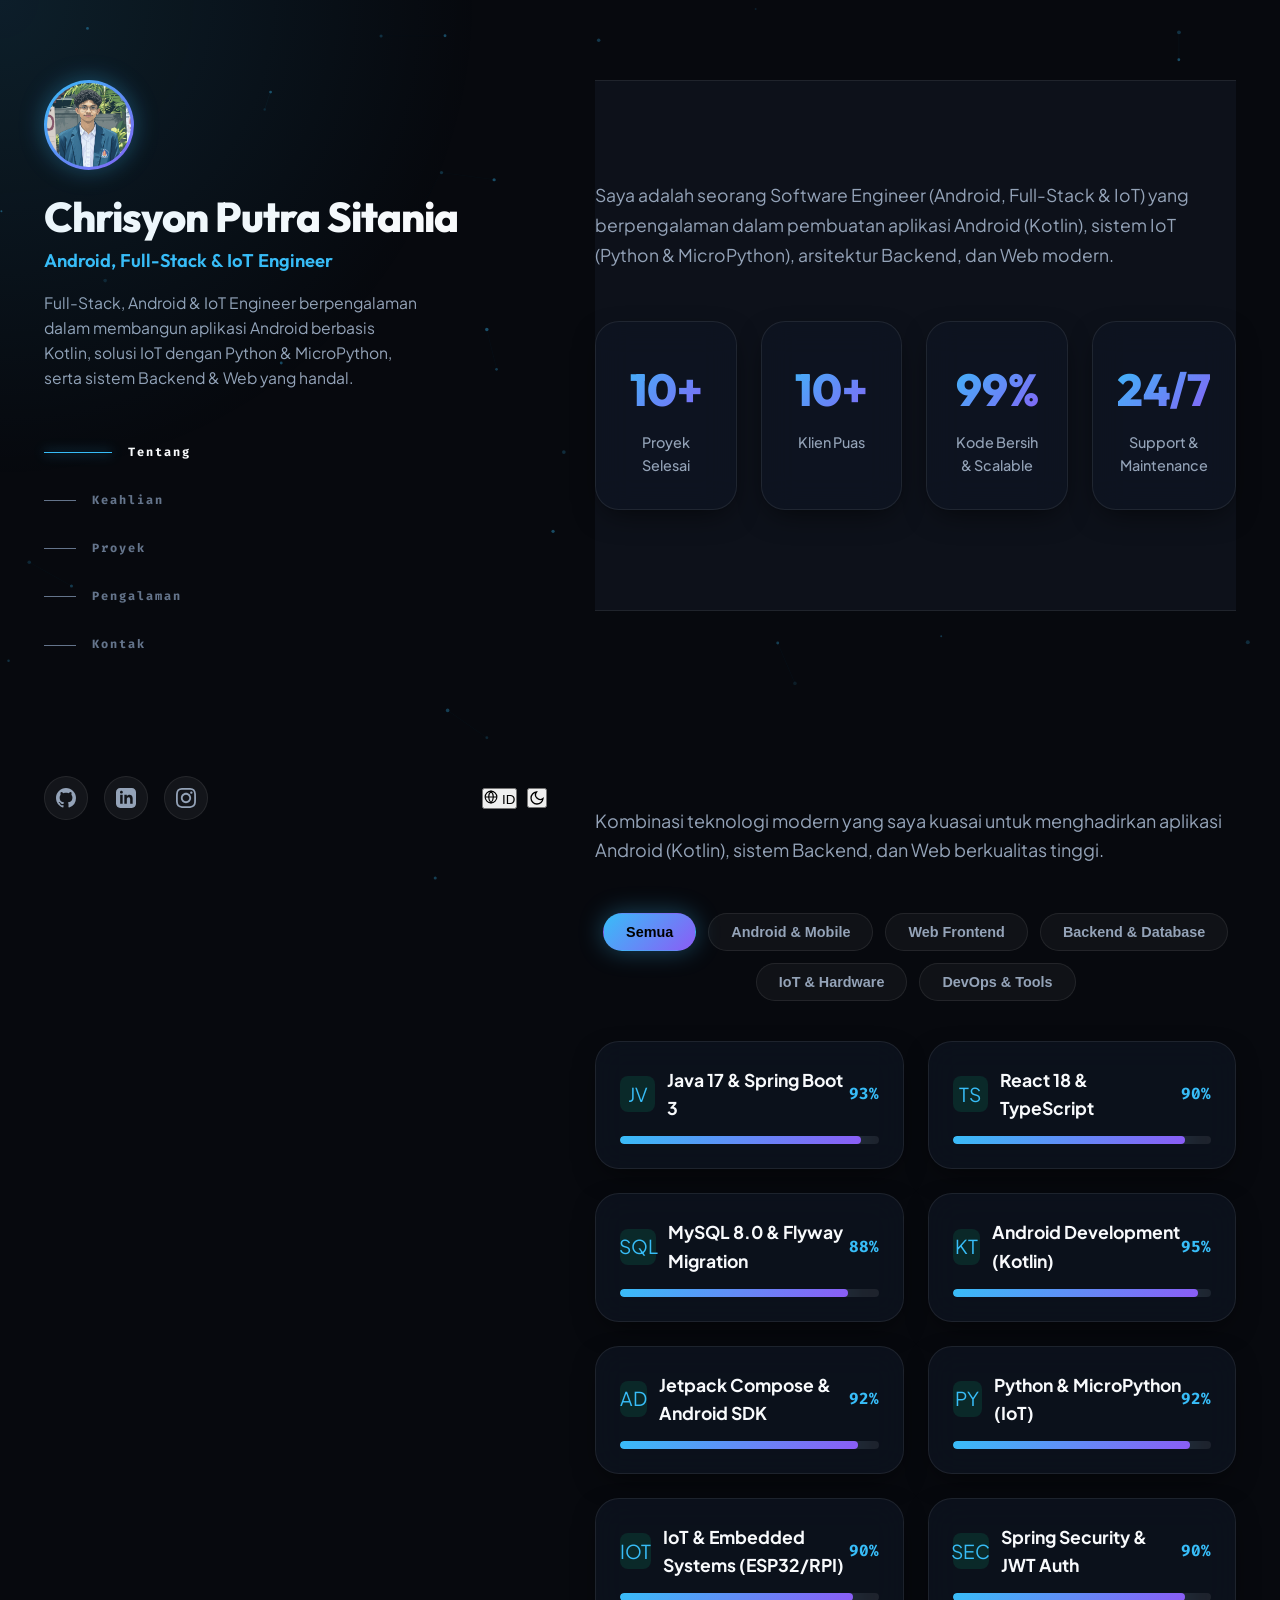
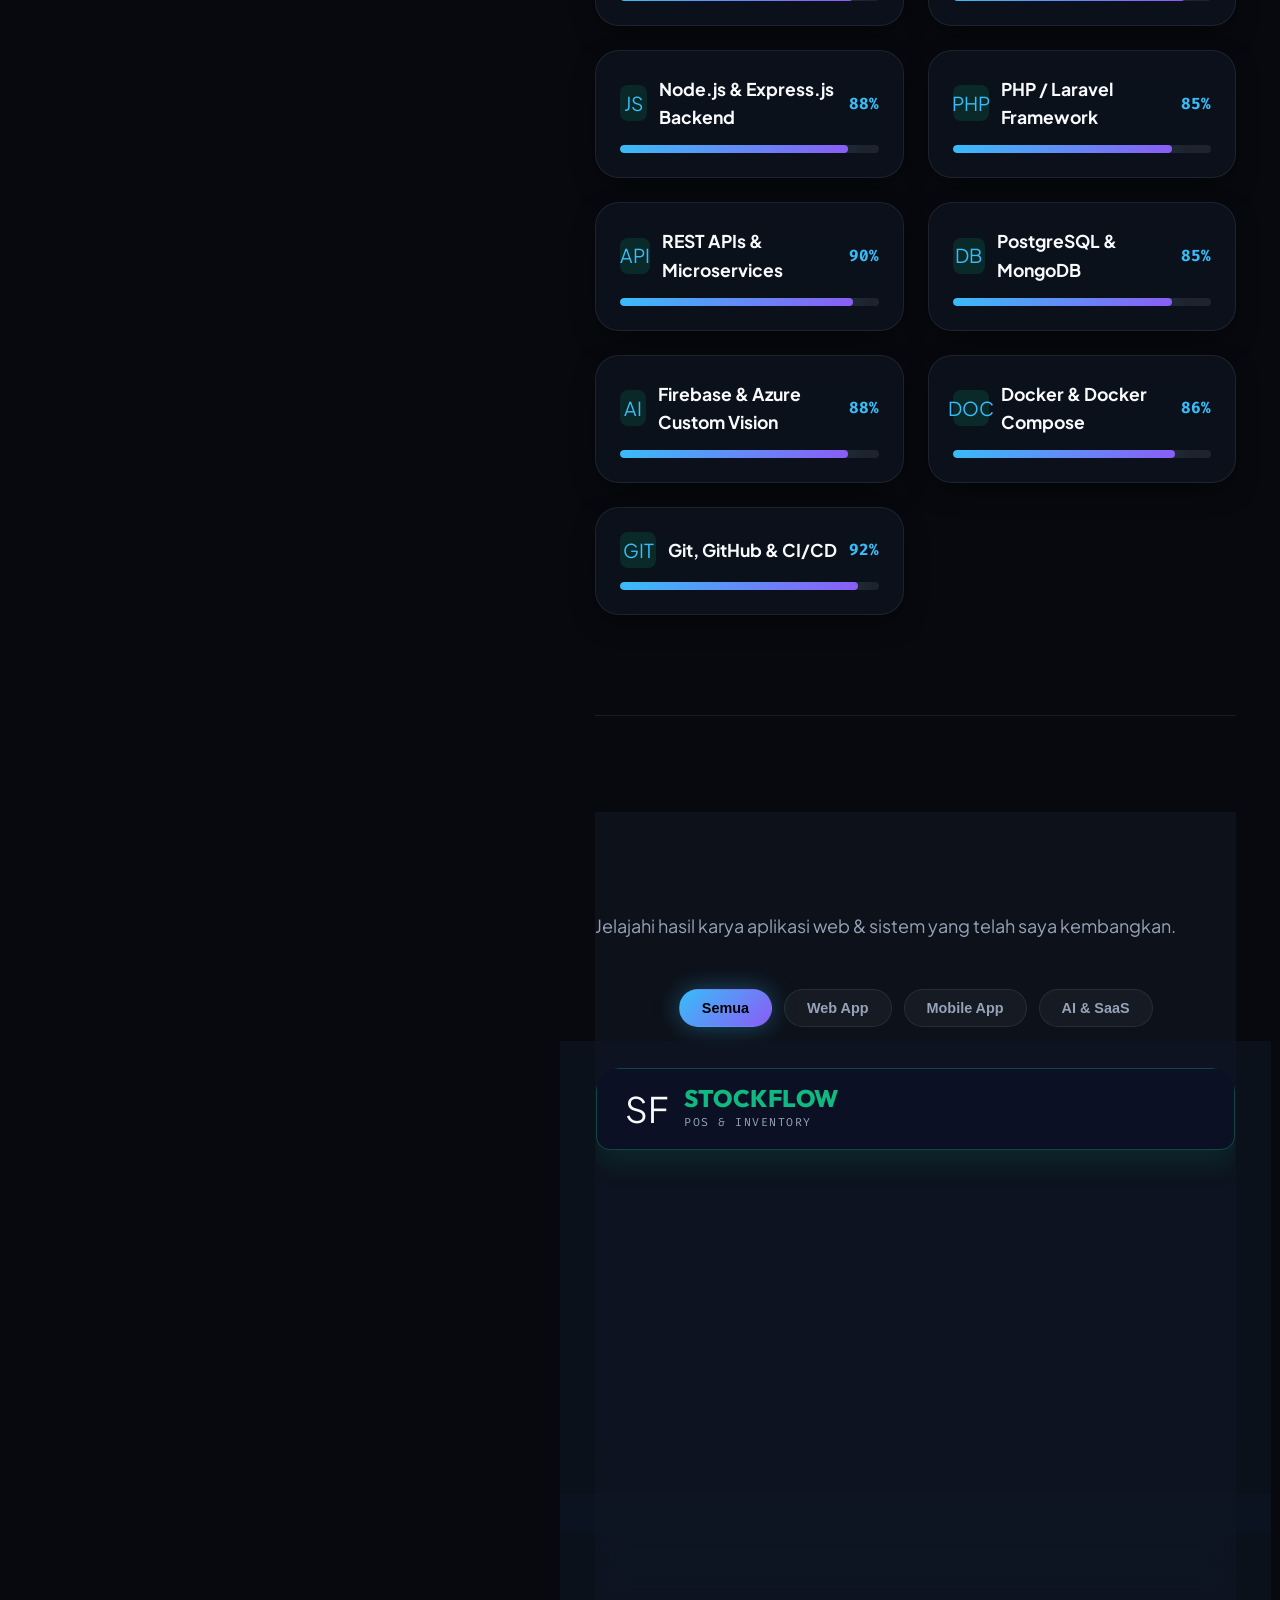
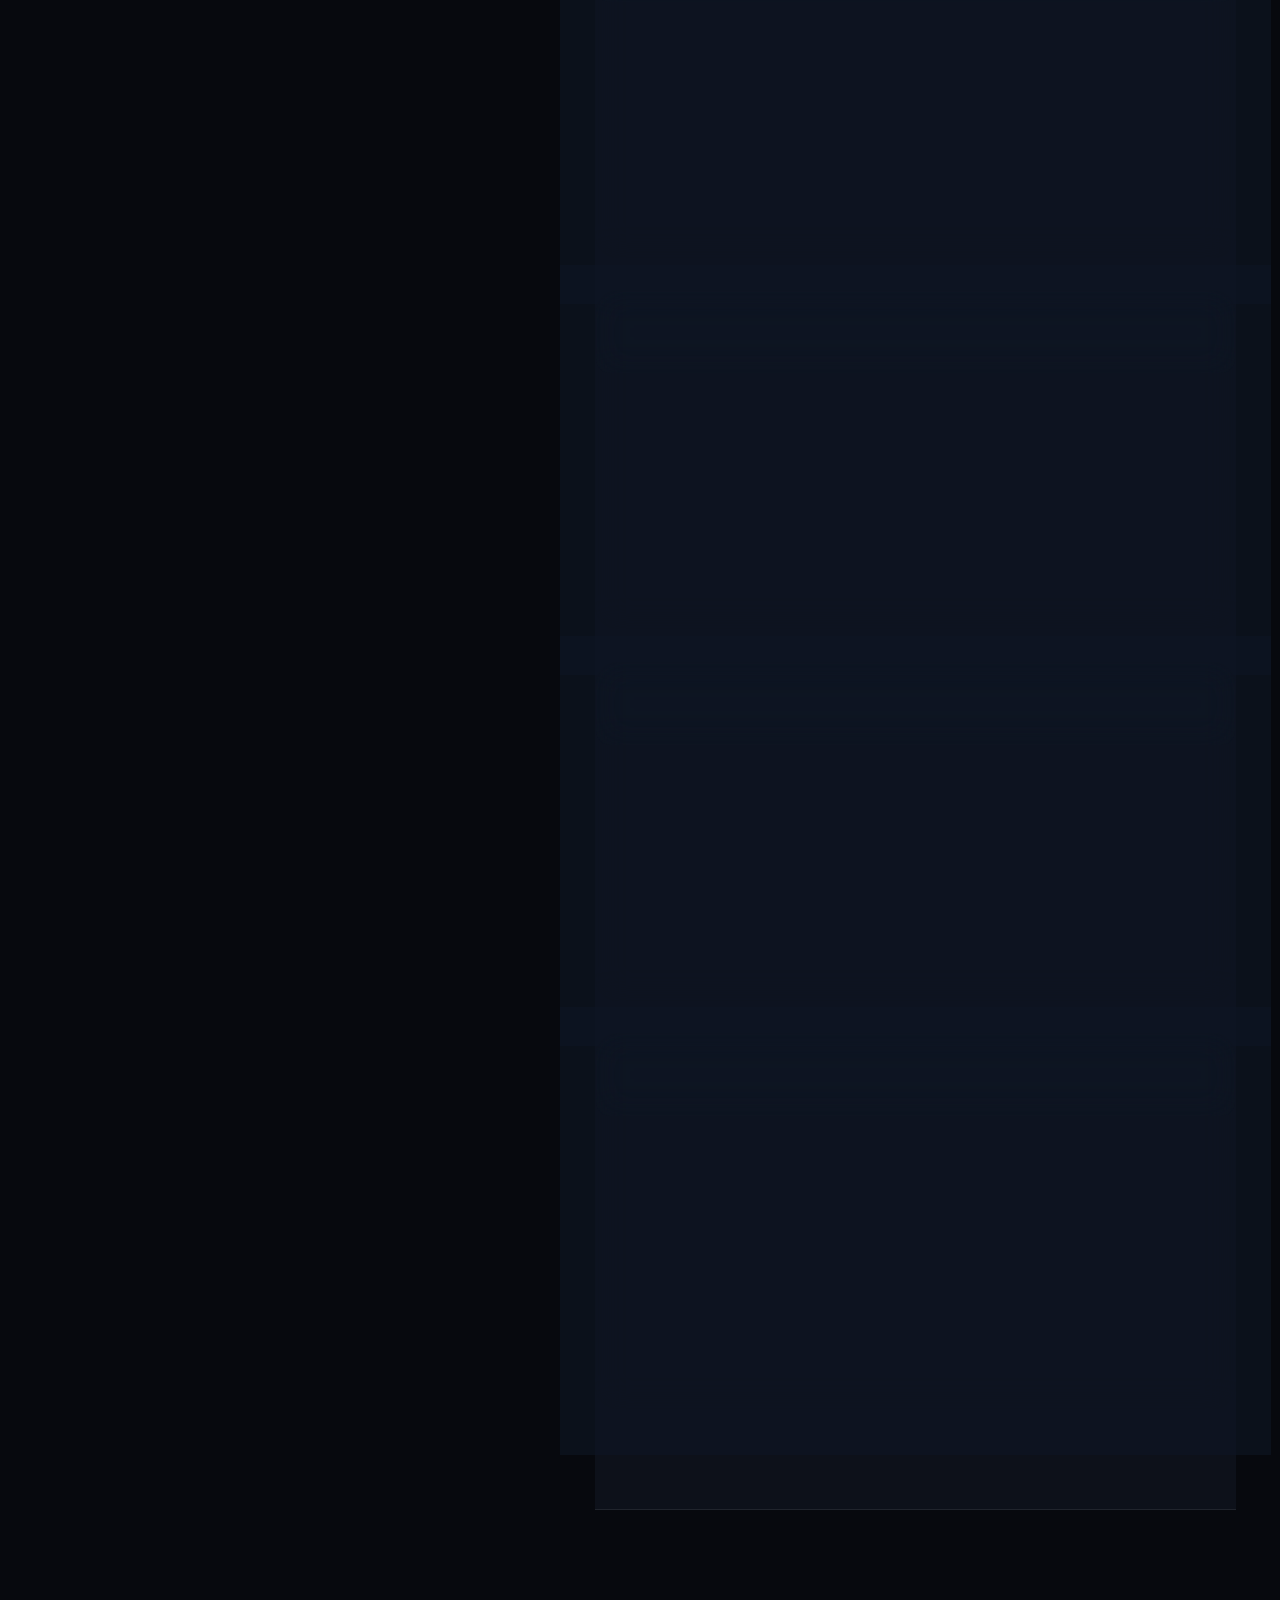
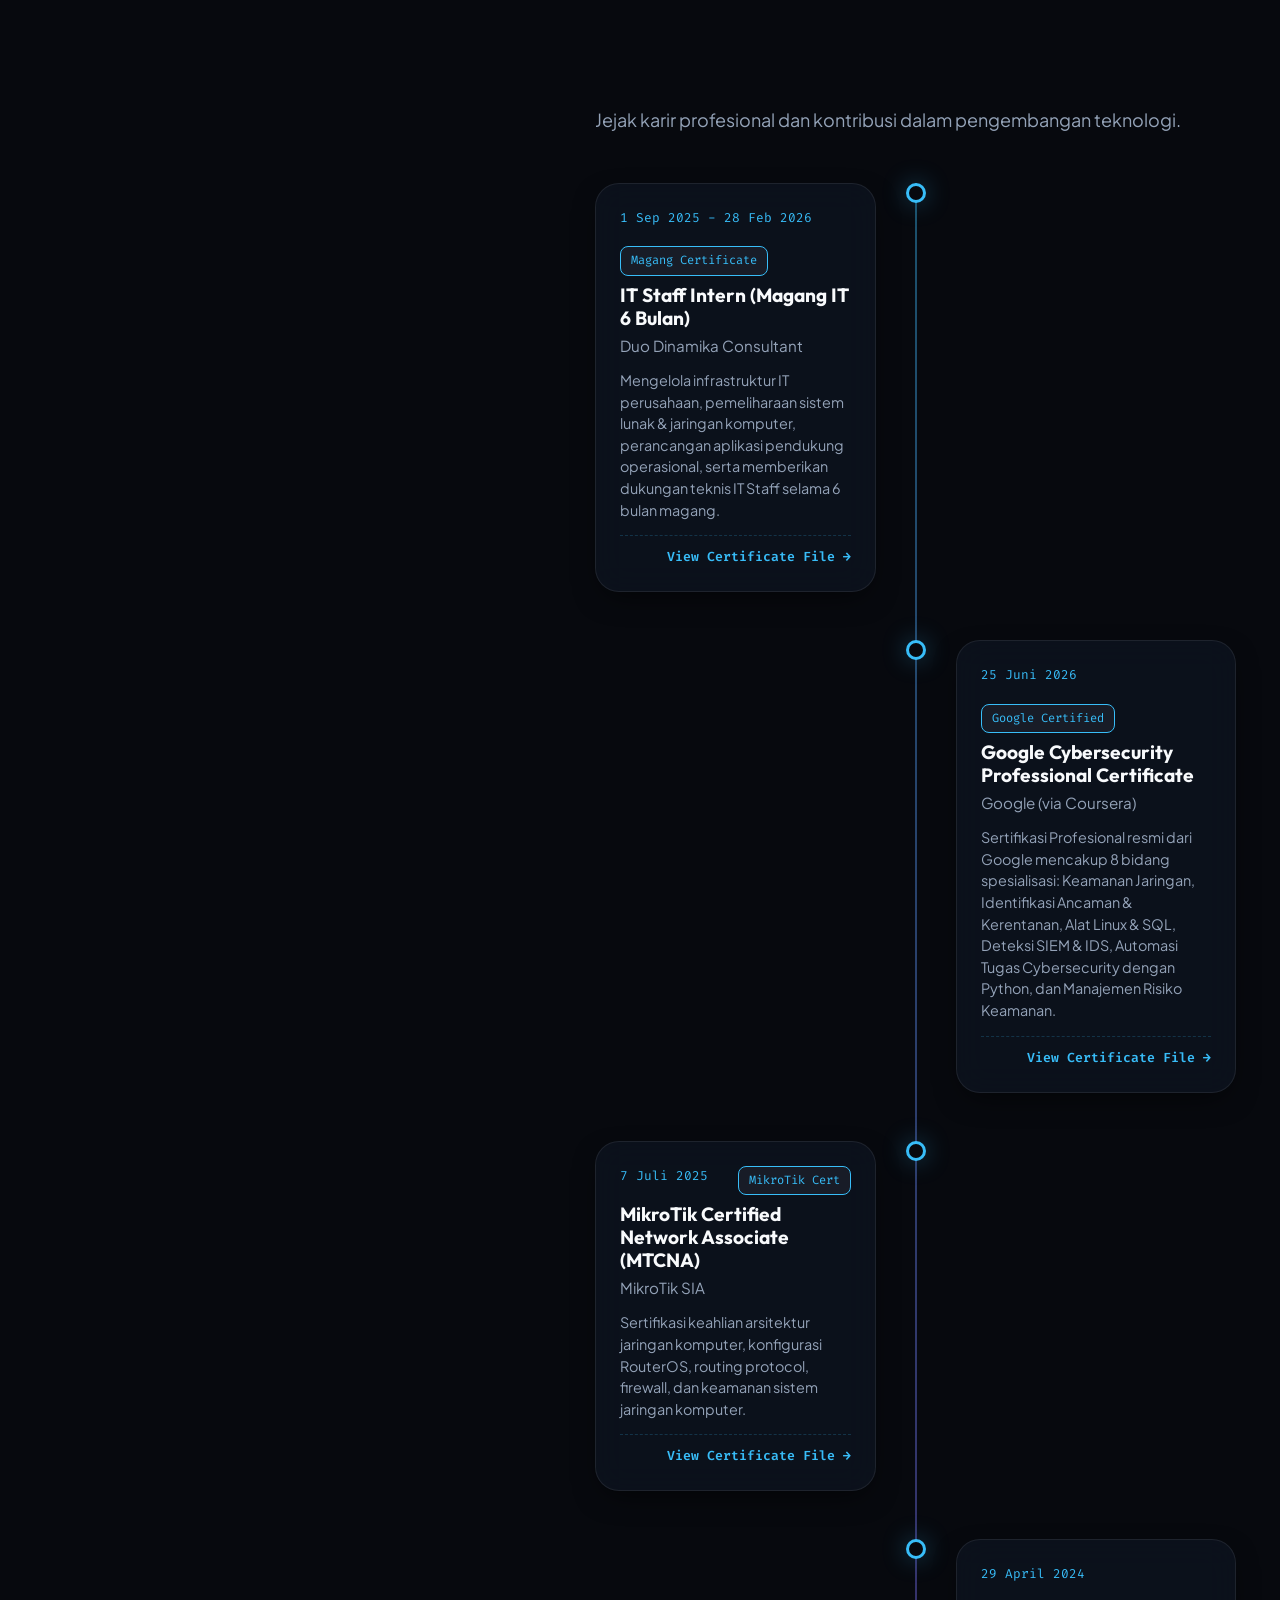
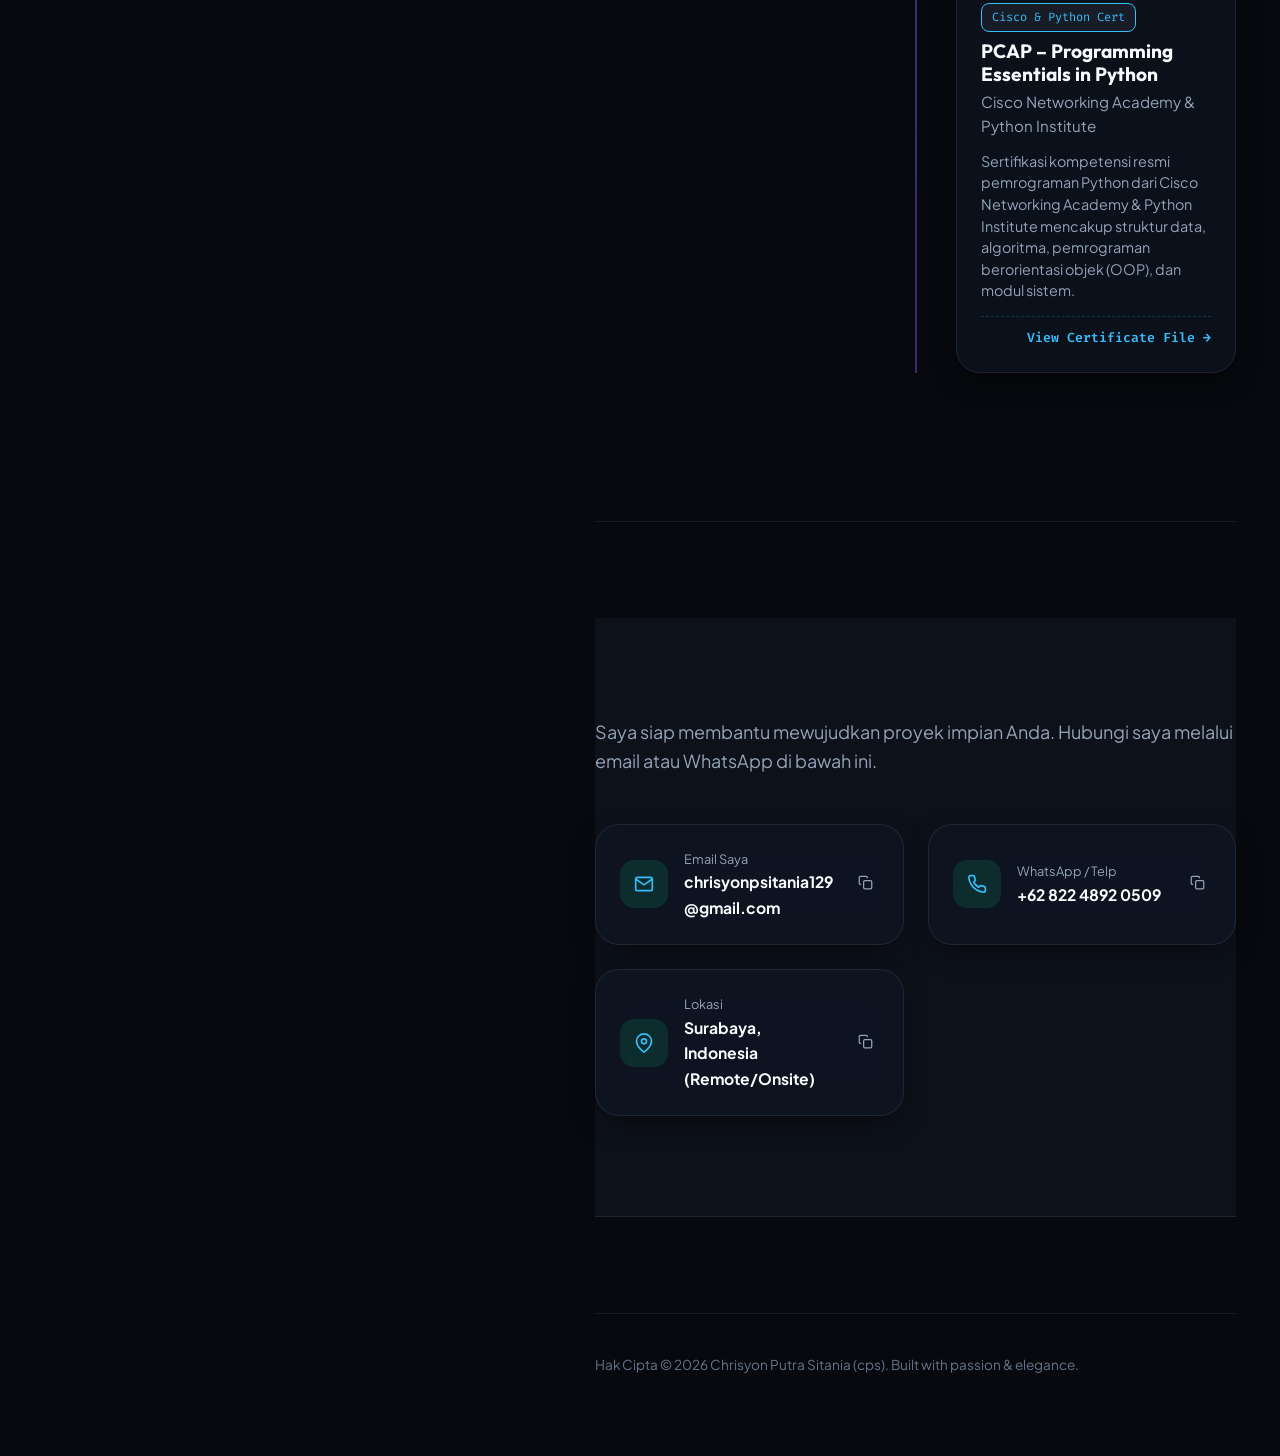
==== commit 9e21e6b3: "style: Ultra-luxurious emoji-free executive portfolio redesign with Brittany Chiang layout" ====
--- a/index.html
+++ b/index.html
@@ -89,9 +89,14 @@
         </div>
 
         <div class="controls-side">
-          <button class="lang-btn" id="lang-toggle" onclick="toggleLanguage()" aria-label="Switch Language">🌐 ID</button>
+          <button class="lang-btn" id="lang-toggle" onclick="toggleLanguage()" aria-label="Switch Language">
+            <svg width="14" height="14" fill="none" stroke="currentColor" stroke-width="2" viewBox="0 0 24 24"><circle cx="12" cy="12" r="10"/><path d="M2 12h20M12 2a15.3 15.3 0 0 1 4 10 15.3 15.3 0 0 1-4 10 15.3 15.3 0 0 1-4-10 15.3 15.3 0 0 1 4-10z"/></svg>
+            <span id="lang-text">ID</span>
+          </button>
           <button class="theme-btn" id="theme-toggle" onclick="toggleTheme()" aria-label="Toggle Theme">
-            <span id="theme-icon">🌙</span>
+            <span id="theme-icon" style="display: flex; align-items: center; justify-content: center;">
+              <svg width="16" height="16" fill="none" stroke="currentColor" stroke-width="2" viewBox="0 0 24 24"><path d="M21 12.79A9 9 0 1 1 11.21 3 7 7 0 0 0 21 12.79z"/></svg>
+            </span>
           </button>
         </div>
       </div>
@@ -200,30 +205,42 @@
           <div class="contact-grid">
             <div class="contact-info-list">
               <a href="mailto:chrisyonpsitania129@gmail.com" class="glass-card info-item contact-card-link" style="text-decoration: none; color: inherit;">
-                <div class="info-icon">✉️</div>
+                <div class="info-icon">
+                  <svg width="20" height="20" fill="none" stroke="currentColor" stroke-width="2" viewBox="0 0 24 24"><path d="M4 4h16c1.1 0 2 .9 2 2v12c0 1.1-.9 2-2 2H4c-1.1 0-2-.9-2-2V6c0-1.1.9-2 2-2z"/><path d="M22 6l-10 7L2 6"/></svg>
+                </div>
                 <div class="info-text">
                   <span data-i18n="infoEmail">Email Saya</span>
                   <strong>chrisyonpsitania129@gmail.com</strong>
                 </div>
-                <button class="quick-copy-btn" onclick="event.preventDefault(); copyToClipboard('chrisyonpsitania129@gmail.com')" title="Salin Email">📋</button>
+                <button class="quick-copy-btn" onclick="event.preventDefault(); copyToClipboard('chrisyonpsitania129@gmail.com')" title="Salin Email">
+                  <svg width="15" height="15" fill="none" stroke="currentColor" stroke-width="2" viewBox="0 0 24 24"><rect x="9" y="9" width="13" height="13" rx="2" ry="2"/><path d="M5 15H4a2 2 0 0 1-2-2V4a2 2 0 0 1 2-2h9a2 2 0 0 1 2 2v1"/></svg>
+                </button>
               </a>
 
               <a href="https://wa.me/6282248920509" target="_blank" class="glass-card info-item contact-card-link" style="text-decoration: none; color: inherit;">
-                <div class="info-icon">📱</div>
+                <div class="info-icon">
+                  <svg width="20" height="20" fill="none" stroke="currentColor" stroke-width="2" viewBox="0 0 24 24"><path d="M22 16.92v3a2 2 0 0 1-2.18 2 19.79 19.79 0 0 1-8.63-3.07 19.5 19.5 0 0 1-6-6 19.79 19.79 0 0 1-3.07-8.67A2 2 0 0 1 4.11 2h3a2 2 0 0 1 2 1.72 12.84 12.84 0 0 0 .7 2.81 2 2 0 0 1-.45 2.11L8.09 9.91a16 16 0 0 0 6 6l1.27-1.27a2 2 0 0 1 2.11-.45 12.84 12.84 0 0 0 2.81.7A2 2 0 0 1 22 16.92z"/></svg>
+                </div>
                 <div class="info-text">
                   <span data-i18n="infoPhone">WhatsApp / Telp</span>
                   <strong>+62 822 4892 0509</strong>
                 </div>
-                <button class="quick-copy-btn" onclick="event.preventDefault(); copyToClipboard('+6282248920509')" title="Salin Nomor">📋</button>
+                <button class="quick-copy-btn" onclick="event.preventDefault(); copyToClipboard('+6282248920509')" title="Salin Nomor">
+                  <svg width="15" height="15" fill="none" stroke="currentColor" stroke-width="2" viewBox="0 0 24 24"><rect x="9" y="9" width="13" height="13" rx="2" ry="2"/><path d="M5 15H4a2 2 0 0 1-2-2V4a2 2 0 0 1 2-2h9a2 2 0 0 1 2 2v1"/></svg>
+                </button>
               </a>
 
               <div class="glass-card info-item">
-                <div class="info-icon">📍</div>
+                <div class="info-icon">
+                  <svg width="20" height="20" fill="none" stroke="currentColor" stroke-width="2" viewBox="0 0 24 24"><path d="M21 10c0 7-9 13-9 13s-9-6-9-13a9 9 0 0 1 18 0z"/><circle cx="12" cy="10" r="3"/></svg>
+                </div>
                 <div class="info-text">
                   <span data-i18n="infoLocation">Lokasi</span>
                   <strong>Surabaya, Indonesia (Remote/Onsite)</strong>
                 </div>
-                <button class="quick-copy-btn" onclick="copyToClipboard('Surabaya, Indonesia (Remote/Onsite)')" title="Salin Lokasi">📋</button>
+                <button class="quick-copy-btn" onclick="copyToClipboard('Surabaya, Indonesia (Remote/Onsite)')" title="Salin Lokasi">
+                  <svg width="15" height="15" fill="none" stroke="currentColor" stroke-width="2" viewBox="0 0 24 24"><rect x="9" y="9" width="13" height="13" rx="2" ry="2"/><path d="M5 15H4a2 2 0 0 1-2-2V4a2 2 0 0 1 2-2h9a2 2 0 0 1 2 2v1"/></svg>
+                </button>
               </div>
             </div>
           </div>
@@ -240,7 +257,9 @@
   </div>
 
   <!-- Floating Elements -->
-  <button class="back-to-top" id="back-to-top" aria-label="Back to top">↑</button>
+  <button class="back-to-top" id="back-to-top" aria-label="Back to top">
+    <svg width="18" height="18" fill="none" stroke="currentColor" stroke-width="2.5" viewBox="0 0 24 24"><path d="M18 15l-6-6-6 6"/></svg>
+  </button>
   
   <div class="toast-container" id="toast-container"></div>
 
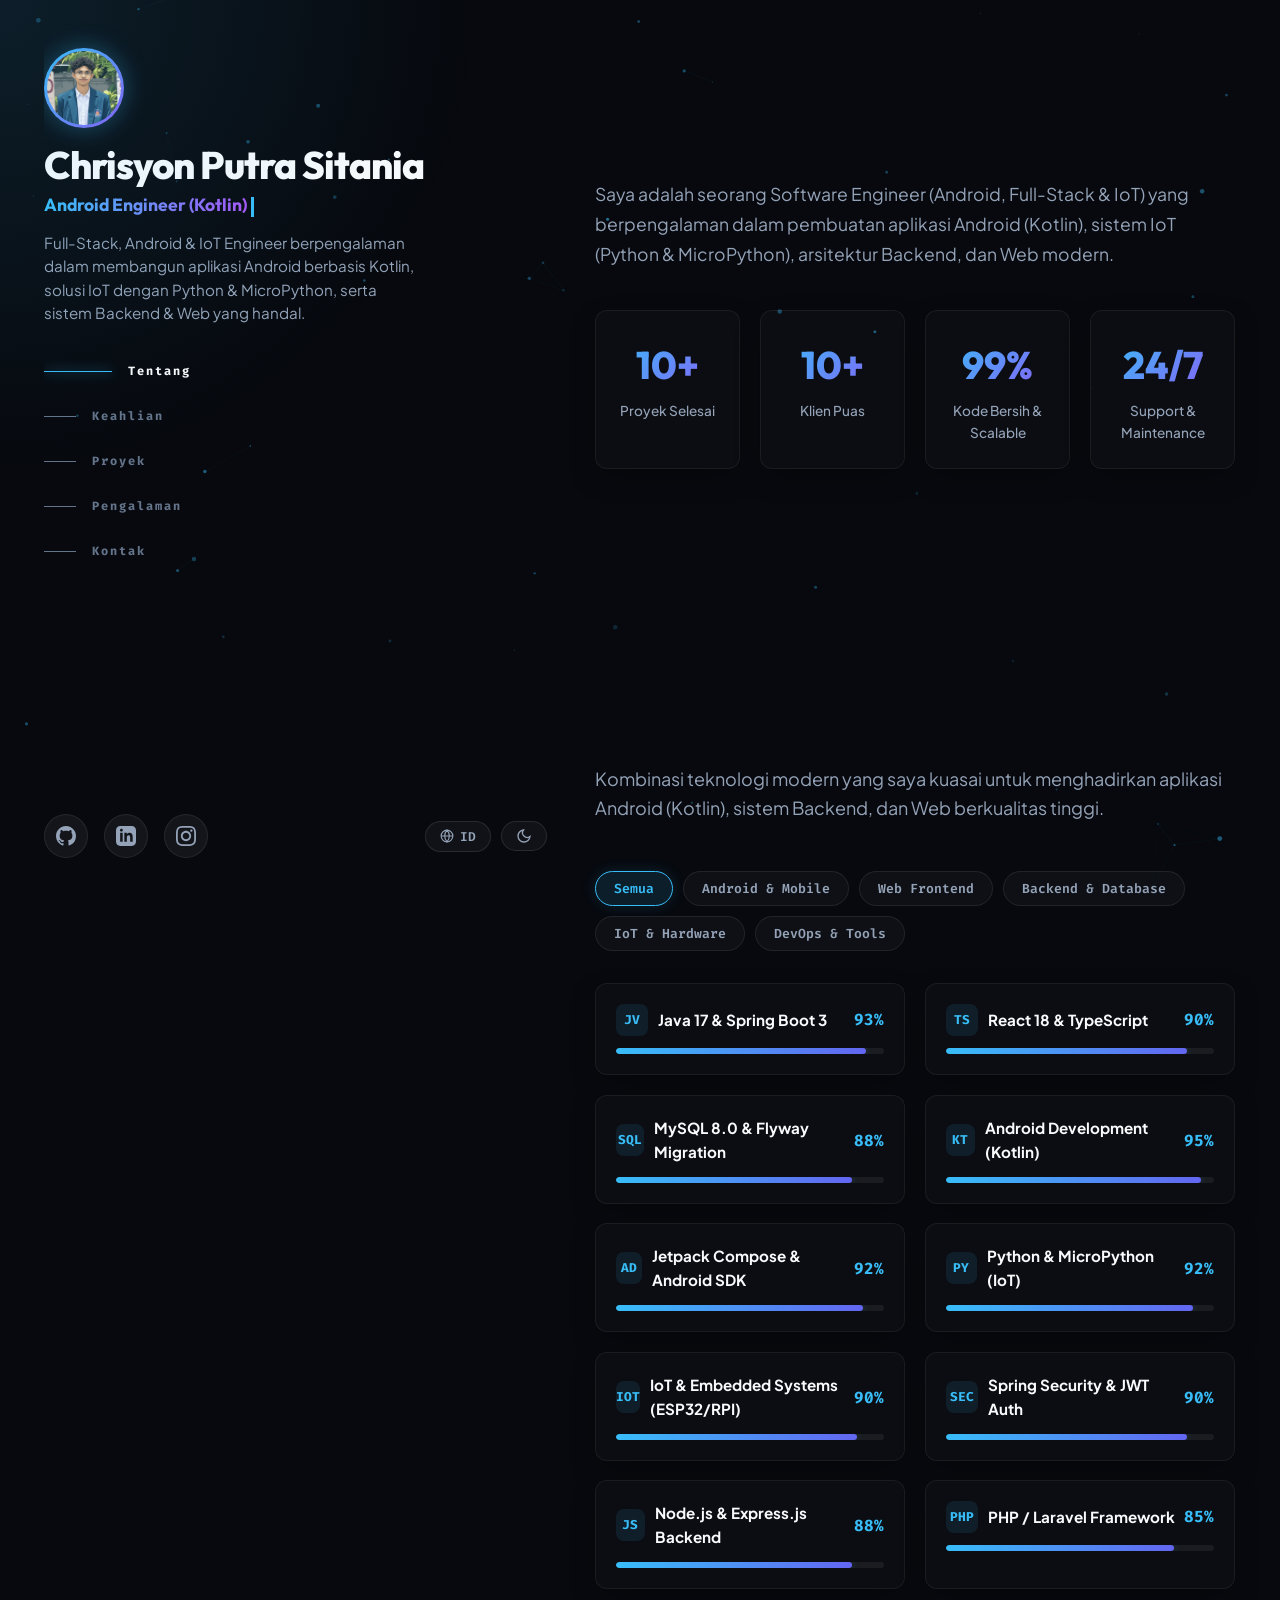
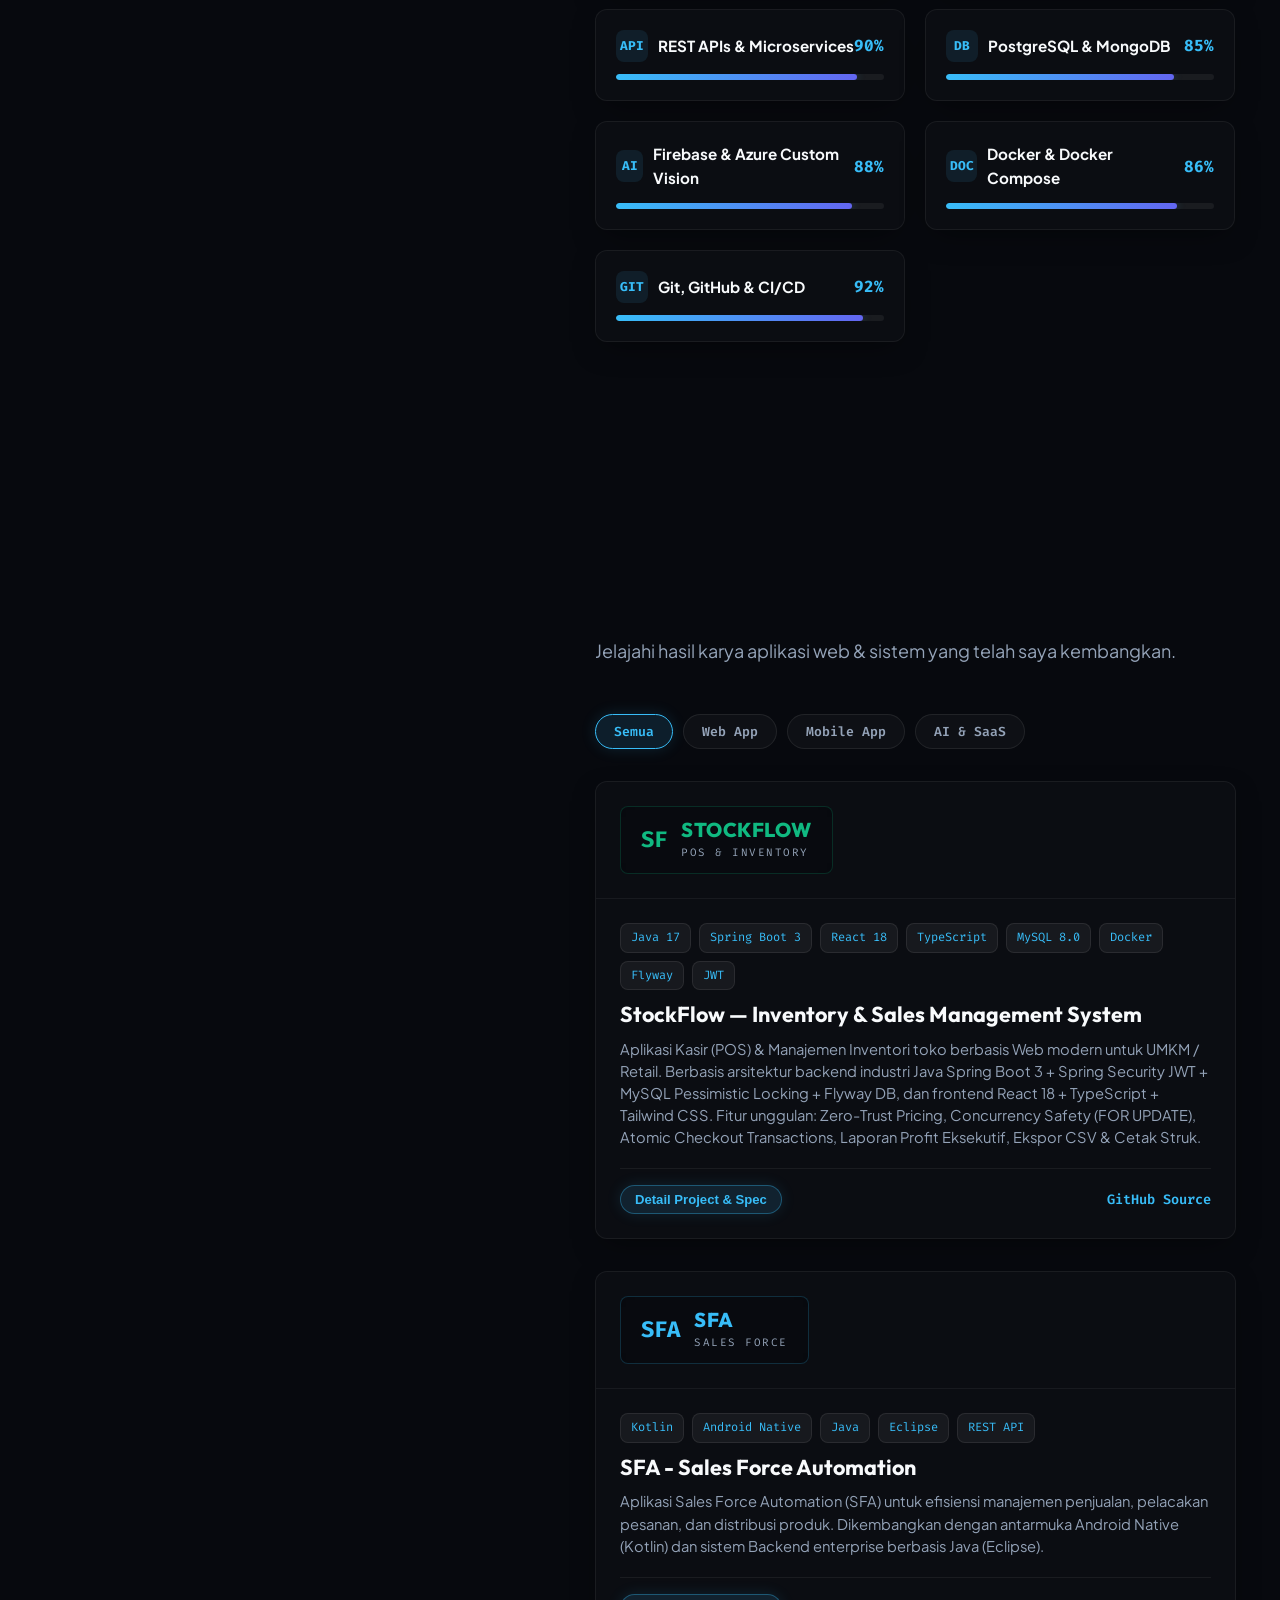
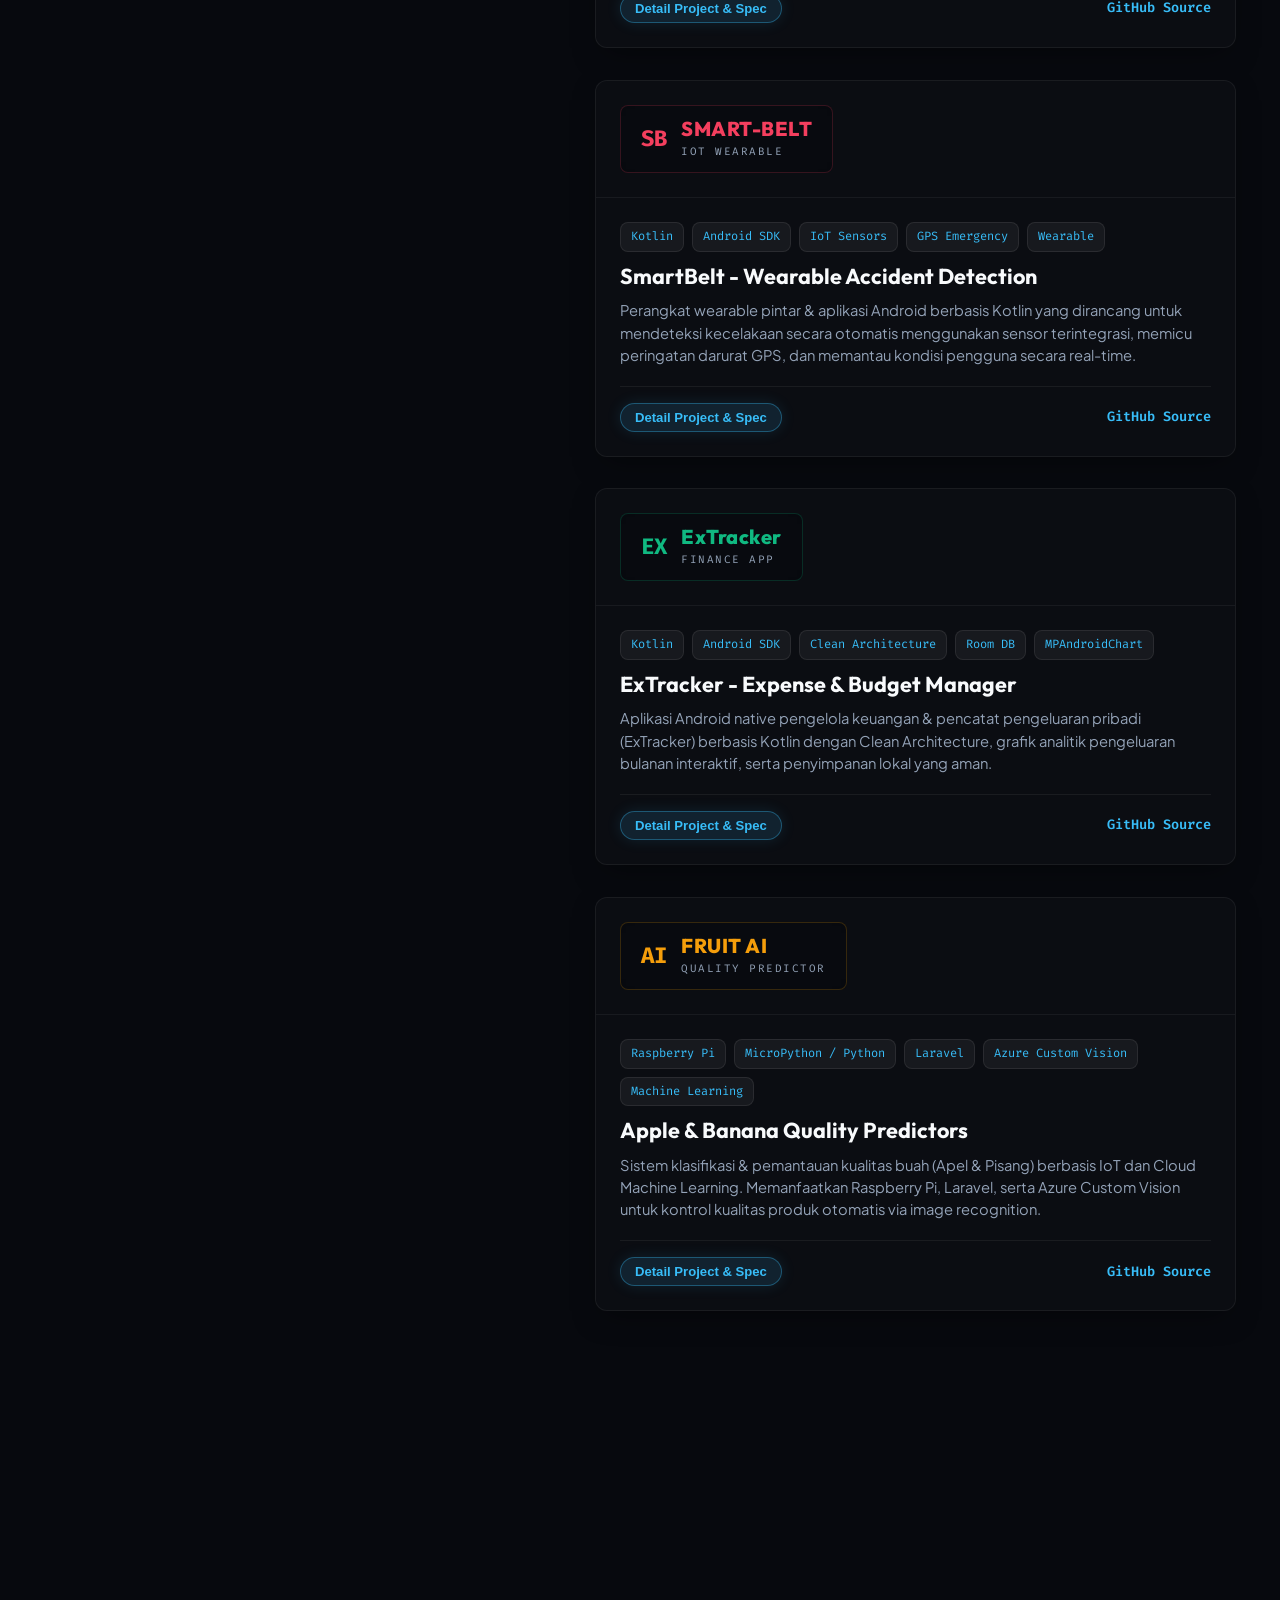
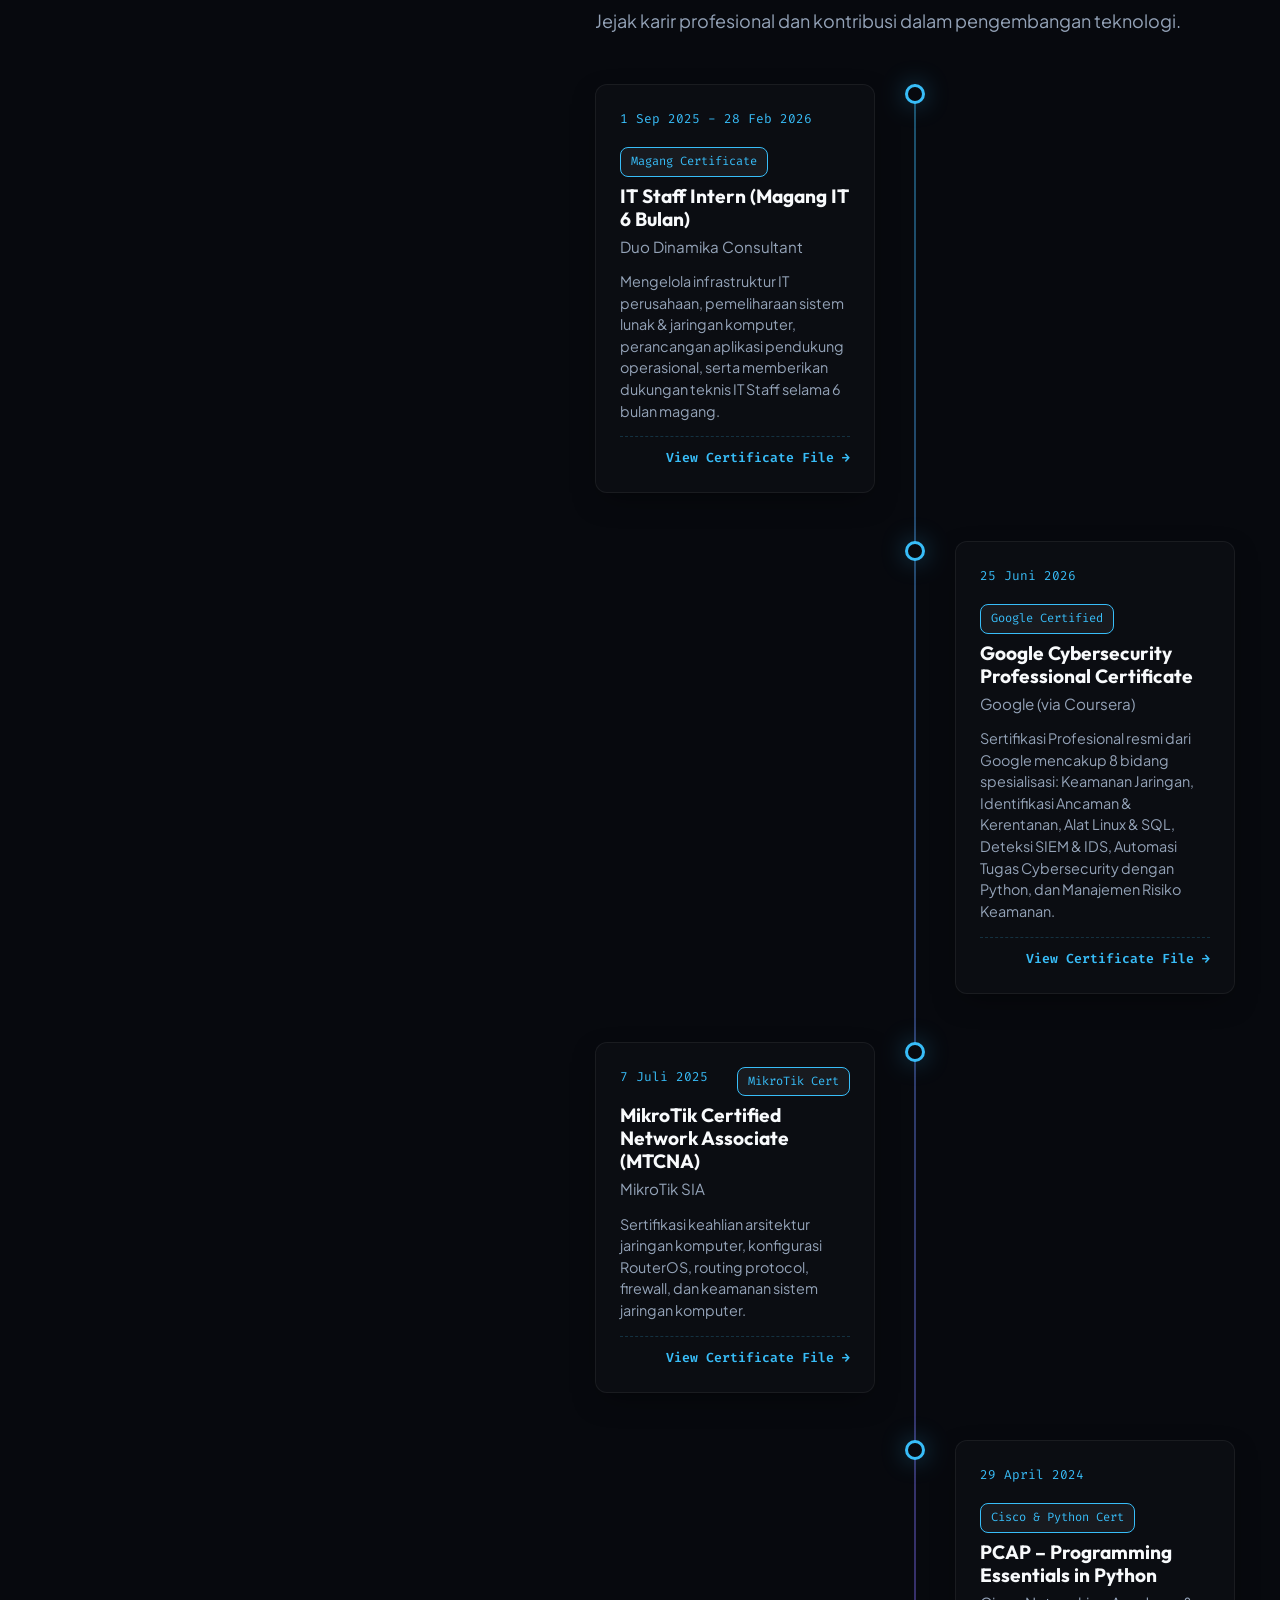
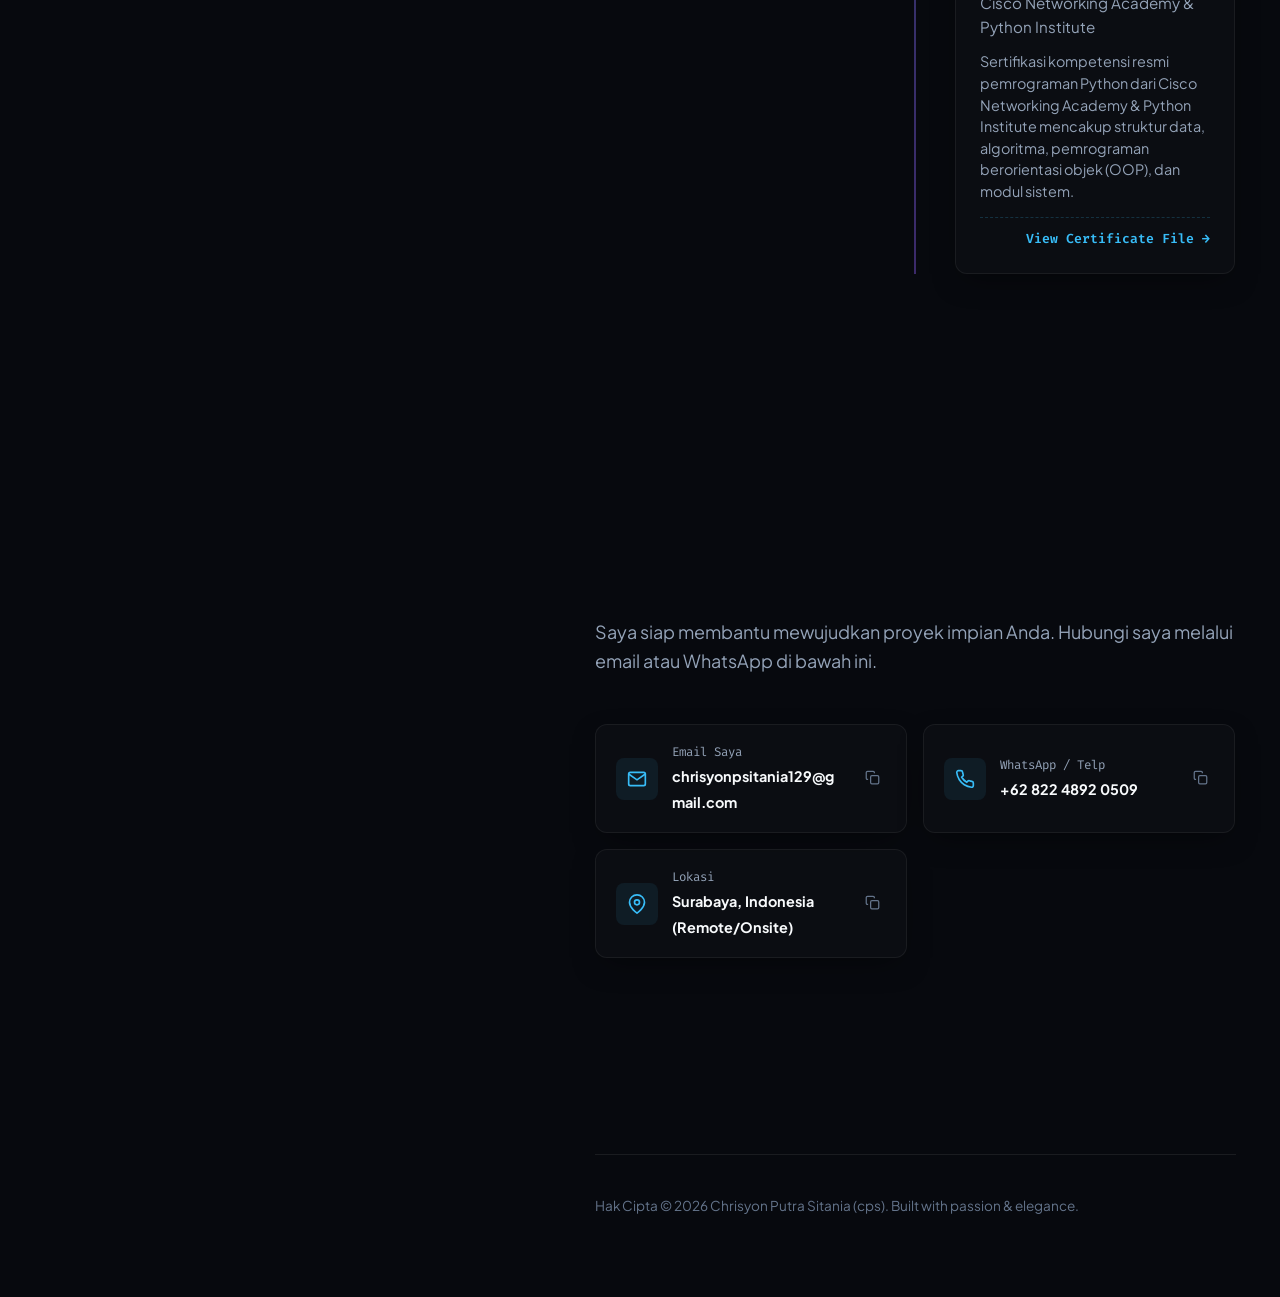
==== commit 99eedad5: "feat: Add scroll reveal animations, background wave pulse particles, and typing shimmer for Android," ====
--- a/index.html
+++ b/index.html
@@ -33,7 +33,7 @@
           <a href="#about" class="sidebar-name-link">
             <h1 class="sidebar-name">Chrisyon Putra Sitania</h1>
           </a>
-          <h2 class="sidebar-role">Android, Full-Stack & IoT Engineer</h2>
+          <h2 class="sidebar-role"><span id="sidebar-role-typing">Android, Full-Stack & IoT Engineer</span><span class="typing-cursor"></span></h2>
           <p class="sidebar-bio" data-i18n="heroBio">
             Software Engineer berpengalaman dalam membangun aplikasi Android berbasis Kotlin, sistem IoT (Python & MicroPython), serta arsitektur Backend & Web yang handal.
           </p>
--- a/css/styles.css
+++ b/css/styles.css
@@ -28,18 +28,18 @@
   --accent-pink: #f43f5e;       /* Velvet Crimson */
   
   /* Gradient Themes */
-  --gradient-primary: linear-gradient(135deg, #38bdf8 0%, #8b5cf6 50%, #fbbf24 100%);
+  --gradient-primary: linear-gradient(135deg, #38bdf8 0%, #6366f1 100%);
   --gradient-gold: linear-gradient(135deg, #fbbf24 0%, #f59e0b 100%);
   --gradient-secondary: linear-gradient(135deg, #8b5cf6 0%, #38bdf8 100%);
   --gradient-emerald: linear-gradient(135deg, #10b981 0%, #38bdf8 100%);
-  --gradient-glow: linear-gradient(135deg, rgba(56, 189, 248, 0.2) 0%, rgba(251, 191, 36, 0.2) 100%);
+  --gradient-glow: linear-gradient(135deg, rgba(56, 189, 248, 0.15) 0%, rgba(99, 102, 241, 0.15) 100%);
   
   /* Box Shadows & Glows */
-  --glow-cyan: 0 0 25px rgba(56, 189, 248, 0.35);
-  --glow-gold: 0 0 25px rgba(251, 191, 36, 0.35);
-  --glow-violet: 0 0 25px rgba(139, 92, 246, 0.35);
-  --shadow-card: 0 10px 30px -10px rgba(0, 0, 0, 0.7);
-  --shadow-card-hover: 0 20px 45px -15px rgba(56, 189, 248, 0.25);
+  --glow-cyan: 0 0 25px rgba(56, 189, 248, 0.25);
+  --glow-gold: 0 0 25px rgba(251, 191, 36, 0.25);
+  --glow-violet: 0 0 25px rgba(139, 92, 246, 0.25);
+  --shadow-card: 0 10px 30px -10px rgba(0, 0, 0, 0.5);
+  --shadow-card-hover: 0 20px 45px -15px rgba(56, 189, 248, 0.15);
   
   /* Typography */
   --font-heading: 'Outfit', 'Plus Jakarta Sans', sans-serif;
@@ -48,12 +48,37 @@
   
   /* Layout & Transitions */
   --radius-sm: 8px;
-  --radius-md: 14px;
-  --radius-lg: 24px;
+  --radius-md: 12px;
+  --radius-lg: 18px;
   --radius-full: 9999px;
   --transition-fast: 0.2s cubic-bezier(0.4, 0, 0.2, 1);
   --transition-normal: 0.35s cubic-bezier(0.4, 0, 0.2, 1);
   --transition-bounce: 0.5s cubic-bezier(0.34, 1.56, 0.64, 1);
+}
+
+/* Control Buttons (Lang & Theme Toggle) */
+.lang-btn, .theme-btn {
+  display: inline-flex;
+  align-items: center;
+  justify-content: center;
+  gap: 6px;
+  padding: 6px 14px;
+  border-radius: var(--radius-full);
+  background: rgba(255, 255, 255, 0.04);
+  border: 1px solid rgba(255, 255, 255, 0.1);
+  color: var(--text-secondary);
+  font-family: var(--font-mono);
+  font-size: 0.8rem;
+  font-weight: 600;
+  cursor: pointer;
+  transition: all var(--transition-fast);
+}
+
+.lang-btn:hover, .theme-btn:hover {
+  background: rgba(56, 189, 248, 0.12);
+  border-color: var(--accent-cyan);
+  color: var(--accent-cyan);
+  box-shadow: 0 0 15px rgba(56, 189, 248, 0.2);
 }
 
 /* Light Theme Variables (Platinum Pearl Light Mode) */
@@ -286,18 +311,19 @@
 
 /* Glassmorphism Card Base */
 .glass-card {
-  background: var(--card-bg);
+  background: rgba(255, 255, 255, 0.02);
   backdrop-filter: blur(16px);
   -webkit-backdrop-filter: blur(16px);
-  border: 1px solid var(--card-border);
-  border-radius: var(--radius-lg);
-  box-shadow: var(--shadow-card);
+  border: 1px solid rgba(255, 255, 255, 0.06);
+  border-radius: var(--radius-md);
+  box-shadow: 0 10px 30px -10px rgba(0, 0, 0, 0.5);
   transition: all var(--transition-normal);
 }
 
 .glass-card:hover {
-  border-color: var(--glass-border);
-  box-shadow: var(--shadow-card-hover);
+  border-color: rgba(56, 189, 248, 0.25);
+  background: rgba(255, 255, 255, 0.035);
+  box-shadow: 0 15px 35px -10px rgba(0, 0, 0, 0.6), 0 0 20px rgba(56, 189, 248, 0.08);
 }
 
 /* Buttons */
@@ -306,8 +332,8 @@
   align-items: center;
   justify-content: center;
   gap: 10px;
-  padding: 14px 28px;
-  font-size: 0.95rem;
+  padding: 12px 24px;
+  font-size: 0.9rem;
   font-weight: 600;
   border-radius: var(--radius-full);
   text-decoration: none;
@@ -321,15 +347,19 @@
 }
 
 .btn-primary {
-  background: var(--gradient-primary);
-  color: #000;
-  font-weight: 700;
-  box-shadow: var(--glow-cyan);
+  background: rgba(56, 189, 248, 0.12);
+  color: var(--accent-cyan);
+  border: 1px solid rgba(56, 189, 248, 0.35);
+  font-weight: 600;
+  box-shadow: 0 0 15px rgba(56, 189, 248, 0.12);
 }
 
 .btn-primary:hover {
-  transform: translateY(-3px);
-  box-shadow: 0 0 35px rgba(0, 243, 255, 0.6);
+  background: rgba(56, 189, 248, 0.22);
+  border-color: var(--accent-cyan);
+  color: #ffffff;
+  box-shadow: 0 0 25px rgba(56, 189, 248, 0.3);
+  transform: translateY(-2px);
 }
 
 .btn-secondary {
@@ -356,6 +386,33 @@
   height: 44px;
   padding: 0;
   border-radius: var(--radius-full);
+}
+
+/* Scroll Reveal & Page Animations */
+.scroll-reveal {
+  opacity: 0;
+  transform: translateY(28px);
+  transition: opacity 0.7s cubic-bezier(0.16, 1, 0.3, 1), transform 0.7s cubic-bezier(0.16, 1, 0.3, 1);
+  will-change: opacity, transform;
+}
+
+.scroll-reveal.in-view {
+  opacity: 1;
+  transform: translateY(0);
+}
+
+#sidebar-role-typing {
+  background: linear-gradient(90deg, #38bdf8 0%, #a855f7 50%, #fbbf24 100%);
+  background-size: 200% auto;
+  -webkit-background-clip: text;
+  -webkit-text-fill-color: transparent;
+  animation: shimmerGradient 4s linear infinite;
+  font-weight: 700;
+}
+
+@keyframes shimmerGradient {
+  0% { background-position: 0% center; }
+  100% { background-position: 200% center; }
 }
 
 /* Keyframe Animations */
--- a/css/components.css
+++ b/css/components.css
@@ -34,8 +34,14 @@
     display: flex;
     flex-direction: column;
     justify-content: space-between;
-    padding: 80px 0;
+    padding: 48px 0 32px 0;
     align-self: flex-start;
+    overflow-y: auto;
+    scrollbar-width: none; /* Firefox */
+  }
+
+  .left-sidebar::-webkit-scrollbar {
+    display: none; /* Chrome/Safari */
   }
 
   .right-content {
@@ -90,13 +96,13 @@
 }
 
 .avatar-ring-sm {
-  width: 90px;
-  height: 90px;
+  width: 80px;
+  height: 80px;
   border-radius: 50%;
   padding: 3px;
   background: var(--gradient-primary);
   box-shadow: var(--glow-cyan);
-  margin-bottom: 24px;
+  margin-bottom: 16px;
 }
 
 .sidebar-avatar-img {
@@ -114,7 +120,7 @@
 }
 
 .sidebar-name {
-  font-size: 2.6rem;
+  font-size: 2.4rem;
   font-weight: 800;
   letter-spacing: -1px;
   color: var(--text-primary);
@@ -127,17 +133,17 @@
 }
 
 .sidebar-role {
-  font-size: 1.15rem;
+  font-size: 1.1rem;
   font-weight: 600;
   color: var(--accent-cyan);
-  margin-top: 10px;
-  margin-bottom: 18px;
+  margin-top: 8px;
+  margin-bottom: 14px;
 }
 
 .sidebar-bio {
-  font-size: 0.98rem;
+  font-size: 0.95rem;
   color: var(--text-secondary);
-  line-height: 1.6;
+  line-height: 1.55;
   max-width: 380px;
 }
 
@@ -146,8 +152,8 @@
   list-style: none;
   display: flex;
   flex-direction: column;
-  gap: 14px;
-  margin-top: 44px;
+  gap: 12px;
+  margin-top: 28px;
 }
 
 .sidebar-link {
@@ -155,7 +161,7 @@
   align-items: center;
   gap: 16px;
   text-decoration: none;
-  padding: 6px 0;
+  padding: 5px 0;
   transition: all 0.25s cubic-bezier(0.4, 0, 0.2, 1);
 }
 
@@ -193,8 +199,9 @@
   display: flex;
   align-items: center;
   justify-content: space-between;
-  gap: 20px;
-  margin-top: 36px;
+  gap: 16px;
+  margin-top: 24px;
+  padding-bottom: 10px;
   flex-wrap: wrap;
 }
 
@@ -500,31 +507,10 @@
   color: var(--text-primary);
 }
 
-/* Section Distinct Background Colors & Borders */
-#about {
-  background: var(--bg-secondary);
-  border-top: 1px solid var(--card-border);
-  border-bottom: 1px solid var(--card-border);
-}
-
-#skills {
-  background: var(--bg-primary);
-  border-bottom: 1px solid var(--card-border);
-}
-
-#projects {
-  background: var(--bg-secondary);
-  border-bottom: 1px solid var(--card-border);
-}
-
-#experience {
-  background: var(--bg-primary);
-  border-bottom: 1px solid var(--card-border);
-}
-
-#contact {
-  background: var(--bg-secondary);
-  border-bottom: 1px solid var(--card-border);
+/* Section Distinct Layout Spacing */
+#about, #skills, #projects, #experience, #contact {
+  background: transparent;
+  border: none;
 }
 
 /* --------------------------------------------------------------------------
@@ -533,25 +519,29 @@
 .stats-grid {
   display: grid;
   grid-template-columns: repeat(4, 1fr);
-  gap: 24px;
-  margin-top: 50px;
+  gap: 20px;
+  margin-top: 40px;
 }
 
 .stat-card {
-  padding: 32px 24px;
+  padding: 24px 18px;
   text-align: center;
+  background: rgba(255, 255, 255, 0.02);
+  border: 1px solid rgba(255, 255, 255, 0.06);
+  border-radius: var(--radius-md);
 }
 
 .stat-number {
-  font-size: 2.8rem;
+  font-size: 2.4rem;
   font-weight: 800;
   font-family: var(--font-heading);
-  margin-bottom: 6px;
+  margin-bottom: 4px;
+  color: var(--accent-cyan);
 }
 
 .stat-label {
   color: var(--text-secondary);
-  font-size: 0.9rem;
+  font-size: 0.85rem;
   font-weight: 500;
 }
 
@@ -560,42 +550,46 @@
    -------------------------------------------------------------------------- */
 .skills-filter {
   display: flex;
-  justify-content: center;
-  gap: 12px;
-  margin-bottom: 40px;
+  justify-content: flex-start;
+  gap: 10px;
+  margin-bottom: 32px;
   flex-wrap: wrap;
 }
 
 .filter-btn {
-  padding: 10px 22px;
+  padding: 8px 18px;
   border-radius: var(--radius-full);
-  background: rgba(255, 255, 255, 0.04);
-  border: 1px solid var(--card-border);
+  background: rgba(255, 255, 255, 0.03);
+  border: 1px solid rgba(255, 255, 255, 0.08);
   color: var(--text-secondary);
-  font-size: 0.9rem;
+  font-size: 0.82rem;
+  font-family: var(--font-mono);
   font-weight: 600;
   cursor: pointer;
   transition: all var(--transition-fast);
 }
 
 .filter-btn:hover, .filter-btn.active {
-  background: var(--gradient-primary);
-  color: #000;
-  border-color: transparent;
-  box-shadow: var(--glow-cyan);
+  background: rgba(56, 189, 248, 0.12);
+  border-color: var(--accent-cyan);
+  color: var(--accent-cyan);
+  box-shadow: 0 0 15px rgba(56, 189, 248, 0.15);
 }
 
 .skills-grid {
   display: grid;
   grid-template-columns: repeat(auto-fill, minmax(260px, 1fr));
-  gap: 24px;
+  gap: 20px;
 }
 
 .skill-card {
-  padding: 24px;
+  padding: 20px;
   display: flex;
   flex-direction: column;
-  gap: 14px;
+  gap: 12px;
+  background: rgba(255, 255, 255, 0.02);
+  border: 1px solid rgba(255, 255, 255, 0.06);
+  border-radius: var(--radius-md);
 }
 
 .skill-header {
@@ -607,26 +601,28 @@
 .skill-title {
   display: flex;
   align-items: center;
-  gap: 12px;
-  font-size: 1.1rem;
+  gap: 10px;
+  font-size: 0.95rem;
 }
 
 .skill-icon {
-  width: 36px;
-  height: 36px;
+  width: 32px;
+  height: 32px;
   border-radius: var(--radius-sm);
-  background: rgba(0, 255, 157, 0.1);
+  background: rgba(56, 189, 248, 0.1);
   color: var(--accent-cyan);
   display: flex;
   align-items: center;
   justify-content: center;
-  font-size: 1.2rem;
+  font-size: 0.8rem;
+  font-family: var(--font-mono);
+  font-weight: 700;
 }
 
 .skill-bar {
-  height: 8px;
+  height: 6px;
   width: 100%;
-  background: rgba(255, 255, 255, 0.08);
+  background: rgba(255, 255, 255, 0.06);
   border-radius: var(--radius-full);
   overflow: hidden;
 }
@@ -634,8 +630,8 @@
 .skill-progress {
   height: 100%;
   border-radius: var(--radius-full);
-  background: var(--gradient-primary);
-  box-shadow: var(--glow-cyan);
+  background: linear-gradient(90deg, #38bdf8 0%, #6366f1 100%);
+  box-shadow: 0 0 10px rgba(56, 189, 248, 0.25);
   transition: width 1s ease-in-out;
 }
 
@@ -653,28 +649,44 @@
   display: flex;
   flex-direction: column;
   height: 100%;
+  background: rgba(255, 255, 255, 0.02);
+  border: 1px solid rgba(255, 255, 255, 0.06);
+  border-radius: var(--radius-md);
+  transition: all var(--transition-normal);
+}
+
+.project-card:hover {
+  background: rgba(255, 255, 255, 0.035);
+  border-color: rgba(56, 189, 248, 0.25);
+  transform: translateY(-4px);
+  box-shadow: 0 15px 35px -10px rgba(0, 0, 0, 0.6);
+}
+
+.project-header-logo {
+  padding: 24px;
+  display: flex;
+  align-items: center;
+  justify-content: flex-start;
+  border-bottom: 1px solid rgba(255, 255, 255, 0.05);
 }
 
 .code-logo-badge {
   display: flex;
   align-items: center;
-  gap: 16px;
-  padding: 16px 28px;
-  border-radius: var(--radius-md);
-  background: rgba(13, 17, 38, 0.85);
-  backdrop-filter: blur(16px);
-  -webkit-backdrop-filter: blur(16px);
-  border: 1px solid var(--glass-border);
-  transition: transform var(--transition-bounce), box-shadow var(--transition-normal);
-  z-index: 2;
-}
-
-.project-card:hover .code-logo-badge {
-  transform: scale(1.06) translateY(-2px);
+  gap: 14px;
+  padding: 12px 20px;
+  border-radius: var(--radius-sm);
+  background: rgba(7, 9, 14, 0.7);
+  backdrop-filter: blur(12px);
+  -webkit-backdrop-filter: blur(12px);
+  border: 1px solid rgba(255, 255, 255, 0.08);
+  transition: transform var(--transition-fast);
 }
 
 .code-logo-icon {
-  font-size: 2.2rem;
+  font-size: 1.4rem;
+  font-weight: 800;
+  font-family: var(--font-mono);
   line-height: 1;
 }
 
@@ -685,7 +697,7 @@
 
 .code-logo-main {
   font-family: var(--font-heading);
-  font-size: 1.5rem;
+  font-size: 1.25rem;
   font-weight: 800;
   letter-spacing: 0.5px;
   line-height: 1.1;
@@ -693,20 +705,11 @@
 
 .code-logo-sub {
   font-family: var(--font-mono);
-  font-size: 0.72rem;
+  font-size: 0.68rem;
   letter-spacing: 1.5px;
   color: var(--text-secondary);
   text-transform: uppercase;
   margin-top: 3px;
-}
-  justify-content: center;
-  gap: 14px;
-  opacity: 0;
-  transition: opacity var(--transition-fast);
-}
-
-.project-card:hover .project-overlay {
-  opacity: 1;
 }
 
 .project-content {
@@ -937,54 +940,57 @@
    -------------------------------------------------------------------------- */
 .contact-grid {
   display: flex;
-  justify-content: center;
-  max-width: 1050px;
-  margin: 0 auto;
+  justify-content: flex-start;
+  width: 100%;
 }
 
 .contact-info-list {
   display: grid;
-  grid-template-columns: repeat(auto-fit, minmax(290px, 1fr));
-  gap: 24px;
+  grid-template-columns: repeat(auto-fit, minmax(260px, 1fr));
+  gap: 16px;
   width: 100%;
 }
 
 .info-item {
-  padding: 24px;
-  display: flex;
-  align-items: center;
-  gap: 16px;
+  padding: 18px 20px;
+  display: flex;
+  align-items: center;
+  gap: 14px;
+  background: rgba(255, 255, 255, 0.02);
+  border: 1px solid rgba(255, 255, 255, 0.06);
+  border-radius: var(--radius-md);
   transition: all var(--transition-normal);
   position: relative;
 }
 
 .contact-card-link:hover {
-  transform: translateY(-6px);
-  border-color: var(--accent-cyan);
-  box-shadow: 0 12px 30px rgba(0, 255, 157, 0.25);
+  transform: translateY(-4px);
+  border-color: rgba(56, 189, 248, 0.3);
+  background: rgba(255, 255, 255, 0.04);
+  box-shadow: 0 10px 25px -5px rgba(0, 0, 0, 0.5), 0 0 15px rgba(56, 189, 248, 0.12);
 }
 
 .info-icon {
-  width: 48px;
-  height: 48px;
-  border-radius: var(--radius-md);
-  background: rgba(0, 255, 157, 0.1);
+  width: 42px;
+  height: 42px;
+  border-radius: var(--radius-sm);
+  background: rgba(56, 189, 248, 0.08);
   color: var(--accent-cyan);
   display: flex;
   align-items: center;
   justify-content: center;
-  font-size: 1.3rem;
   flex-shrink: 0;
 }
 
 .info-text span {
   display: block;
-  font-size: 0.8rem;
+  font-size: 0.78rem;
   color: var(--text-secondary);
+  font-family: var(--font-mono);
 }
 
 .info-text strong {
-  font-size: 0.98rem;
+  font-size: 0.9rem;
   color: var(--text-primary);
   word-break: break-word;
 }
@@ -993,7 +999,7 @@
   margin-left: auto;
   background: none;
   border: none;
-  color: var(--text-secondary);
+  color: var(--text-muted);
   cursor: pointer;
   padding: 6px;
   transition: color var(--transition-fast);
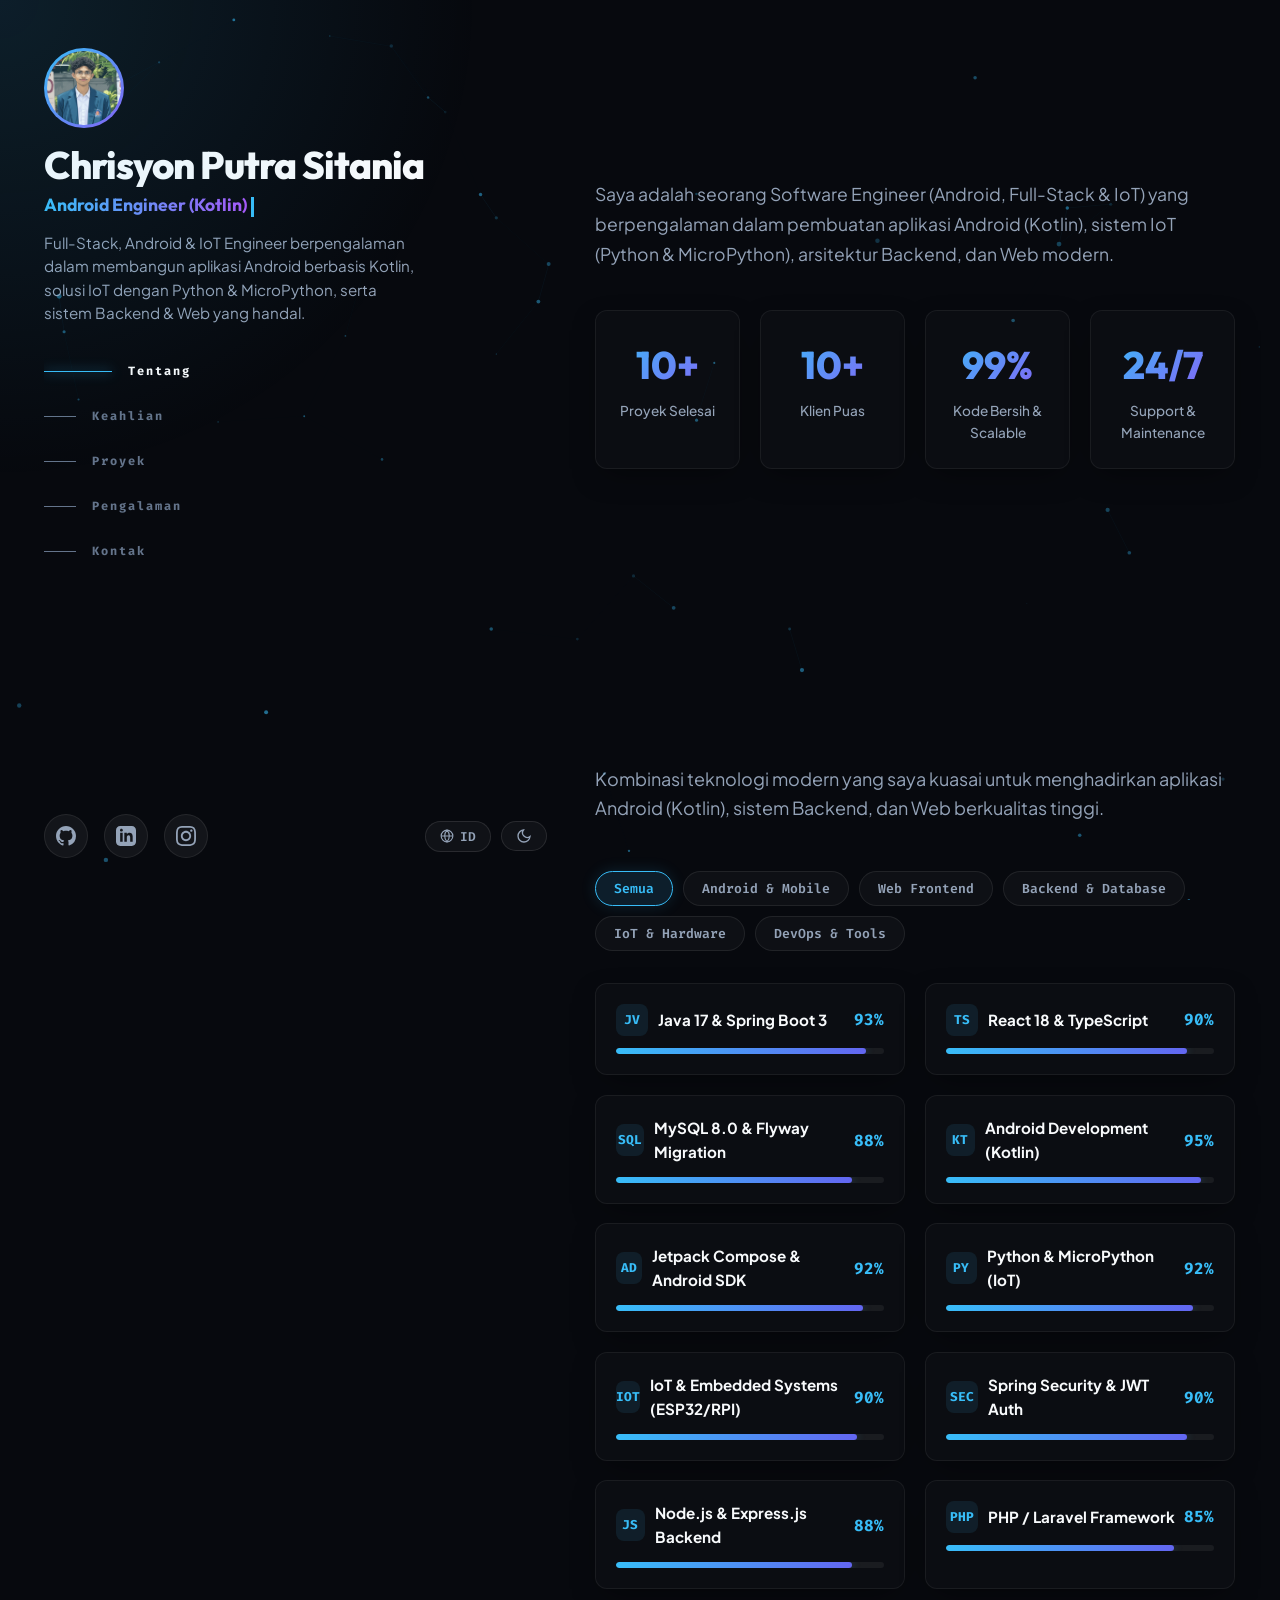
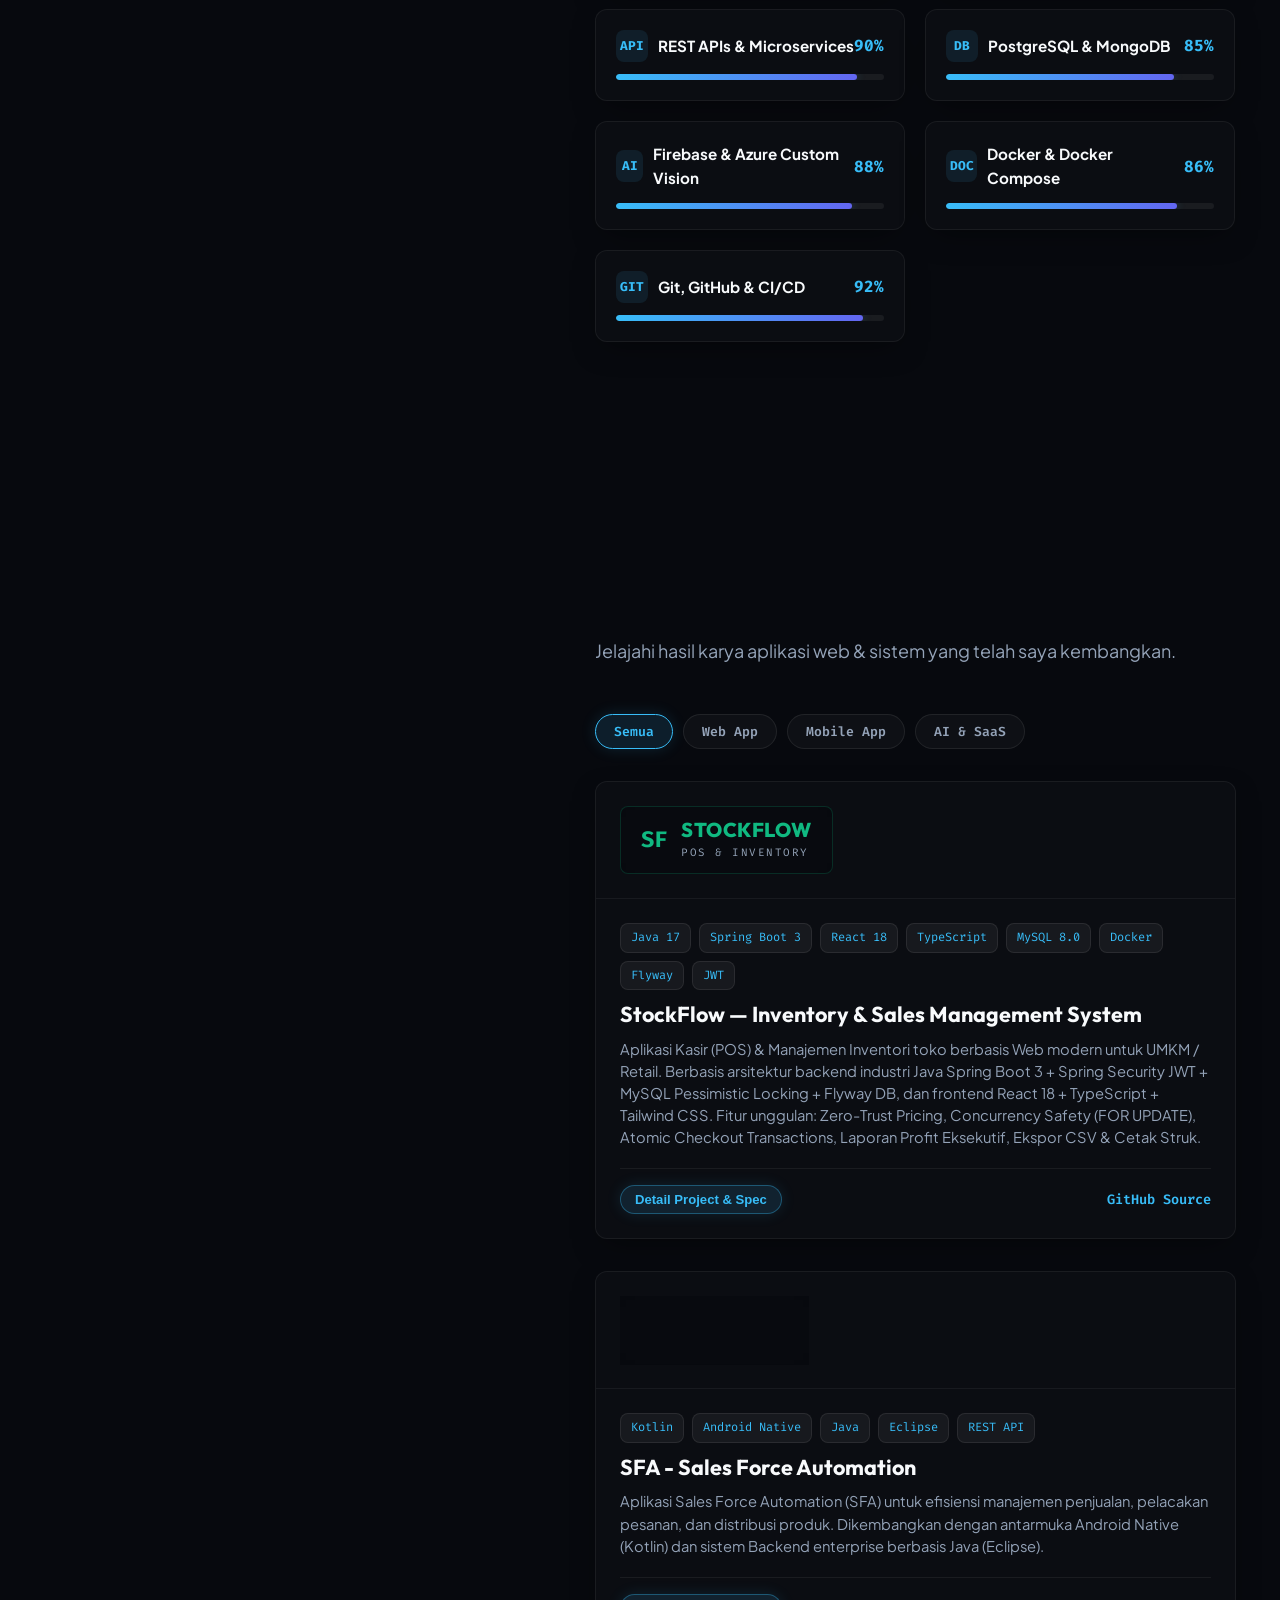
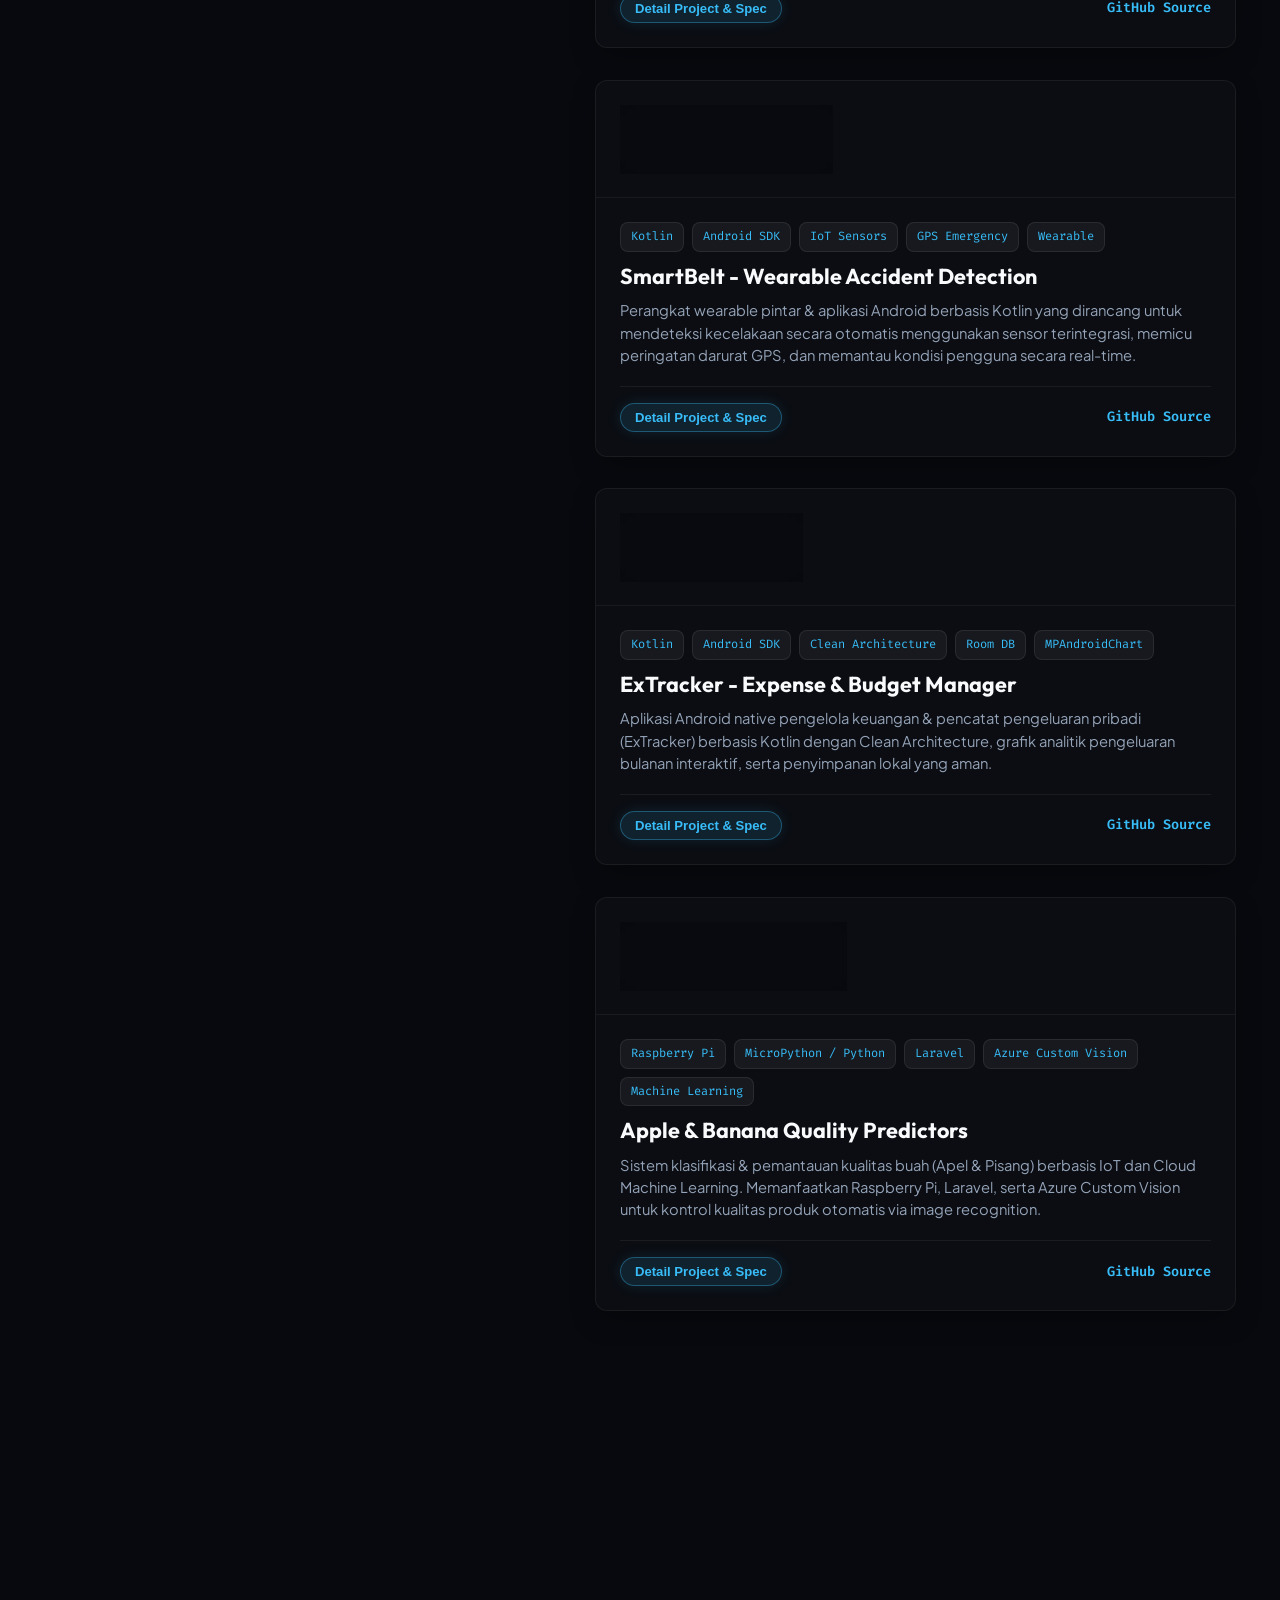
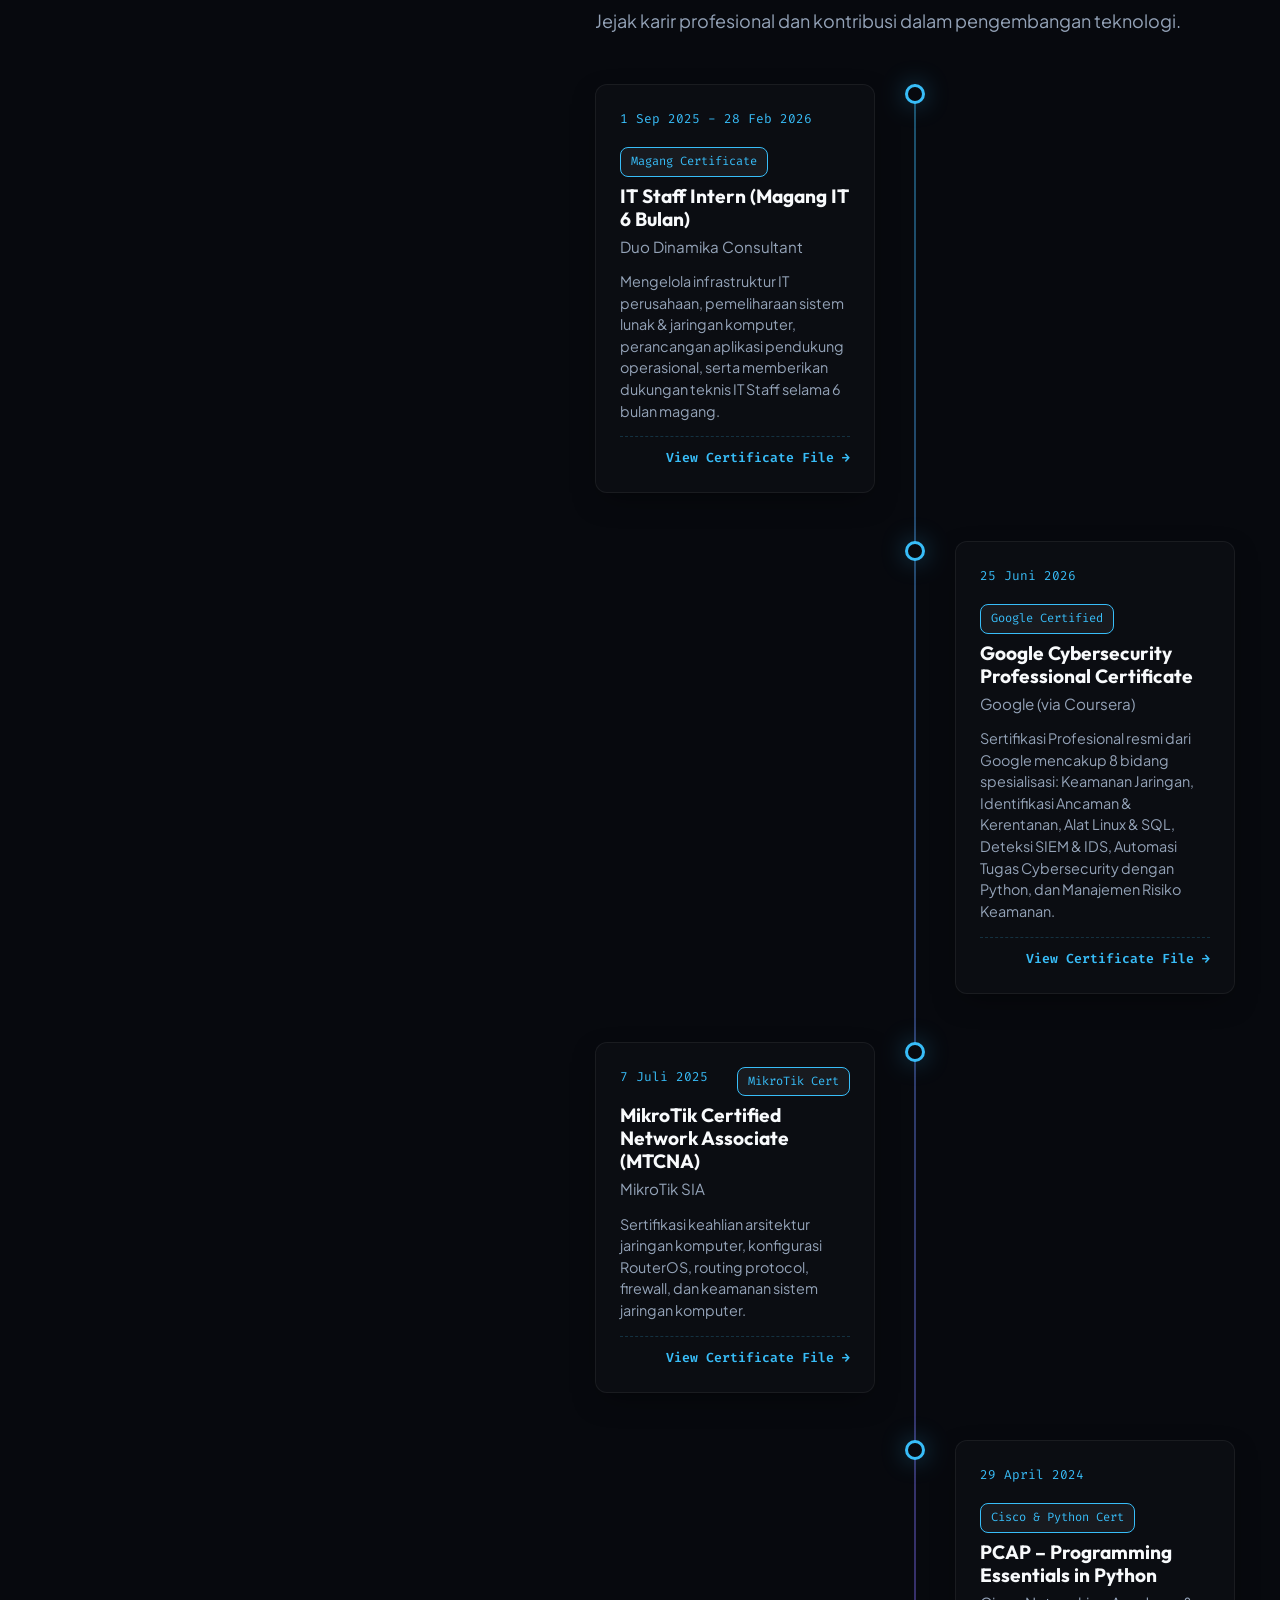
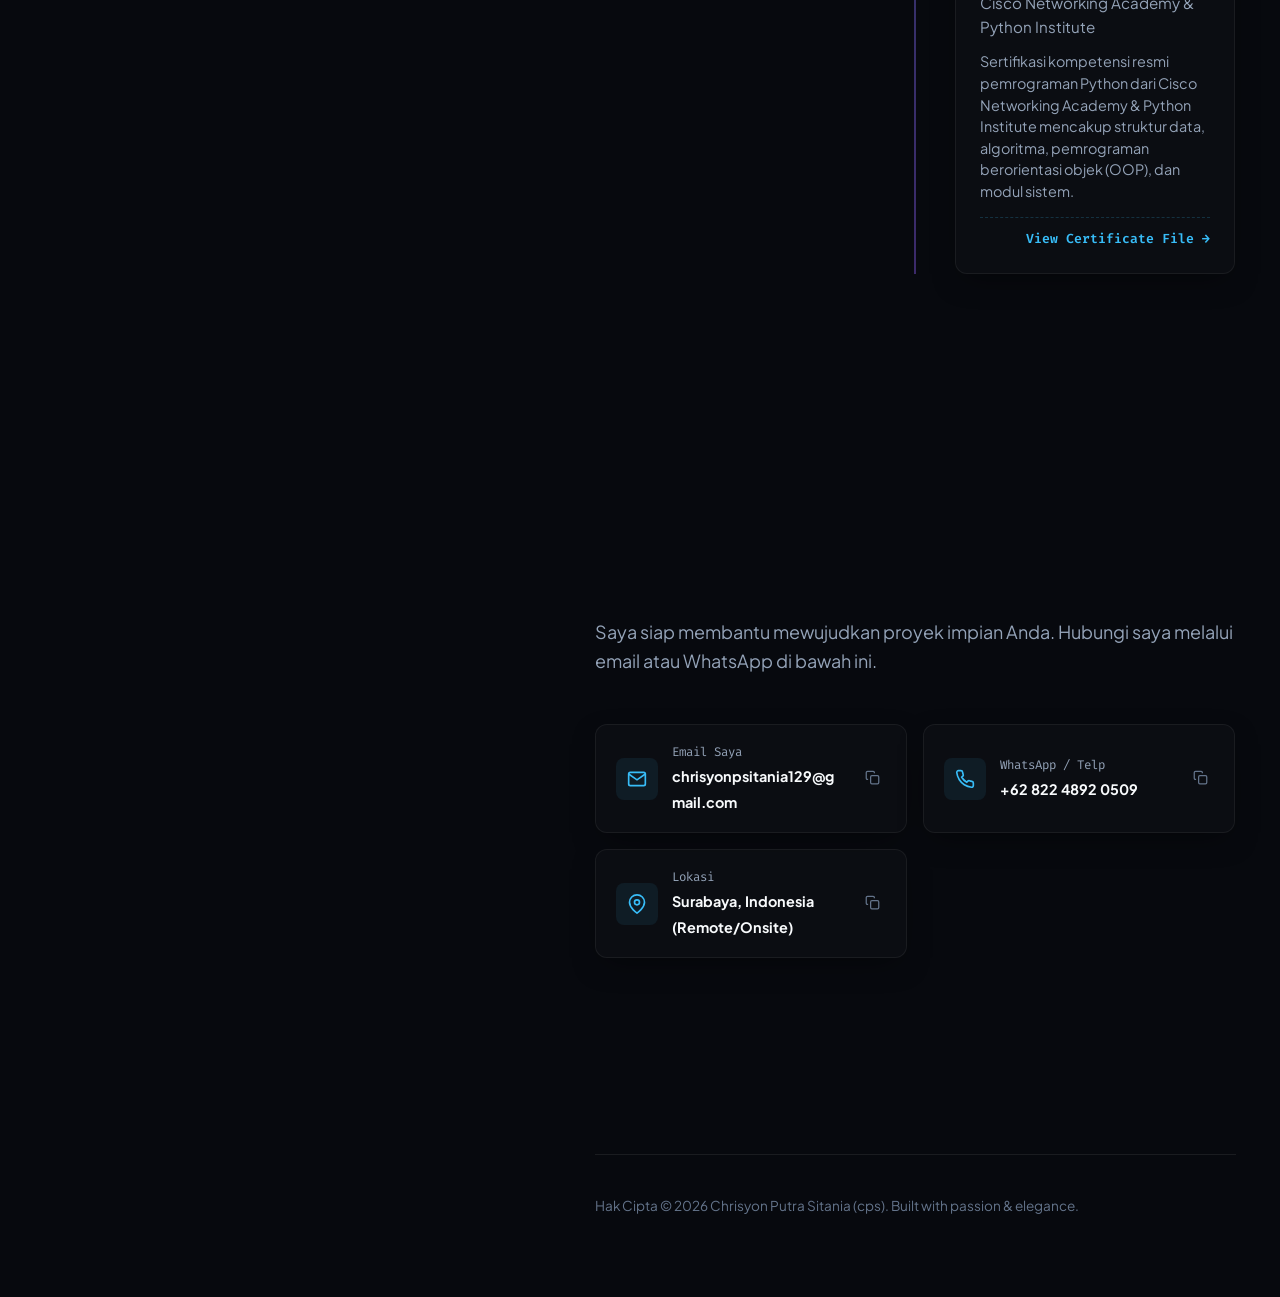
==== commit 26ebd811: "feat: Add 3D card tilt, animated stat counters, avatar spinning gradient, and skill bar shimmer anim" ====
--- a/index.html
+++ b/index.html
@@ -117,19 +117,19 @@
 
           <div class="stats-grid">
             <div class="glass-card stat-card">
-              <div class="stat-number gradient-text">10+</div>
+              <div class="stat-number gradient-text" data-count="10" data-suffix="+">0</div>
               <div class="stat-label" data-i18n="statProjects">Proyek Selesai</div>
             </div>
             <div class="glass-card stat-card">
-              <div class="stat-number gradient-text">10+</div>
+              <div class="stat-number gradient-text" data-count="10" data-suffix="+">0</div>
               <div class="stat-label" data-i18n="statClients">Klien Puas</div>
             </div>
             <div class="glass-card stat-card">
-              <div class="stat-number gradient-text">99%</div>
+              <div class="stat-number gradient-text" data-count="99" data-suffix="%">0</div>
               <div class="stat-label" data-i18n="statCommit">Kode Bersih & Scalable</div>
             </div>
             <div class="glass-card stat-card">
-              <div class="stat-number gradient-text">24/7</div>
+              <div class="stat-number gradient-text" data-count="24" data-suffix="/7">0</div>
               <div class="stat-label">Support & Maintenance</div>
             </div>
           </div>
--- a/css/components.css
+++ b/css/components.css
@@ -100,9 +100,15 @@
   height: 80px;
   border-radius: 50%;
   padding: 3px;
-  background: var(--gradient-primary);
-  box-shadow: var(--glow-cyan);
+  background: linear-gradient(135deg, #38bdf8 0%, #8b5cf6 50%, #38bdf8 100%);
+  background-size: 200% 200%;
+  animation: borderRotate 4s linear infinite, glowPulse 3s ease-in-out infinite alternate;
   margin-bottom: 16px;
+  transition: transform 0.3s cubic-bezier(0.34, 1.56, 0.64, 1);
+}
+
+.avatar-ring-sm:hover {
+  transform: scale(1.08) rotate(3deg);
 }
 
 .sidebar-avatar-img {
@@ -633,6 +639,35 @@
   background: linear-gradient(90deg, #38bdf8 0%, #6366f1 100%);
   box-shadow: 0 0 10px rgba(56, 189, 248, 0.25);
   transition: width 1s ease-in-out;
+  position: relative;
+  overflow: hidden;
+}
+
+.skill-progress::after {
+  content: '';
+  position: absolute;
+  top: 0;
+  left: -100%;
+  width: 100%;
+  height: 100%;
+  background: linear-gradient(90deg, transparent 0%, rgba(255, 255, 255, 0.4) 50%, transparent 100%);
+  animation: shimmerProgress 2.5s infinite;
+}
+
+@keyframes shimmerProgress {
+  0% { transform: translateX(-100%); }
+  100% { transform: translateX(100%); }
+}
+
+@keyframes borderRotate {
+  0% { background-position: 0% 0%; }
+  50% { background-position: 100% 100%; }
+  100% { background-position: 0% 0%; }
+}
+
+@keyframes glowPulse {
+  0% { box-shadow: 0 0 15px rgba(56, 189, 248, 0.2); }
+  100% { box-shadow: 0 0 30px rgba(139, 92, 246, 0.4); }
 }
 
 /* --------------------------------------------------------------------------
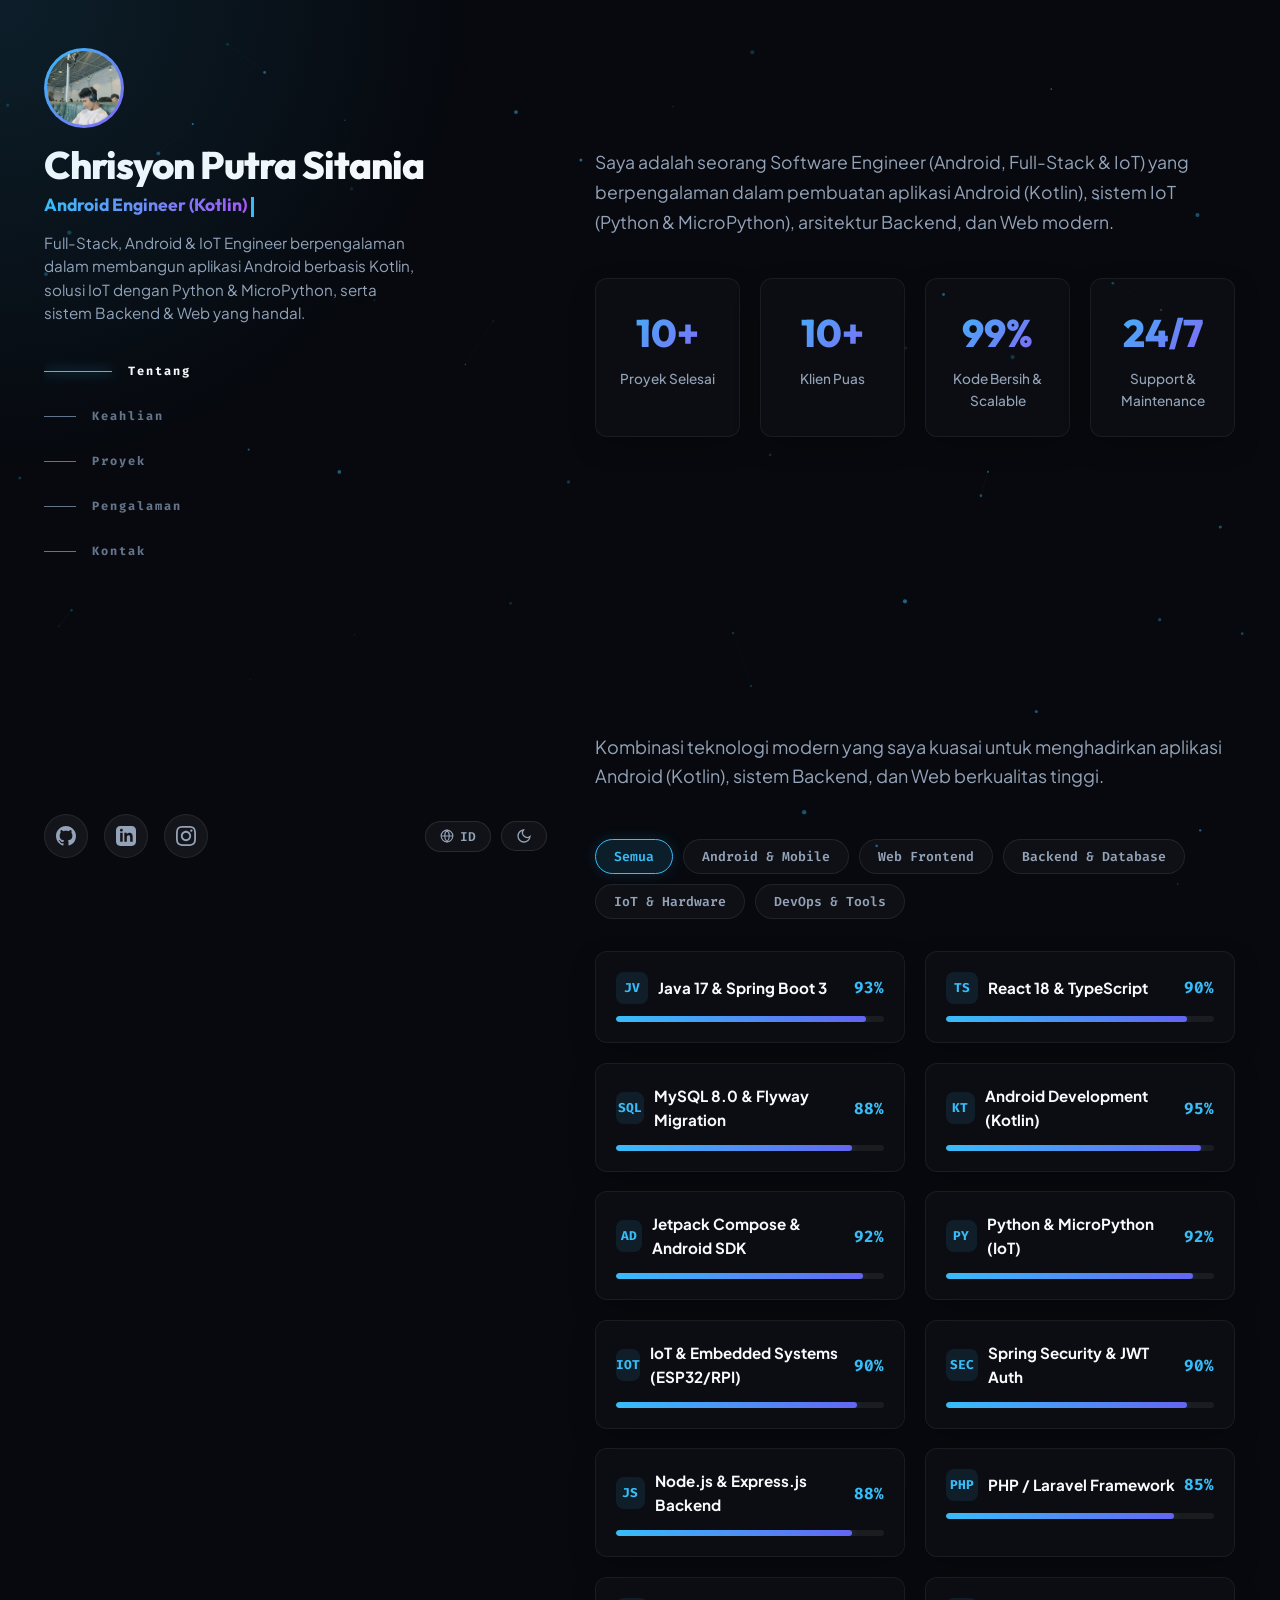
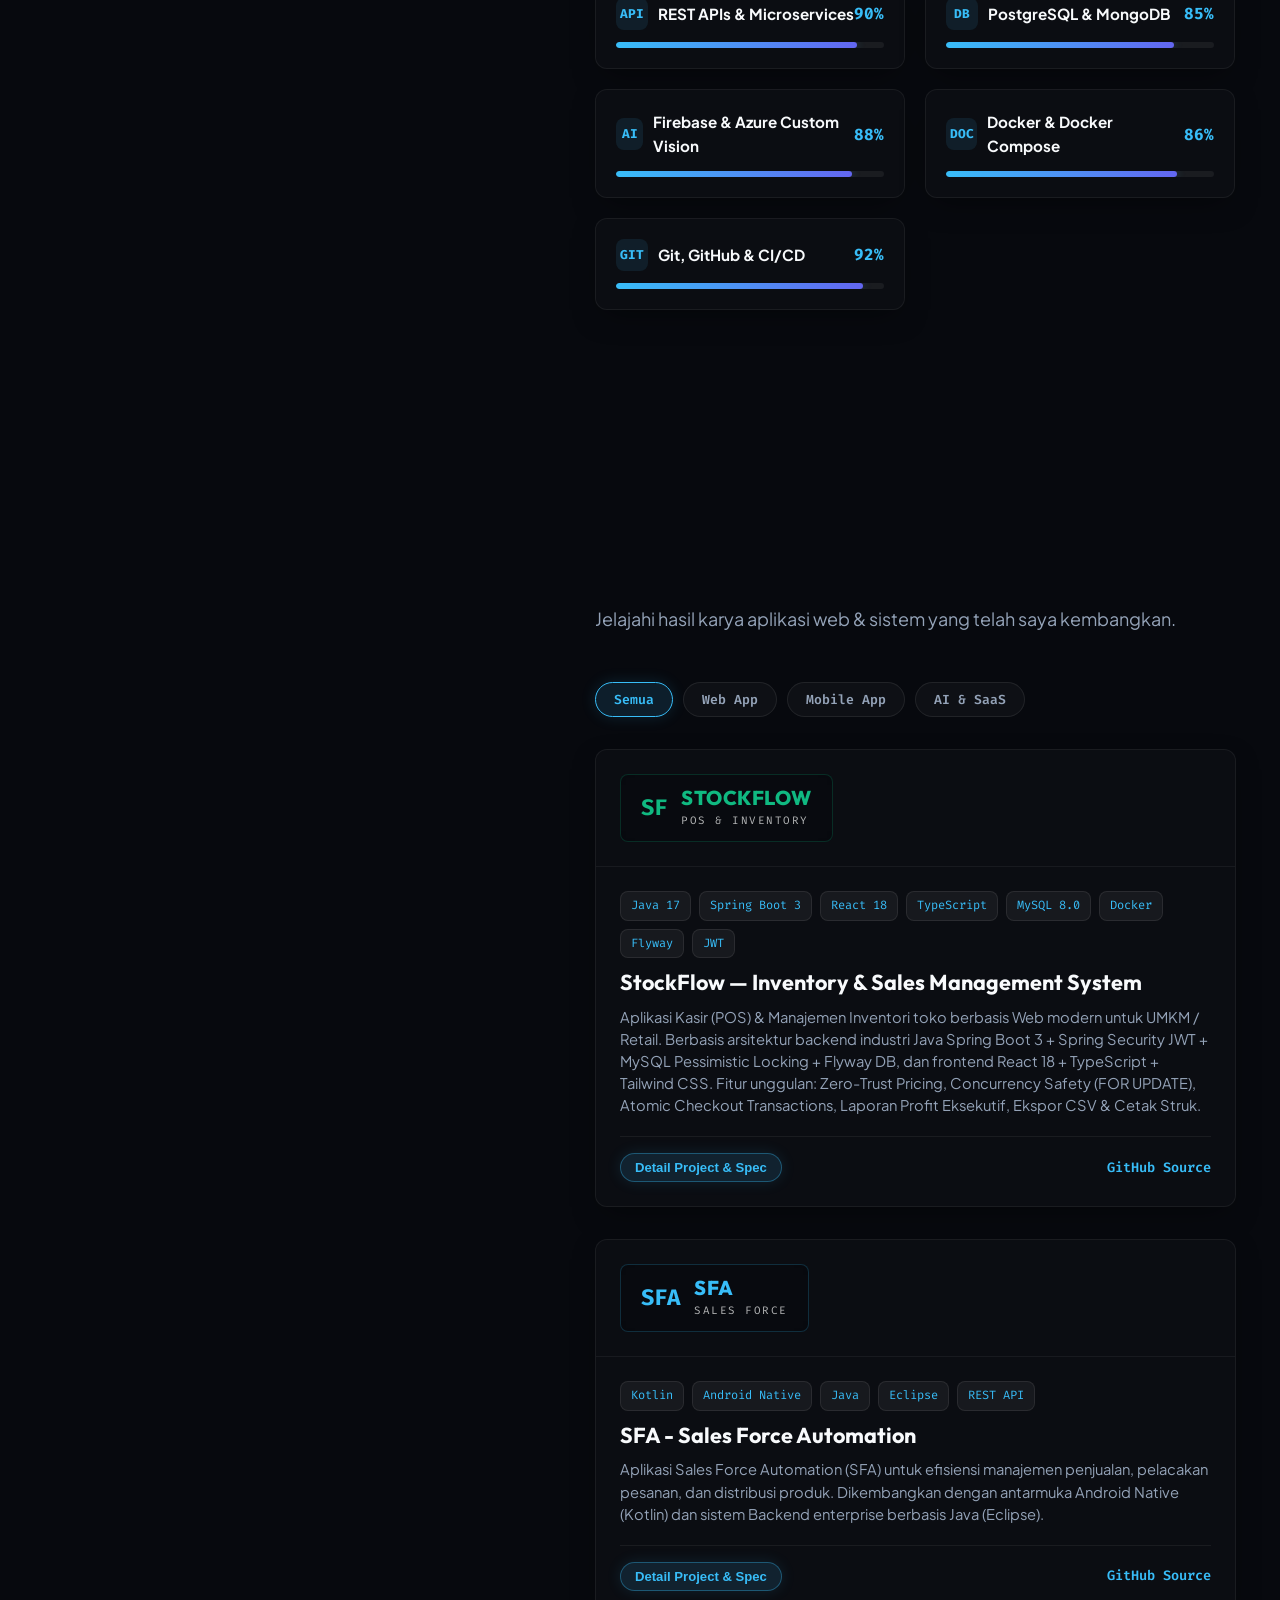
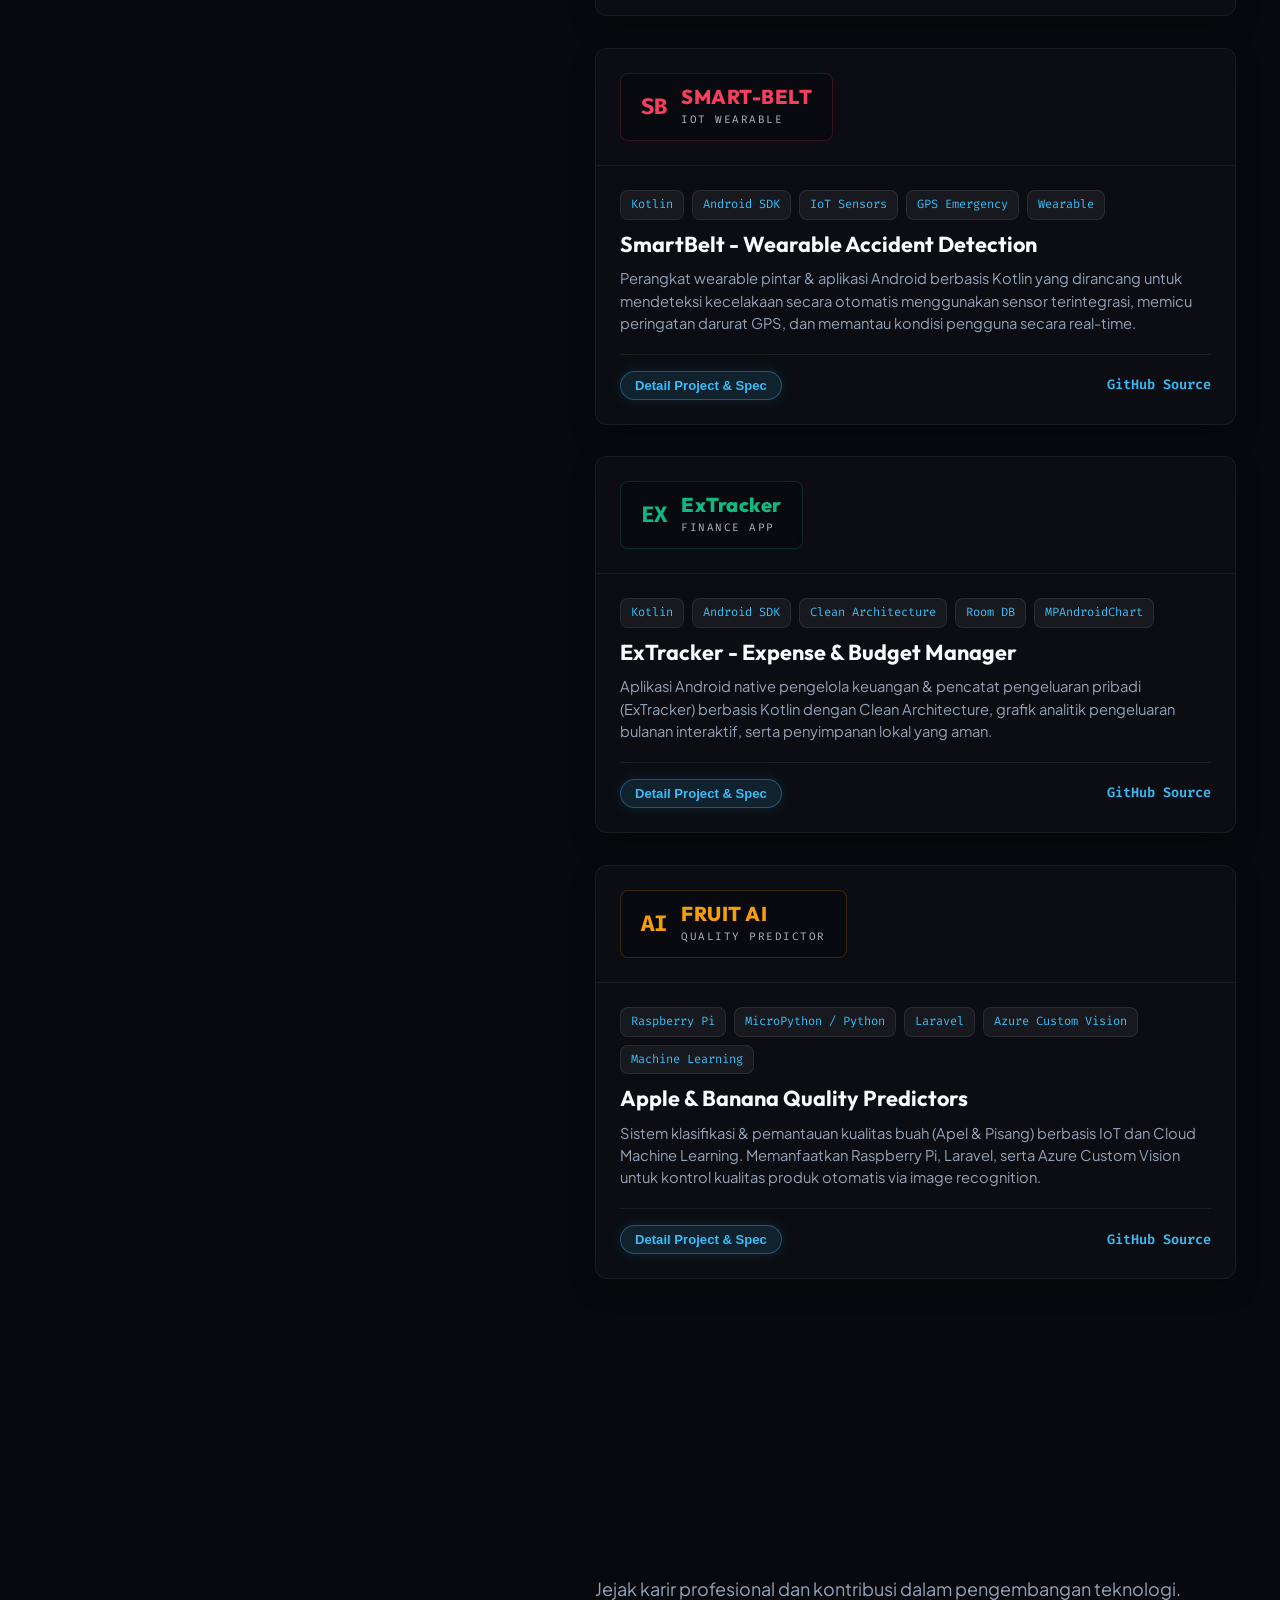
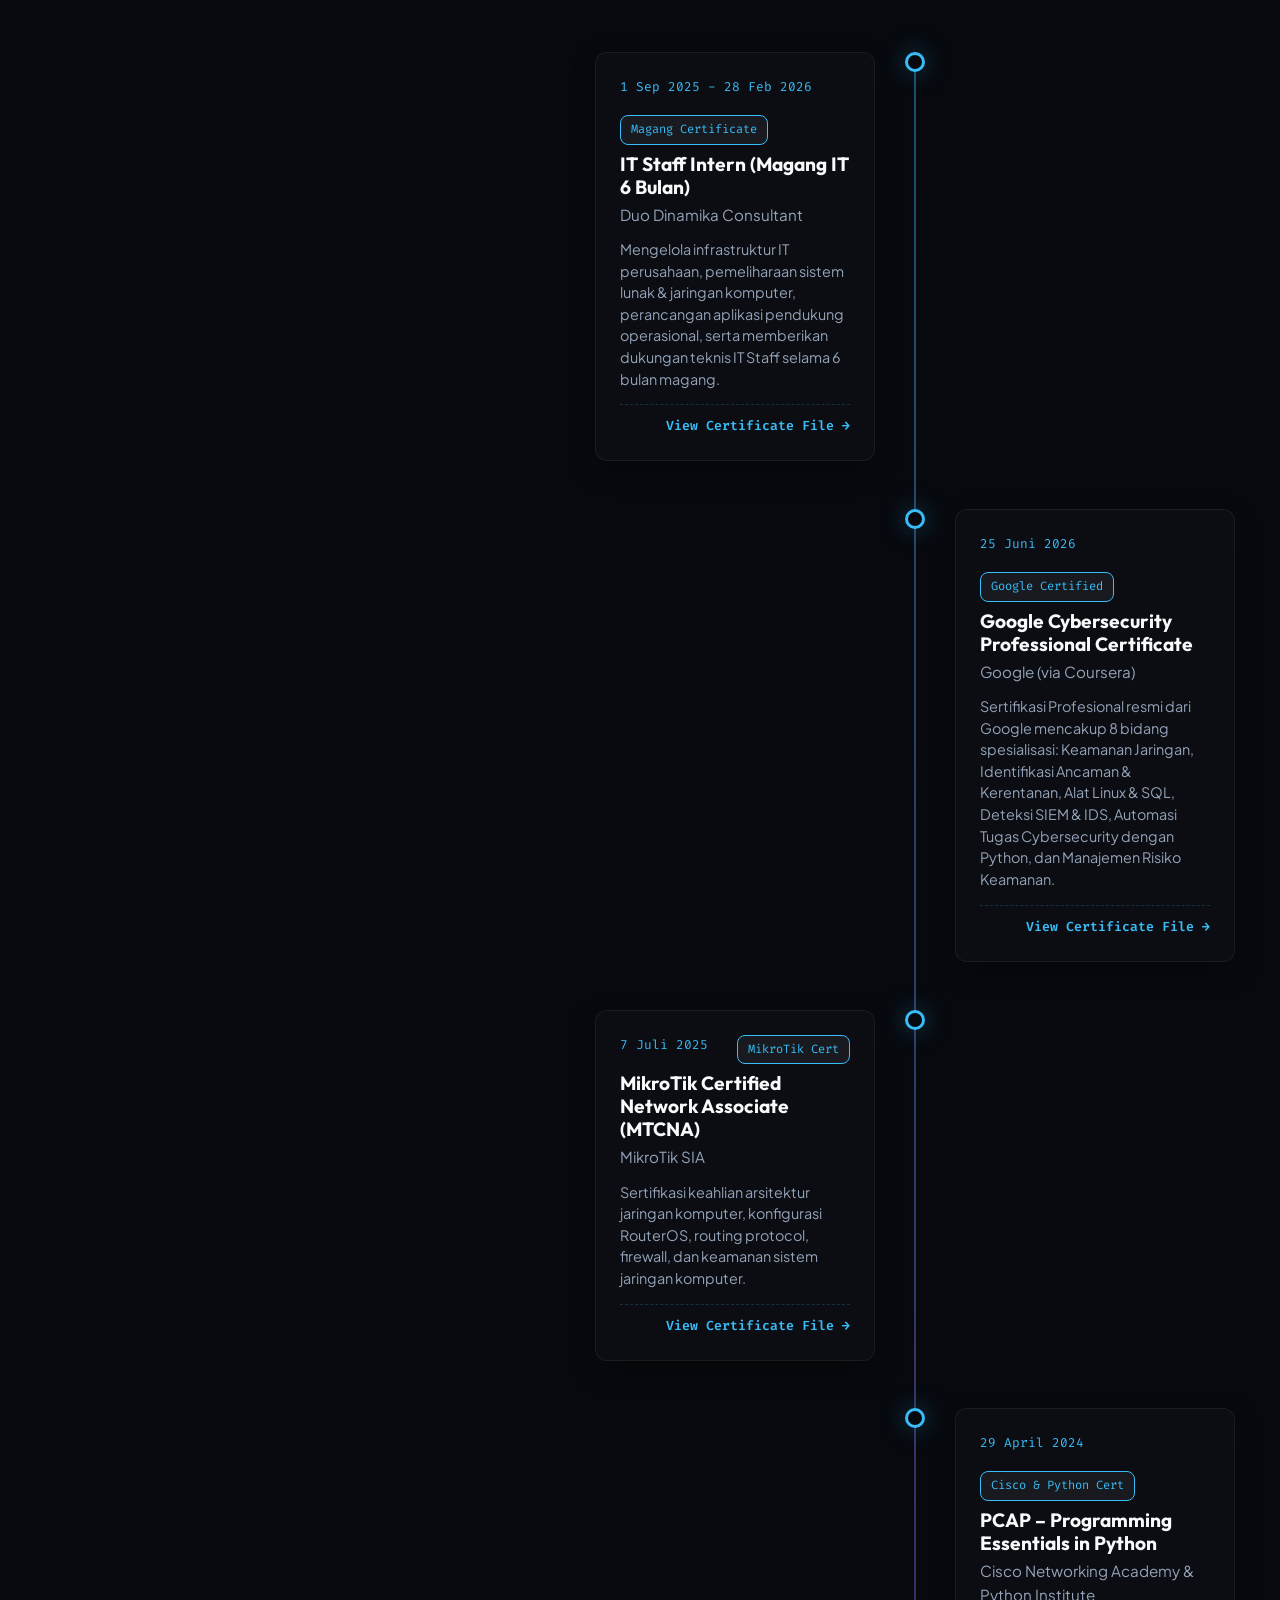
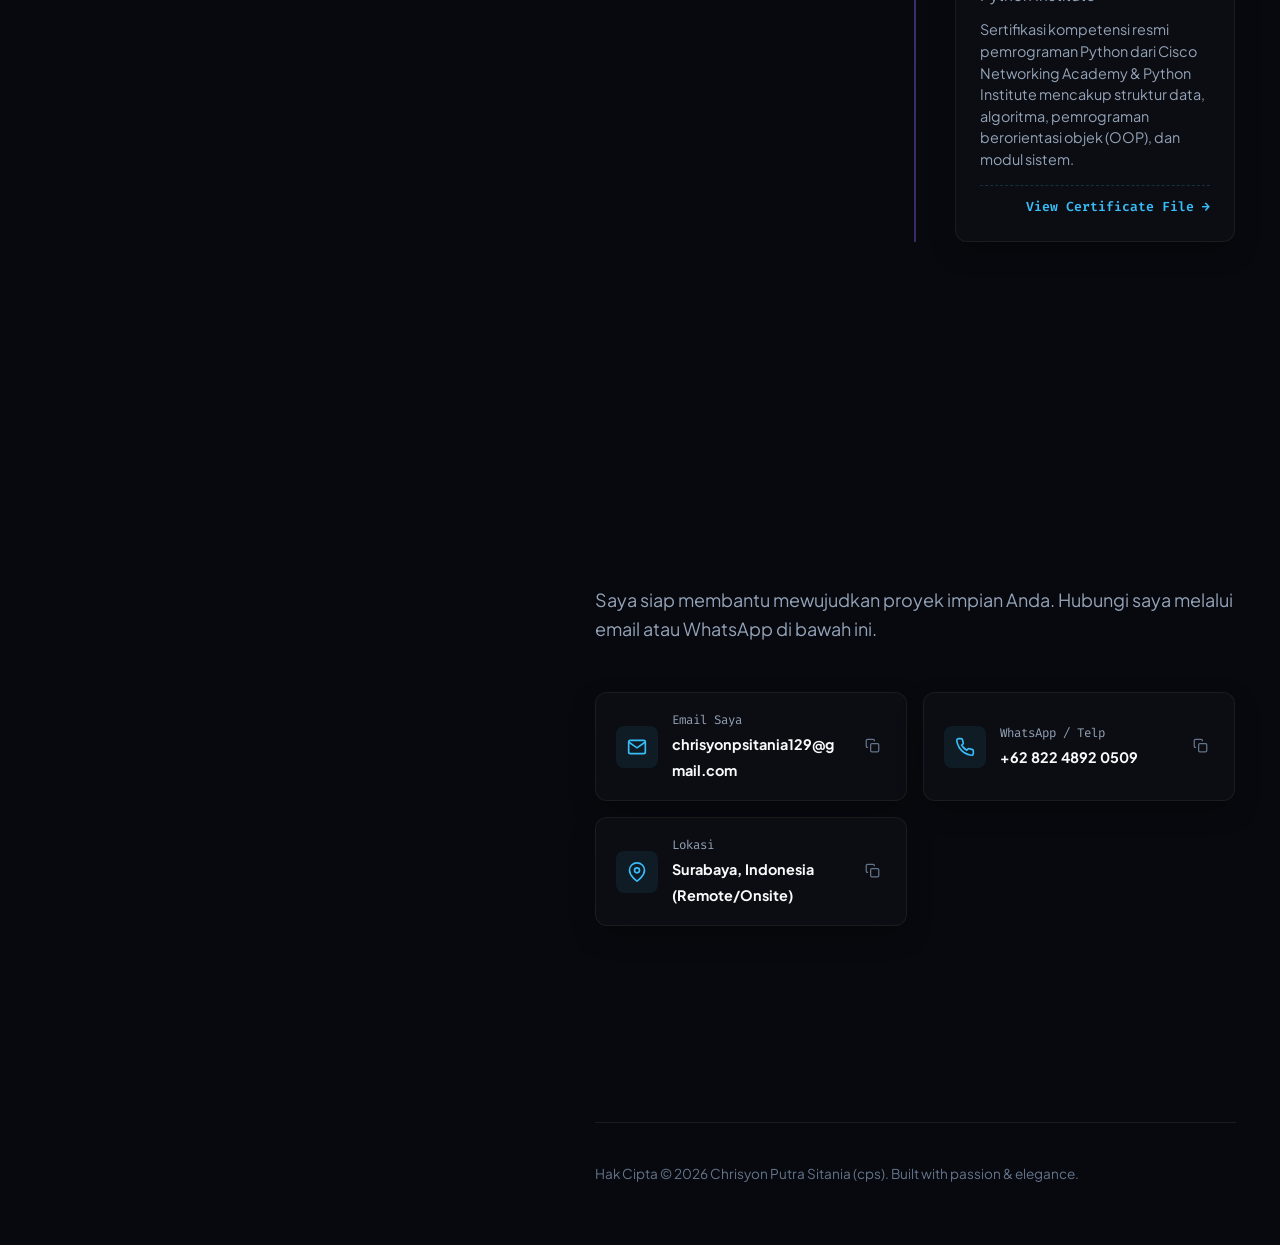
==== commit 2d4db06a: "feat: Update profile photo with new high quality picture" ====
--- a/index.html
+++ b/index.html
@@ -28,7 +28,7 @@
       <div class="sidebar-top">
         <div class="sidebar-profile">
           <div class="avatar-ring-sm">
-            <img src="assets/images/avatar.png" alt="Chrisyon Putra Sitania" class="sidebar-avatar-img" />
+            <img src="assets/images/avatar.jpg" alt="Chrisyon Putra Sitania" class="sidebar-avatar-img" />
           </div>
           <a href="#about" class="sidebar-name-link">
             <h1 class="sidebar-name">Chrisyon Putra Sitania</h1>
--- a/css/styles.css
+++ b/css/styles.css
@@ -82,13 +82,14 @@
 }
 
 /* Light Theme Variables (Platinum Pearl Light Mode) */
+/* Light Theme Variables (Platinum Pearl Light Mode) */
 [data-theme="light"] {
   --bg-primary: #f8fafc;
   --bg-secondary: #f1f5f9;
   --bg-tertiary: #e2e8f0;
   --card-bg: rgba(255, 255, 255, 0.9);
   --card-border: rgba(15, 23, 42, 0.08);
-  --glass-bg: rgba(255, 255, 255, 0.85);
+  --glass-bg: rgba(255, 255, 255, 0.92);
   --glass-border: rgba(2, 132, 199, 0.2);
   
   --text-primary: #0f172a;
@@ -99,11 +100,87 @@
   --accent-gold: #d97706;
   --accent-violet: #7c3aed;
   
-  --glow-cyan: 0 0 20px rgba(2, 132, 199, 0.25);
-  --glow-gold: 0 0 20px rgba(217, 119, 6, 0.25);
-  --glow-violet: 0 0 20px rgba(124, 58, 237, 0.25);
-  --shadow-card: 0 10px 30px -10px rgba(0, 0, 0, 0.06);
-  --shadow-card-hover: 0 20px 40px -15px rgba(2, 132, 199, 0.18);
+  --glow-cyan: 0 0 20px rgba(2, 132, 199, 0.2);
+  --glow-gold: 0 0 20px rgba(217, 119, 6, 0.2);
+  --glow-violet: 0 0 20px rgba(124, 58, 237, 0.2);
+  --shadow-card: 0 10px 30px -10px rgba(15, 23, 42, 0.06);
+  --shadow-card-hover: 0 20px 40px -15px rgba(2, 132, 199, 0.15);
+}
+
+/* Light Mode Specific Component Overrides */
+[data-theme="light"] .glass-card,
+[data-theme="light"] .stat-card,
+[data-theme="light"] .skill-card,
+[data-theme="light"] .project-card,
+[data-theme="light"] .info-item {
+  background: rgba(255, 255, 255, 0.85);
+  border: 1px solid rgba(15, 23, 42, 0.08);
+  box-shadow: 0 4px 20px rgba(15, 23, 42, 0.04);
+}
+
+[data-theme="light"] .glass-card:hover,
+[data-theme="light"] .stat-card:hover,
+[data-theme="light"] .skill-card:hover,
+[data-theme="light"] .project-card:hover,
+[data-theme="light"] .info-item:hover {
+  background: #ffffff;
+  border-color: rgba(2, 132, 199, 0.3);
+  box-shadow: 0 12px 30px rgba(2, 132, 199, 0.12);
+}
+
+[data-theme="light"] .code-logo-badge {
+  background: rgba(241, 245, 249, 0.95);
+  border: 1px solid rgba(15, 23, 42, 0.12);
+}
+
+[data-theme="light"] .code-logo-sub {
+  color: #64748b;
+}
+
+[data-theme="light"] .project-header-logo {
+  border-bottom: 1px solid rgba(15, 23, 42, 0.06);
+}
+
+[data-theme="light"] .tag-pill {
+  background: rgba(2, 132, 199, 0.08);
+  border: 1px solid rgba(2, 132, 199, 0.2);
+  color: #0284c7;
+}
+
+[data-theme="light"] .filter-btn,
+[data-theme="light"] .lang-btn,
+[data-theme="light"] .theme-btn {
+  background: rgba(15, 23, 42, 0.04);
+  border: 1px solid rgba(15, 23, 42, 0.12);
+  color: #334155;
+}
+
+[data-theme="light"] .filter-btn:hover,
+[data-theme="light"] .filter-btn.active,
+[data-theme="light"] .lang-btn:hover,
+[data-theme="light"] .theme-btn:hover {
+  background: rgba(2, 132, 199, 0.12);
+  border-color: #0284c7;
+  color: #0284c7;
+  box-shadow: 0 0 15px rgba(2, 132, 199, 0.18);
+}
+
+[data-theme="light"] .btn-primary {
+  background: rgba(2, 132, 199, 0.12);
+  color: #0284c7;
+  border: 1px solid rgba(2, 132, 199, 0.35);
+}
+
+[data-theme="light"] .btn-primary:hover {
+  background: #0284c7;
+  color: #ffffff;
+}
+
+[data-theme="light"] #sidebar-role-typing {
+  background: linear-gradient(90deg, #0284c7 0%, #7c3aed 50%, #d97706 100%);
+  background-size: 200% auto;
+  -webkit-background-clip: text;
+  -webkit-text-fill-color: transparent;
 }
 
 /* Color Accent Theme Overrides */
--- a/css/components.css
+++ b/css/components.css
@@ -46,7 +46,7 @@
 
   .right-content {
     width: 56%;
-    padding: 80px 0;
+    padding: 48px 0 60px 0;
   }
 
   .sticky-section-header {
@@ -55,8 +55,18 @@
 }
 
 @media (max-width: 1023px) {
+  .brittany-layout {
+    flex-direction: column;
+    gap: 0;
+  }
+
   .left-sidebar {
-    padding: 60px 0 40px 0;
+    position: relative;
+    width: 100%;
+    height: auto;
+    max-height: none;
+    padding: 40px 0 24px 0;
+    overflow-y: visible;
   }
 
   .right-content {
@@ -68,16 +78,16 @@
     position: sticky;
     top: 0;
     z-index: 20;
-    background: rgba(7, 9, 14, 0.85);
+    background: rgba(7, 9, 14, 0.92);
     backdrop-filter: blur(12px);
     -webkit-backdrop-filter: blur(12px);
-    padding: 16px 0;
+    padding: 14px 0;
     margin-bottom: 24px;
-    border-bottom: 1px solid var(--card-border);
+    border-bottom: 1px solid rgba(56, 189, 248, 0.2);
   }
 
   .sticky-section-header h2 {
-    font-size: 0.9rem;
+    font-size: 0.85rem;
     font-family: var(--font-mono);
     letter-spacing: 2px;
     color: var(--accent-cyan);
@@ -742,7 +752,7 @@
   font-family: var(--font-mono);
   font-size: 0.68rem;
   letter-spacing: 1.5px;
-  color: var(--text-secondary);
+  color: rgba(255, 255, 255, 0.7);
   text-transform: uppercase;
   margin-top: 3px;
 }
@@ -1226,15 +1236,8 @@
 }
 
 @media (max-width: 992px) {
-  .hero {
-    min-height: auto;
-    padding-top: 110px;
-    padding-bottom: 60px;
-  }
-
-  .hero-grid, .contact-grid {
-    grid-template-columns: 1fr;
-    gap: 40px;
+  .contact-grid {
+    width: 100%;
   }
 
   .timeline::before {
@@ -1253,145 +1256,90 @@
 
   .stats-grid {
     grid-template-columns: repeat(2, 1fr);
-  }
-
-  .nav-menu {
-    position: fixed;
-    top: 70px;
-    left: -100%;
-    width: 100%;
-    height: calc(100vh - 70px);
-    background: var(--bg-primary);
-    backdrop-filter: blur(20px);
-    -webkit-backdrop-filter: blur(20px);
-    flex-direction: column;
-    justify-content: center;
-    gap: 24px;
-    transition: left var(--transition-normal);
-  }
-
-  .nav-menu.active {
-    left: 0;
-  }
-
-  .mobile-toggle {
-    display: block;
+    gap: 16px;
+  }
+
+  .projects-grid {
+    grid-template-columns: repeat(auto-fill, minmax(280px, 1fr));
+    gap: 20px;
   }
 }
 
 @media (max-width: 768px) {
-  .hero-title {
-    font-size: 2.6rem;
-    line-height: 1.2;
-  }
-
-  .typing-container {
-    font-size: 1.15rem;
-    min-height: 3.2rem;
-    margin-bottom: 20px;
-  }
-
-  .hero-description {
-    font-size: 1.05rem;
-    margin-bottom: 28px;
-  }
-}
-
-@media (max-width: 576px) {
-  .hero {
-    padding-top: 100px;
-    padding-bottom: 40px;
-  }
-
-  .hero-content {
-    padding: 28px 20px;
-  }
-
-  .hero-title {
+  .sidebar-name {
     font-size: 2rem;
-    line-height: 1.2;
-    word-break: break-word;
-  }
-
-  .typing-container {
-    font-size: 0.98rem;
-    min-height: 2.8rem;
-    margin-bottom: 20px;
-    line-height: 1.45;
-  }
-
-  .hero-actions {
-    flex-direction: column;
-    align-items: stretch;
-    width: 100%;
+  }
+
+  .sidebar-role {
+    font-size: 1rem;
+  }
+
+  .sidebar-bio {
+    font-size: 0.9rem;
+  }
+
+  .skills-filter {
+    gap: 8px;
+  }
+
+  .filter-btn {
+    padding: 6px 14px;
+    font-size: 0.78rem;
+  }
+
+  .skills-grid {
+    grid-template-columns: 1fr;
+    gap: 14px;
+  }
+
+  .projects-grid {
+    grid-template-columns: 1fr;
+    gap: 20px;
+  }
+
+  .contact-info-list {
+    grid-template-columns: 1fr;
     gap: 12px;
-    margin-bottom: 32px;
-  }
-
-  .hero-actions .btn {
-    width: 100%;
-  }
-
-  .stats-grid { grid-template-columns: 1fr; }
-  .projects-grid { grid-template-columns: 1fr; }
-
-  .avatar-container {
-    width: 100%;
-    max-width: 320px;
-    margin: 0 auto;
-  }
-
-  .avatar-wrapper {
-    width: 260px;
-    height: 260px;
-  }
-
-  .avatar-ring {
-    width: 270px;
-    height: 270px;
-  }
-
-  .floating-badge {
-    padding: 8px 12px;
-    gap: 8px;
-  }
-
-  .badge-1 {
-    top: -10px;
-    left: 0;
-  }
-
-  .badge-2 {
-    bottom: -10px;
-    right: 0;
-  }
-
-  .badge-icon {
-    font-size: 1.2rem;
-  }
-
-  .badge-text span {
-    font-size: 0.7rem;
-  }
-
-  .badge-text strong {
-    font-size: 0.85rem;
-  }
-
-  .code-logo-badge {
-    padding: 12px 16px;
+  }
+
+  .modal-container {
+    width: 94%;
+    padding: 24px 18px;
+    max-height: 85vh;
+  }
+}
+
+@media (max-width: 480px) {
+  .container {
+    padding: 0 16px;
+  }
+
+  .sidebar-name {
+    font-size: 1.75rem;
+  }
+
+  .avatar-ring-sm {
+    width: 68px;
+    height: 68px;
+  }
+
+  .stats-grid {
+    grid-template-columns: 1fr;
     gap: 12px;
   }
 
-  .code-logo-main {
-    font-size: 1.25rem;
+  .stat-card {
+    padding: 16px 14px;
+  }
+
+  .stat-number {
+    font-size: 2rem;
   }
 
   .back-to-top {
-    left: 20px;
-    bottom: 20px;
-    width: 40px;
-    height: 40px;
-    font-size: 1rem;
-  }
-}
+    left: 16px;
+    bottom: 16px;
+    width: 42px;
+    height: 42px;
+  }
+}
